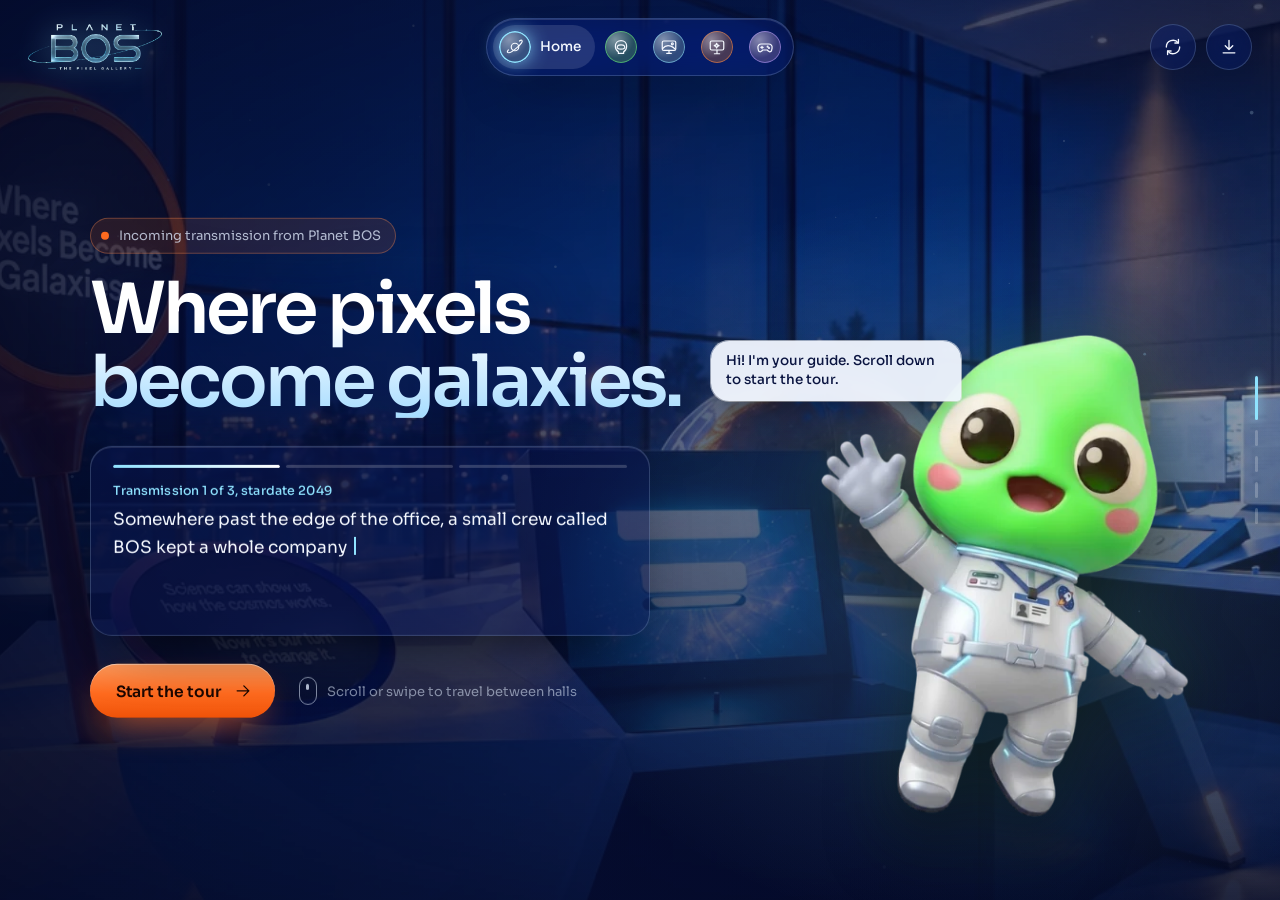
==== site/index.html @ 5bcb8f40 "Serve site/ via Cloudflare worker, add Refresh button, restore sync workflow - wrangler.jsonc: publi" ====
<!doctype html>
<html lang="en">
<head>
  <meta charset="utf-8">
  <meta name="viewport" content="width=device-width, initial-scale=1, viewport-fit=cover">
  <title>Planet BOS, the Pixel Gallery</title>
  <meta name="robots" content="noindex, nofollow">
  <meta name="theme-color" content="#06103a">
  <link rel="icon" href="assets/planet/mascot-wave.webp" type="image/webp">
  <link rel="preload" href="assets/planet/hall-bg.webp" as="image">
  <link rel="preload" href="assets/fonts/sora-latin-wght-normal.woff2" as="font" type="font/woff2" crossorigin>
  <link rel="stylesheet" href="assets/style.css">
  <script src="config.js"></script>
</head>
<body data-page="0">
  <a class="skip" href="#deck">Skip to the gallery</a>

  <!-- The hall behind everything: drifts as you travel and as you move the mouse -->
  <div class="world" aria-hidden="true">
    <div class="world-img"></div>
    <canvas class="motes" id="motes"></canvas>
    <div class="world-tint"></div>
  </div>

  <!-- Top bar -->
  <header class="top">
    <a class="logo" href="#home" data-go="0" aria-label="Planet BOS, back to the start">
      <img src="assets/planet/logo-planet-bos.webp" alt="Planet BOS" width="913" height="313">
    </a>
    <nav class="pill" id="pill" aria-label="Halls"></nav>
    <div class="top-right">
      <button class="orb-btn" id="refresh" type="button" aria-label="Get the latest pieces from Drive">
        <svg viewBox="0 0 24 24" aria-hidden="true"><path d="M20 12a8 8 0 0 1-14.3 4.9M4 12a8 8 0 0 1 14.3-4.9"/><path d="M18.5 3v4.2h-4.2M5.5 21v-4.2h4.2"/></svg>
        <span class="hint">Get the latest from Drive</span>
      </button>
      <button class="orb-btn" id="export-all" type="button" aria-label="Download everything as one ZIP">
        <svg viewBox="0 0 24 24" aria-hidden="true"><path d="M12 4v11m0 0-4.5-4.5M12 15l4.5-4.5M5 19h14"/></svg>
        <span class="hint">Download everything</span>
      </button>
      <a class="me" id="me" href="/cdn-cgi/access/logout" hidden><span id="me-initial"></span><span class="hint" id="me-hint">Sign out</span></a>
    </div>
  </header>

  <!-- Pages: the story, then one hall per collection -->
  <main class="deck" id="deck" aria-live="polite">
    <section class="page page-home" data-index="0" aria-labelledby="home-title">
      <div class="home">
        <p class="signal"><span class="signal-dot" aria-hidden="true"></span>Incoming transmission from Planet BOS</p>
        <h1 class="home-title" id="home-title">Where pixels become galaxies.</h1>

        <div class="story" id="story" role="group" aria-roledescription="story" aria-label="The story of Planet BOS">
          <div class="story-bars" id="story-bars" aria-hidden="true"></div>
          <p class="story-meta" id="story-meta"></p>
          <p class="story-text" id="story-text"></p>
        </div>

        <div class="home-cta">
          <button class="btn-go" type="button" data-go="1">
            <span>Start the tour</span>
            <svg viewBox="0 0 24 24" aria-hidden="true"><path d="M5 12h14m-6-6 6 6-6 6"/></svg>
          </button>
          <p class="travel-hint"><span class="mouse" aria-hidden="true"></span>Scroll or swipe to travel between halls</p>
        </div>
      </div>
    </section>
    <!-- hall pages are added by app.js from the gallery list -->
  </main>

  <!-- Where you are in the tour -->
  <div class="progress" id="progress" aria-hidden="true"></div>

  <!-- The guide: one mascot that changes pose in every hall -->
  <button class="guide" id="guide" type="button" aria-label="Ask the guide for a tip">
    <span class="guide-float"><img id="guide-img" src="assets/planet/mascot-wave.webp" alt="" width="389" height="511"></span>
    <span class="bubble" id="bubble" role="status"></span>
  </button>

  <!-- Full-screen viewer -->
  <dialog class="viewer" id="viewer" aria-labelledby="v-name">
    <div class="v-stage" id="v-stage"><img id="v-img" alt=""></div>
    <button class="v-nav v-prev" id="v-prev" type="button" aria-label="Previous piece"><svg viewBox="0 0 24 24"><path d="m15 5-7 7 7 7"/></svg></button>
    <button class="v-nav v-next" id="v-next" type="button" aria-label="Next piece"><svg viewBox="0 0 24 24"><path d="m9 5 7 7-7 7"/></svg></button>
    <div class="v-bar">
      <div class="v-text">
        <p class="v-where" id="v-where"></p>
        <h2 id="v-name"></h2>
        <p class="v-meta" id="v-meta"></p>
      </div>
      <div class="v-actions">
        <button class="btn-go btn-sm" id="v-copy" type="button"><svg viewBox="0 0 24 24" aria-hidden="true"><rect x="8" y="8" width="12" height="12" rx="2.5"/><path d="M16 8V6a2 2 0 0 0-2-2H6a2 2 0 0 0-2 2v8a2 2 0 0 0 2 2h2"/></svg><span>Copy</span></button>
        <a class="btn-ghost btn-sm" id="v-download" download><svg viewBox="0 0 24 24" aria-hidden="true"><path d="M12 4v11m0 0-4.5-4.5M12 15l4.5-4.5M5 19h14"/></svg><span>Download</span></a>
      </div>
    </div>
    <button class="v-close" id="v-close" type="button" aria-label="Close"><svg viewBox="0 0 24 24" aria-hidden="true"><path d="M6 6l12 12M18 6 6 18"/></svg></button>
  </dialog>

  <!-- ZIP progress -->
  <dialog class="zipper" id="zipper" aria-labelledby="z-title">
    <h2 id="z-title">Packing your ZIP</h2>
    <p id="z-text">Starting…</p>
    <div class="bar"><span id="z-bar"></span></div>
    <button class="btn-ghost btn-sm" id="z-cancel" type="button">Cancel</button>
  </dialog>

  <div class="toast" id="toast" role="status" aria-live="polite"></div>

  <script src="assets/vendor/jszip-3.10.1.min.js" defer></script>
  <script src="assets/app.js" defer></script>
</body>
</html>
---- site/assets/style.css ----
/* ================================================================ Planet BOS, the Pixel Gallery */

@font-face {
  font-family: "Sora"; font-style: normal; font-display: swap; font-weight: 100 800;
  src: url(fonts/sora-latin-wght-normal.woff2) format("woff2-variations");
  unicode-range: U+0000-00FF, U+0131, U+0152-0153, U+02BB-02BC, U+02C6, U+02DA, U+02DC, U+0304, U+0308, U+0329, U+2000-206F, U+20AC, U+2122, U+2191, U+2193, U+2212, U+2215, U+FEFF, U+FFFD;
}
@font-face {
  font-family: "Sora"; font-style: normal; font-display: swap; font-weight: 100 800;
  src: url(fonts/sora-latin-ext-wght-normal.woff2) format("woff2-variations");
  unicode-range: U+0100-02BA, U+02BD-02C5, U+02C7-02CC, U+02CE-02D7, U+02DD-02FF, U+0304, U+0308, U+0329, U+1D00-1DBF, U+1E00-1E9F, U+1EF2-1EFF, U+2020, U+20A0-20AB, U+20AD-20C0, U+2113, U+2C60-2C7F, U+A720-A7FF;
}

/* The current hall's colour glides from one hall to the next. */
@property --hue { syntax: "<color>"; inherits: true; initial-value: #8fe3ff; }

:root {
  --hue: #8fe3ff;
  --night: #040a26;
  --ink: #f4f8ff;
  --ink-2: rgba(226, 236, 255, 0.76);
  --ink-3: rgba(226, 236, 255, 0.54);
  --cyan: #8fe3ff;
  --orange: #ff6b1f;
  --glass: rgba(14, 32, 110, 0.34);
  --glass-line: rgba(196, 222, 255, 0.2);
  --ease: cubic-bezier(0.22, 0.9, 0.25, 1);
  --spring: cubic-bezier(0.3, 1.35, 0.5, 1);
  --font: "Sora", ui-sans-serif, system-ui, -apple-system, "Segoe UI", sans-serif;
  transition: --hue 0.9s ease;
}

*, *::before, *::after { box-sizing: border-box; }
html, body { height: 100%; }
body {
  margin: 0;
  overflow: hidden;
  font-family: var(--font);
  font-size: 15px;
  line-height: 1.5;
  color: var(--ink);
  background: var(--night);
  -webkit-font-smoothing: antialiased;
  overscroll-behavior: none;
}
button, input { font: inherit; color: inherit; }
button { cursor: pointer; -webkit-tap-highlight-color: transparent; }
svg { width: 20px; height: 20px; fill: none; stroke: currentColor; stroke-width: 1.6; stroke-linecap: round; stroke-linejoin: round; flex: none; }
h1, h2, h3, p, figure { margin: 0; }
[hidden] { display: none !important; }
:focus-visible { outline: 2px solid var(--cyan); outline-offset: 3px; }
.skip { position: fixed; left: -999px; top: 10px; z-index: 100; background: var(--ink); color: var(--night); padding: 8px 14px; border-radius: 999px; }
.skip:focus { left: 12px; }

.glass, .pill, .orb-btn, .story, .switch, .v-bar, .v-nav, .v-close, .zipper, .toast, .empty, .bubble, .btn-ghost, .tile-actions > * {
  -webkit-backdrop-filter: blur(18px) saturate(160%);
  backdrop-filter: blur(18px) saturate(160%);
}

/* ================================================================ the world behind */
.world { position: fixed; inset: 0; z-index: 0; overflow: hidden; background: var(--night); }
.world-img { position: absolute; inset: 0; background: url(planet/hall-bg.webp) center / cover no-repeat; transform-origin: 50% 50%; will-change: transform; opacity: 0; transition: opacity 1.4s ease; }
body.ready .world-img { opacity: 1; }
.motes { position: absolute; inset: 0; width: 100%; height: 100%; }
.world-tint { position: absolute; inset: 0; background:
  radial-gradient(55% 60% at 78% 62%, color-mix(in srgb, var(--hue) 20%, transparent), transparent 70%),
  linear-gradient(90deg, rgba(4, 10, 40, 0.86) 0%, rgba(6, 16, 60, 0.55) 45%, rgba(6, 16, 60, 0.25) 100%),
  linear-gradient(180deg, rgba(4, 10, 38, 0.65) 0%, rgba(4, 10, 38, 0.1) 30%, rgba(3, 7, 28, 0.85) 100%); }

/* ================================================================ top bar */
.top { position: fixed; z-index: 30; top: 18px; left: 28px; right: 28px; display: grid; grid-template-columns: 1fr auto 1fr; align-items: center; gap: 16px; pointer-events: none; }
.top > * { pointer-events: auto; }
.logo { justify-self: start; display: block; border-radius: 10px; }
.logo img { display: block; height: 46px; width: auto; filter: drop-shadow(0 0 16px rgba(143, 227, 255, 0.45)); transition: filter 0.3s; }
.logo:hover img { filter: drop-shadow(0 0 24px rgba(143, 227, 255, 0.8)); }

.pill { display: flex; gap: 4px; padding: 6px; border-radius: 999px; background: var(--glass); border: 1px solid var(--glass-line); box-shadow: inset 0 1px 0 rgba(255, 255, 255, 0.14), 0 24px 50px -24px rgba(0, 0, 0, 0.7); }
.pill-btn { display: flex; align-items: center; gap: 0; height: 44px; padding: 0 6px; border: 0; border-radius: 999px; background: transparent; transition: background 0.3s, padding 0.4s var(--ease), gap 0.4s var(--ease); }
.pill-orb { position: relative; width: 32px; height: 32px; border-radius: 50%; display: grid; place-items: center;
  background: radial-gradient(circle at 32% 28%, rgba(255, 255, 255, 0.42), rgba(255, 255, 255, 0.05) 58%), color-mix(in srgb, var(--hue) 22%, rgba(8, 18, 70, 0.7));
  box-shadow: inset 0 0 0 1px color-mix(in srgb, var(--hue) 55%, transparent); transition: box-shadow 0.3s, transform 0.4s var(--spring); }
.pill-orb svg { width: 18px; height: 18px; }
.pill-label { max-width: 0; overflow: hidden; white-space: nowrap; opacity: 0; font-size: 13.5px; font-weight: 500; transition: max-width 0.45s var(--ease), opacity 0.3s; }
.pill-btn:hover .pill-orb { transform: scale(1.08) rotate(-8deg); box-shadow: inset 0 0 0 1px var(--hue), 0 0 18px -2px var(--hue); }
.pill-btn:hover, .pill-btn[aria-current="true"] { gap: 9px; padding-right: 14px; }
.pill-btn:hover .pill-label, .pill-btn[aria-current="true"] .pill-label { max-width: 190px; opacity: 1; }
.pill-btn[aria-current="true"] { background: rgba(255, 255, 255, 0.12); }
.pill-btn[aria-current="true"] .pill-orb { box-shadow: inset 0 0 0 1.5px var(--hue), 0 0 20px -2px var(--hue); }

.top-right { justify-self: end; display: flex; gap: 10px; align-items: center; }
.orb-btn, .me { position: relative; width: 46px; height: 46px; border-radius: 50%; display: grid; place-items: center; border: 1px solid var(--glass-line); background: var(--glass); color: var(--ink); text-decoration: none; transition: border-color 0.25s, box-shadow 0.25s, transform 0.3s var(--spring); }
.orb-btn:hover, .me:hover { border-color: var(--hue); box-shadow: 0 0 22px -4px var(--hue); transform: translateY(-2px); }
.me span:first-child { font-weight: 600; font-size: 16px; }
#refresh.spinning svg { animation: spin 1.1s linear infinite; color: var(--hue); }
#refresh.spinning { border-color: var(--hue); box-shadow: 0 0 22px -4px var(--hue); }
.me { background: radial-gradient(circle at 30% 25%, #ffb98a, var(--orange) 60%, #c94300); color: #1c0700; border-color: rgba(255, 190, 150, 0.6); }
.hint { position: absolute; top: calc(100% + 10px); right: 0; white-space: nowrap; font-size: 12.5px; font-weight: 500; padding: 6px 11px; border-radius: 10px; background: rgba(6, 14, 52, 0.92); color: var(--ink); border: 1px solid var(--glass-line); opacity: 0; transform: translateY(-4px); pointer-events: none; transition: opacity 0.2s, transform 0.2s; }
.orb-btn:hover .hint, .orb-btn:focus-visible .hint, .me:hover .hint, .me:focus-visible .hint { opacity: 1; transform: none; }

/* ================================================================ buttons */
.btn-go { display: inline-flex; align-items: center; gap: 12px; height: 54px; padding: 0 22px 0 26px; border: 0; border-radius: 999px; font-size: 15.5px; font-weight: 600; letter-spacing: -0.005em; color: #1c0700; text-decoration: none;
  background: linear-gradient(180deg, #ff9a5c, var(--orange) 55%, #ef5208); box-shadow: inset 0 1px 0 rgba(255, 255, 255, 0.5), 0 16px 36px -14px rgba(255, 107, 31, 0.85); transition: transform 0.3s var(--spring), box-shadow 0.3s; }
.btn-go svg { transition: transform 0.35s var(--spring); }
.btn-go:hover { transform: translateY(-2px); box-shadow: inset 0 1px 0 rgba(255, 255, 255, 0.5), 0 22px 44px -14px rgba(255, 107, 31, 1); }
.btn-go:hover svg { transform: translateX(4px); }
.btn-go:active { transform: scale(0.97); }
.btn-ghost { display: inline-flex; align-items: center; gap: 8px; border-radius: 999px; border: 1px solid rgba(220, 235, 255, 0.24); background: rgba(255, 255, 255, 0.08); color: var(--ink); font-weight: 500; text-decoration: none; transition: background 0.25s, border-color 0.25s; }
.btn-ghost:hover { background: rgba(255, 255, 255, 0.16); border-color: var(--hue); }
.btn-sm { height: 42px; padding: 0 18px; font-size: 14px; gap: 8px; }
.btn-sm svg { width: 18px; height: 18px; }

/* ================================================================ the deck */
.deck { position: fixed; inset: 0; z-index: 10; perspective: 1600px; perspective-origin: 50% 50%; touch-action: none; }
.page { position: absolute; inset: 0; will-change: transform, opacity; transform-origin: 50% 50%; }
body.dragging, body.dragging * { cursor: grabbing !important; user-select: none; }

/* progress line on the right */
.progress { position: fixed; z-index: 20; right: 22px; top: 50%; transform: translateY(-50%); display: flex; flex-direction: column; gap: 10px; }
.progress span { display: block; width: 3px; height: 16px; border-radius: 3px; background: rgba(255, 255, 255, 0.22); transition: height 0.5s var(--ease), background 0.4s, box-shadow 0.4s; }
.progress span.on { height: 44px; background: var(--hue); box-shadow: 0 0 12px var(--hue); }

/* ================================================================ home: the story */
.home { position: absolute; left: max(7vw, 40px); top: 52%; transform: translateY(-50%); width: min(640px, 54vw); }
.signal { display: inline-flex; align-items: center; gap: 10px; font-size: 13px; color: var(--ink-2); padding: 7px 14px 7px 10px; border-radius: 999px; background: rgba(255, 107, 31, 0.12); border: 1px solid rgba(255, 140, 80, 0.35); }
.signal-dot { width: 8px; height: 8px; border-radius: 50%; background: var(--orange); box-shadow: 0 0 0 0 rgba(255, 107, 31, 0.7); animation: ping 1.8s ease-out infinite; }
@keyframes ping { to { box-shadow: 0 0 0 10px rgba(255, 107, 31, 0); } }
.home-title { margin: 18px 0 28px; font-size: clamp(42px, 5.6vw, 86px); font-weight: 600; line-height: 1.02; letter-spacing: -0.04em; color: #fff;
  background: linear-gradient(180deg, #ffffff 35%, #a6dcff 100%); -webkit-background-clip: text; background-clip: text; -webkit-text-fill-color: transparent; filter: drop-shadow(0 6px 30px rgba(0, 16, 80, 0.7)); }

.story { padding: 18px 22px 20px; border-radius: 22px; background: rgba(10, 24, 86, 0.4); border: 1px solid var(--glass-line); box-shadow: inset 0 1px 0 rgba(255, 255, 255, 0.12), 0 30px 60px -30px rgba(0, 0, 0, 0.8); cursor: pointer; max-width: 560px; }
.story-bars { display: flex; gap: 6px; }
.story-bars span { flex: 1; height: 3px; border-radius: 3px; background: rgba(255, 255, 255, 0.18); overflow: hidden; }
.story-bars i { display: block; height: 100%; width: 0; background: linear-gradient(90deg, var(--cyan), #fff); border-radius: inherit; }
.story-bars .done i { width: 100%; }
.story-bars .now i { animation: fill var(--dur, 8s) linear forwards; }
@keyframes fill { to { width: 100%; } }
.story-meta { margin: 14px 0 6px; font-size: 12.5px; font-weight: 500; color: var(--cyan); letter-spacing: 0.01em; }
.story-text { font-size: 17px; line-height: 1.6; color: var(--ink); min-height: calc(1.6em * 4); }
.story-text.typing::after { content: ""; display: inline-block; width: 2px; height: 1.05em; margin-left: 3px; vertical-align: -0.15em; background: var(--cyan); animation: caret 0.8s steps(1) infinite; }
@keyframes caret { 50% { opacity: 0; } }

.home-cta { display: flex; align-items: center; gap: 24px; margin-top: 28px; flex-wrap: wrap; }
.travel-hint { display: inline-flex; align-items: center; gap: 10px; font-size: 13px; color: var(--ink-3); }
.mouse { position: relative; width: 18px; height: 28px; border: 1.5px solid var(--ink-3); border-radius: 10px; }
.mouse::after { content: ""; position: absolute; left: 50%; top: 6px; width: 3px; height: 6px; margin-left: -1.5px; border-radius: 2px; background: var(--ink-2); animation: wheel 1.6s ease-in-out infinite; }
@keyframes wheel { 60% { transform: translateY(7px); opacity: 0; } 61% { transform: none; opacity: 0; } 100% { opacity: 1; } }

/* first arrival */
.home > * { opacity: 0; transform: translateY(18px); transition: opacity 0.9s var(--ease), transform 0.9s var(--ease); }
body.ready .home > * { opacity: 1; transform: none; }
body.ready .home > :nth-child(2) { transition-delay: 0.12s; }
body.ready .home > :nth-child(3) { transition-delay: 0.24s; }
body.ready .home > :nth-child(4) { transition-delay: 0.36s; }

/* ================================================================ the guide */
.guide { position: fixed; z-index: 25; right: 7vw; bottom: 9vh; height: 54vh; padding: 0; border: 0; background: none; border-radius: 40px;
  transform: translate(var(--mx, 0), var(--my, 0)); transition: right 0.9s var(--ease), bottom 0.9s var(--ease), height 0.9s var(--ease); }
.guide.in-hall { right: 2vw; bottom: 3vh; height: 25vh; }
body[data-view="wall"] .guide.in-hall { right: -1vw; bottom: -3vh; height: 19vh; }
.guide-float { display: block; height: 100%; transition: transform 0.75s var(--spring), opacity 0.5s; }
.guide-float img { display: block; height: 100%; width: auto; filter: drop-shadow(0 30px 34px rgba(0, 0, 0, 0.55)) drop-shadow(0 0 30px rgba(102, 245, 125, 0.12)); animation: drift 6.5s ease-in-out infinite alternate; }
@keyframes drift { from { transform: translateY(-12px) rotate(-3deg); } to { transform: translateY(12px) rotate(3deg); } }
.guide.leaving .guide-float { transform: translate(30px, -70px) rotate(18deg) scale(0.6); opacity: 0; transition: transform 0.38s ease-in, opacity 0.3s ease-in; }
.guide.hop .guide-float img { animation: hop 0.65s var(--ease), drift 6.5s ease-in-out 0.65s infinite alternate; }
@keyframes hop { 30% { transform: scale(1.08, 0.92) translateY(6px); } 60% { transform: scale(0.95, 1.06) translateY(-22px) rotate(-4deg); } }
body:not(.ready) .guide-float { transform: translateY(80px) scale(0.8); opacity: 0; }
.bubble { position: absolute; bottom: 86%; right: 62%; width: max-content; max-width: 250px; padding: 11px 15px; border-radius: 18px 18px 4px 18px; font-size: 13.5px; font-weight: 500; line-height: 1.4; text-align: left; color: #0a1440; background: rgba(244, 248, 255, 0.94); box-shadow: 0 16px 40px -14px rgba(0, 0, 0, 0.7), 0 0 0 1px rgba(255, 255, 255, 0.6); opacity: 0; transform: translateY(8px) scale(0.92); transform-origin: 100% 100%; pointer-events: none; transition: opacity 0.25s, transform 0.35s var(--spring); }
.guide.talk .bubble { opacity: 1; transform: none; }
.guide:focus-visible { outline: none; }
.guide:focus-visible img { filter: drop-shadow(0 0 16px var(--cyan)); }

/* ================================================================ hall pages */
.page-hall { display: flex; flex-direction: column; padding: 96px 70px 22px 48px; }
.hall-head { display: flex; justify-content: space-between; align-items: flex-end; gap: 24px; width: 100%; max-width: 1480px; margin: 0 auto; }
.hall-id { display: flex; align-items: center; gap: 18px; min-width: 0; }
.hall-orb { position: relative; flex: none; width: 66px; height: 66px; border-radius: 50%; display: grid; place-items: center; color: #fff;
  background: radial-gradient(circle at 32% 28%, rgba(255, 255, 255, 0.45), rgba(255, 255, 255, 0.04) 58%), color-mix(in srgb, var(--hue) 26%, rgba(8, 18, 70, 0.75));
  box-shadow: inset 0 0 0 1.5px color-mix(in srgb, var(--hue) 70%, transparent), 0 0 34px -6px var(--hue); }
.hall-orb svg { width: 30px; height: 30px; }
.hall-orb::before { content: ""; position: absolute; inset: -7px; border-radius: 50%; border: 1px dashed color-mix(in srgb, var(--hue) 60%, transparent); animation: spin 18s linear infinite; }
@keyframes spin { to { transform: rotate(360deg); } }
.hall-no { font-size: 13px; font-weight: 600; color: var(--hue); letter-spacing: 0.02em; }
.hall-no span { margin-left: 12px; font-weight: 400; color: var(--ink-3); letter-spacing: 0; }
.hall-title { font-size: clamp(26px, 2.9vw, 44px); font-weight: 600; letter-spacing: -0.03em; line-height: 1.08; margin-top: 2px; }
.hall-desc { font-size: 14.5px; color: var(--ink-2); max-width: 62ch; margin-top: 6px; }
.hall-tools { display: flex; align-items: center; gap: 10px; flex: none; }
.switch { position: relative; display: flex; padding: 4px; border-radius: 999px; background: var(--glass); border: 1px solid var(--glass-line); }
.switch button { position: relative; z-index: 1; flex: 1; min-width: 106px; display: inline-flex; align-items: center; justify-content: center; gap: 8px; height: 40px; padding: 0 16px; border: 0; border-radius: 999px; background: transparent; color: var(--ink-2); font-size: 14px; font-weight: 500; transition: color 0.3s; }
.switch button svg { width: 18px; height: 18px; }
.switch button[aria-pressed="true"] { color: var(--ink); }
.switch-glider { position: absolute; top: 4px; bottom: 4px; left: 4px; width: calc(50% - 4px); border-radius: 999px; background: rgba(255, 255, 255, 0.15); box-shadow: inset 0 0 0 1px color-mix(in srgb, var(--hue) 70%, transparent), 0 0 18px -6px var(--hue); transition: transform 0.5s var(--spring); }
.page-hall[data-view="wall"] .switch-glider { transform: translateX(100%); }
.hall-body { position: relative; flex: 1; min-height: 0; width: 100%; max-width: 1480px; margin: 12px auto 0; }
.empty { position: absolute; left: 50%; top: 45%; transform: translate(-50%, -50%); width: min(460px, 90%); padding: 26px 28px; border-radius: 22px; background: var(--glass); border: 1px dashed rgba(196, 222, 255, 0.4); color: var(--ink-2); text-align: center; }
.empty b { display: block; color: var(--ink); font-size: 17px; font-weight: 600; margin-bottom: 6px; }

/* ---------------------------------------------------------------- Orbit (spiral carousel) */
.orbit { position: absolute; inset: 0; display: flex; flex-direction: column; }
.orbit-stage { position: relative; flex: 1; min-height: 0; perspective: 1300px; perspective-origin: 50% 42%; cursor: grab; outline: none; overflow: visible; }
.orbit-stage:focus-visible .card.is-front .card-face { outline: 2px solid var(--cyan); outline-offset: 4px; }
.helix { position: absolute; left: 50%; top: 46%; width: 0; height: 0; transform-style: preserve-3d; will-change: transform; }
.card { position: absolute; width: var(--cw); height: var(--ch); left: calc(var(--cw) / -2); top: calc(var(--ch) / -2); backface-visibility: hidden; -webkit-backface-visibility: hidden; transition: opacity 0.35s; }
.card-face { position: absolute; inset: 0; border-radius: 22px; overflow: hidden; cursor: pointer;
  background: radial-gradient(120% 90% at 50% 8%, rgba(140, 190, 255, 0.38), rgba(16, 32, 104, 0.6) 58%, rgba(6, 12, 42, 0.86));
  border: 1px solid rgba(200, 225, 255, 0.24); box-shadow: inset 0 1px 0 rgba(255, 255, 255, 0.25), 0 40px 60px -34px rgba(0, 0, 0, 0.9);
  -webkit-box-reflect: below 10px linear-gradient(transparent 76%, rgba(255, 255, 255, 0.16)); transition: border-color 0.4s, box-shadow 0.4s; }
.card-face img { position: absolute; inset: 9%; width: 82%; height: 82%; object-fit: contain; pointer-events: none; filter: drop-shadow(0 16px 20px rgba(0, 0, 0, 0.45)); transition: transform 0.6s var(--ease); }
[data-frame="wide"] .card-face img { inset: 0; width: 100%; height: 100%; object-fit: cover; filter: none; }
.card.is-front .card-face { cursor: zoom-in; border-color: color-mix(in srgb, var(--hue) 80%, white); box-shadow: inset 0 1px 0 rgba(255, 255, 255, 0.3), 0 0 0 1px color-mix(in srgb, var(--hue) 50%, transparent), 0 0 60px -12px var(--hue), 0 40px 60px -34px rgba(0, 0, 0, 0.9); }
.card.is-front .card-face img { transform: scale(1.04); }
.orbit-floor { position: absolute; left: 50%; top: calc(46% + var(--ch) / 2 - 10px); width: calc(var(--cw) * 2.6); height: 90px; transform: translateX(-50%); border-radius: 50%; pointer-events: none;
  background: radial-gradient(50% 50% at 50% 50%, color-mix(in srgb, var(--hue) 34%, transparent), transparent 70%); filter: blur(6px); }
.orbit-caption { display: grid; justify-items: center; gap: 3px; text-align: center; padding: 6px 0 4px; }
.oc-count { font-size: 12.5px; font-weight: 600; color: var(--hue); font-variant-numeric: tabular-nums; letter-spacing: 0.04em; }
.oc-name { font-size: 20px; font-weight: 600; letter-spacing: -0.015em; max-width: min(60ch, 80vw); overflow: hidden; text-overflow: ellipsis; white-space: nowrap; }
.oc-meta { font-size: 13px; color: var(--ink-3); }
.oc-actions { display: flex; gap: 10px; margin-top: 12px; }

/* ---------------------------------------------------------------- Wall (everything at once) */
.wall { position: absolute; inset: 0; overflow-y: auto; overflow-x: hidden; padding: 10px 8px 60px; touch-action: pan-y; overscroll-behavior: contain; scrollbar-width: thin; scrollbar-color: rgba(196, 222, 255, 0.35) transparent;
  -webkit-mask-image: linear-gradient(to bottom, transparent, #000 18px, #000 calc(100% - 50px), transparent); mask-image: linear-gradient(to bottom, transparent, #000 18px, #000 calc(100% - 50px), transparent); }
.wall-group { display: flex; gap: 10px; align-items: baseline; margin: 22px 4px 12px; font-size: 15px; font-weight: 600; color: var(--ink-2); }
.wall-group:first-child { margin-top: 4px; }
.wall-group span { font-size: 12.5px; color: var(--hue); }
.wall-grid { display: grid; grid-template-columns: repeat(auto-fill, minmax(190px, 1fr)); gap: 22px 18px; }
[data-frame="wide"] .wall-grid { grid-template-columns: repeat(auto-fill, minmax(300px, 1fr)); }
.tile { --rx: 0deg; --ry: 0deg; --gx: 50%; --gy: 0%; perspective: 800px; min-width: 0; }
.tile-face { position: relative; display: block; width: 100%; aspect-ratio: 1; padding: 0; border-radius: 18px; overflow: hidden; cursor: zoom-in;
  background: radial-gradient(120% 90% at 50% 8%, rgba(140, 190, 255, 0.32), rgba(16, 32, 104, 0.58) 58%, rgba(6, 12, 42, 0.86));
  border: 1px solid rgba(200, 225, 255, 0.2); box-shadow: inset 0 1px 0 rgba(255, 255, 255, 0.2), 0 24px 40px -28px rgba(0, 0, 0, 0.9);
  transform: rotateX(var(--rx)) rotateY(var(--ry)); transition: transform 0.45s var(--ease), border-color 0.35s, box-shadow 0.35s; }
[data-frame="wide"] .tile-face { aspect-ratio: 16 / 10; }
.tile-face img { position: absolute; inset: 10%; width: 80%; height: 80%; object-fit: contain; filter: drop-shadow(0 12px 16px rgba(0, 0, 0, 0.45)); transition: transform 0.6s var(--ease); }
[data-frame="wide"] .tile-face img { inset: 0; width: 100%; height: 100%; object-fit: cover; filter: none; }
.glare { position: absolute; inset: 0; pointer-events: none; background: radial-gradient(circle at var(--gx) var(--gy), rgba(200, 235, 255, 0.4), transparent 55%); opacity: 0; mix-blend-mode: screen; transition: opacity 0.3s; }
.tile.hot .tile-face { transform: rotateX(var(--rx)) rotateY(var(--ry)) translateY(-8px); transition: transform 0.1s linear, border-color 0.35s, box-shadow 0.35s; border-color: color-mix(in srgb, var(--hue) 80%, white); box-shadow: 0 0 0 1px color-mix(in srgb, var(--hue) 40%, transparent), 0 0 40px -10px var(--hue), 0 30px 40px -24px rgba(0, 0, 0, 0.9); }
.tile.hot .tile-face img { transform: scale(1.1) translateY(-3%); }
.tile.hot .glare { opacity: 1; }
.tile figcaption { display: flex; align-items: center; gap: 8px; padding: 10px 4px 0; min-height: 44px; }
.tile-name { flex: 1; min-width: 0; font-size: 13.5px; font-weight: 500; overflow: hidden; text-overflow: ellipsis; white-space: nowrap; }
.tile-actions { display: flex; gap: 6px; transition: opacity 0.25s, transform 0.3s var(--ease); }
.tile-actions > * { width: 34px; height: 34px; border-radius: 50%; display: grid; place-items: center; border: 1px solid var(--glass-line); background: rgba(255, 255, 255, 0.08); color: var(--ink); transition: background 0.2s, border-color 0.2s; }
.tile-actions > *:hover { background: rgba(255, 255, 255, 0.18); border-color: var(--hue); }
.tile-actions svg { width: 17px; height: 17px; }
@media (hover: hover) and (pointer: fine) {
  .tile:not(.hot):not(:focus-within) .tile-actions { opacity: 0; transform: translateX(8px); }
}
.wall.enter .tile { animation: tile-in 0.8s cubic-bezier(0.2, 0.9, 0.25, 1.05) both; animation-delay: var(--d, 0ms); }
@keyframes tile-in { from { opacity: 0; transform: translate3d(0, 60px, 0) rotateX(40deg) scale(0.82); } }

/* ================================================================ viewer */
.viewer { position: fixed; inset: 0; width: 100%; height: 100%; max-width: none; max-height: none; margin: 0; padding: 0; border: 0; background: transparent; color: var(--ink); overflow: hidden; }
.viewer::backdrop { background: rgba(3, 8, 32, 0.74); -webkit-backdrop-filter: blur(20px); backdrop-filter: blur(20px); }
.v-stage { position: absolute; inset: 84px 100px 130px; display: grid; place-items: center; }
.v-stage img { max-width: 100%; max-height: 100%; object-fit: contain; filter: drop-shadow(0 30px 50px rgba(0, 0, 0, 0.6)); animation: drift 7s ease-in-out infinite alternate; }
.v-stage[data-frame="wide"] img { border-radius: 16px; animation: none; }
.v-stage img.in { animation: v-in 0.55s var(--ease), drift 7s ease-in-out 0.55s infinite alternate; }
.v-stage[data-frame="wide"] img.in { animation: v-in 0.55s var(--ease); }
@keyframes v-in { from { opacity: 0; transform: translateY(24px) scale(0.92); } }
.viewer[open] { animation: fade-in 0.3s ease; }
.viewer.closing { animation: fade-out 0.22s ease forwards; }
@keyframes fade-in { from { opacity: 0; } }
@keyframes fade-out { to { opacity: 0; } }
.v-bar { position: absolute; left: 50%; bottom: 26px; transform: translateX(-50%); width: min(900px, calc(100% - 32px)); display: flex; align-items: center; justify-content: space-between; gap: 18px; padding: 14px 16px 14px 22px; border-radius: 22px; background: var(--glass); border: 1px solid var(--glass-line); }
.v-text { min-width: 0; }
.v-where { font-size: 12.5px; color: var(--hue); font-weight: 500; }
.v-bar h2 { font-size: 19px; font-weight: 600; letter-spacing: -0.01em; overflow: hidden; text-overflow: ellipsis; white-space: nowrap; }
.v-meta { font-size: 12.5px; color: var(--ink-3); }
.v-actions { display: flex; gap: 10px; flex: none; }
.v-nav, .v-close { position: absolute; display: grid; place-items: center; border-radius: 50%; border: 1px solid var(--glass-line); background: var(--glass); color: var(--ink); transition: border-color 0.25s, box-shadow 0.25s; }
.v-nav:hover, .v-close:hover { border-color: var(--hue); box-shadow: 0 0 22px -4px var(--hue); }
.v-nav { top: calc(50% - 50px); width: 54px; height: 54px; }
.v-nav svg { width: 24px; height: 24px; }
.v-prev { left: 28px; }
.v-next { right: 28px; }
.v-close { top: 22px; right: 22px; width: 46px; height: 46px; }

/* ================================================================ zip, toast */
.zipper { width: min(420px, calc(100vw - 32px)); padding: 24px; border-radius: 22px; border: 1px solid var(--glass-line); background: rgba(10, 24, 86, 0.75); color: var(--ink); }
.zipper::backdrop { background: rgba(3, 8, 32, 0.6); }
.zipper h2 { font-size: 18px; font-weight: 600; }
.zipper p { margin: 6px 0 16px; color: var(--ink-2); font-size: 14px; font-variant-numeric: tabular-nums; }
.bar { height: 6px; border-radius: 6px; background: rgba(255, 255, 255, 0.14); overflow: hidden; margin-bottom: 18px; }
.bar span { display: block; height: 100%; width: 0; border-radius: inherit; background: linear-gradient(90deg, var(--cyan), var(--orange)); transition: width 0.25s; }
.toast { position: fixed; z-index: 60; left: 50%; bottom: 30px; transform: translate(-50%, 20px); opacity: 0; pointer-events: none; max-width: calc(100vw - 32px); padding: 12px 20px; border-radius: 999px; font-size: 14px; font-weight: 500; background: rgba(10, 24, 86, 0.8); border: 1px solid var(--glass-line); transition: opacity 0.25s, transform 0.35s var(--spring); }
.toast.show { opacity: 1; transform: translate(-50%, 0); }
.toast.sticky { padding-left: 42px; }
.toast.sticky::before { content: ""; position: absolute; left: 16px; top: 50%; width: 14px; height: 14px; margin-top: -7px; border-radius: 50%; border: 2px solid rgba(255, 255, 255, 0.25); border-top-color: var(--cyan); animation: spin 0.9s linear infinite; }

/* ================================================================ smaller screens */
@media (max-width: 1100px) {
  .page-hall { padding: 92px 54px 18px 28px; }
  .hall-desc { display: none; }
  .home { width: min(600px, 62vw); }
}
@media (max-width: 760px) {
  body { font-size: 14px; }
  .top { top: 12px; left: 14px; right: 14px; grid-template-columns: auto 1fr; }
  .logo img { height: 34px; }
  .pill { position: fixed; left: 50%; bottom: max(12px, env(safe-area-inset-bottom)); transform: translateX(-50%); padding: 5px; max-width: calc(100vw - 20px); }
  .pill-btn { height: 42px; padding: 0 5px; }
  .pill-btn:hover { gap: 0; padding-right: 5px; }
  .pill-btn:hover .pill-label { max-width: 0; opacity: 0; }
  .pill-btn[aria-current="true"] { gap: 7px; padding-right: 12px; }
  .pill-btn[aria-current="true"] .pill-label { max-width: 110px; opacity: 1; font-size: 12.5px; }
  .orb-btn, .me { width: 40px; height: 40px; }
  .hint { display: none; }
  .progress { display: none; }

  .home { left: 20px; right: 20px; width: auto; top: auto; bottom: 86px; transform: none; }
  .home-title { font-size: clamp(34px, 10vw, 46px); margin: 14px 0 18px; }
  .story { padding: 14px 16px 16px; }
  .story-text { font-size: 15px; min-height: calc(1.6em * 4); }
  .home-cta { margin-top: 18px; gap: 14px; }
  .btn-go { height: 50px; }
  .travel-hint { display: none; }
  .guide { right: 0; top: 64px; bottom: auto; height: 24vh; }
  .guide.in-hall { top: auto; bottom: 74px; right: 0; height: 13vh; }
  .bubble { max-width: 200px; font-size: 12.5px; }

  .page-hall { padding: 66px 14px 70px; }
  .hall-head { flex-direction: column; align-items: stretch; gap: 12px; }
  .hall-orb { width: 46px; height: 46px; }
  .hall-orb svg { width: 22px; height: 22px; }
  .hall-tools { justify-content: space-between; }
  .switch { flex: 1; }
  .switch button { min-width: 0; }
  .oc-name { font-size: 17px; }
  .wall-grid { grid-template-columns: repeat(auto-fill, minmax(140px, 1fr)); gap: 16px 12px; }
  [data-frame="wide"] .wall-grid { grid-template-columns: repeat(auto-fill, minmax(220px, 1fr)); }
  .v-stage { inset: 70px 12px 170px; }
  .v-bar { flex-direction: column; align-items: stretch; bottom: 14px; padding: 14px; }
  .v-actions .btn-sm { flex: 1; justify-content: center; }
  .v-nav { top: auto; bottom: 190px; width: 44px; height: 44px; }
  .v-prev { left: 14px; }
  .v-next { right: 14px; }
}

@media (prefers-reduced-motion: reduce) {
  *, *::before, *::after { animation-duration: 0.01ms !important; animation-iteration-count: 1 !important; transition-duration: 0.01ms !important; }
}
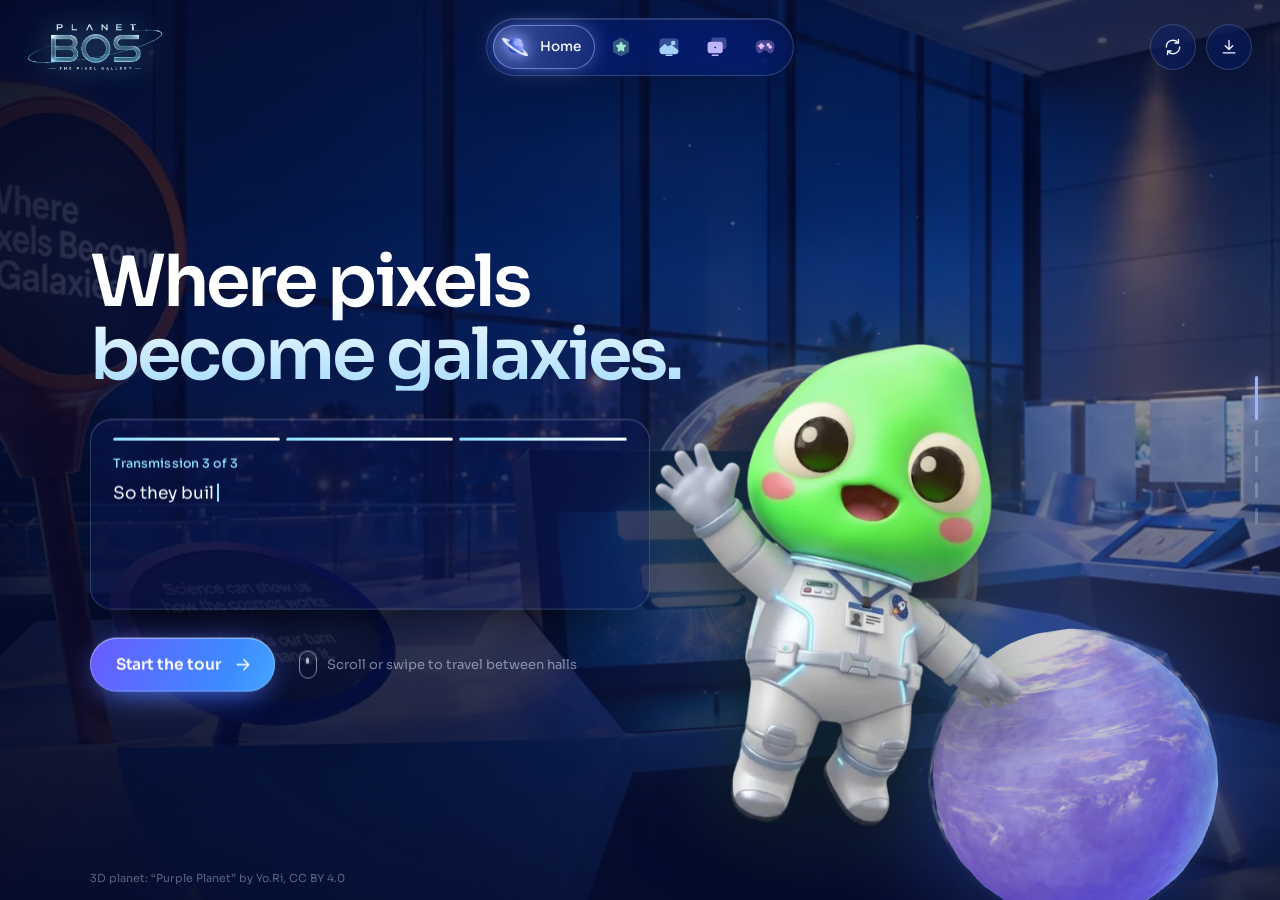
==== commit 7faf48f8: "Glowing gradient buttons, new hall icons, bigger guide, 3D purple planet, planet favicon - remove th" ====
--- a/site/index.html
+++ b/site/index.html
@@ -5,8 +5,10 @@
   <meta name="viewport" content="width=device-width, initial-scale=1, viewport-fit=cover">
   <title>Planet BOS, the Pixel Gallery</title>
   <meta name="robots" content="noindex, nofollow">
-  <meta name="theme-color" content="#06103a">
-  <link rel="icon" href="assets/planet/mascot-wave.webp" type="image/webp">
+  <meta name="theme-color" content="#0a1240">
+  <link rel="icon" href="assets/planet/favicon-32.png" sizes="32x32" type="image/png">
+  <link rel="icon" href="assets/planet/favicon-64.png" sizes="64x64" type="image/png">
+  <link rel="apple-touch-icon" href="assets/planet/favicon-180.png">
   <link rel="preload" href="assets/planet/hall-bg.webp" as="image">
   <link rel="preload" href="assets/fonts/sora-latin-wght-normal.woff2" as="font" type="font/woff2" crossorigin>
   <link rel="stylesheet" href="assets/style.css">
@@ -20,6 +22,7 @@
     <div class="world-img"></div>
     <canvas class="motes" id="motes"></canvas>
     <div class="world-tint"></div>
+    <div class="planet" id="planet"><img class="planet-flat" src="assets/planet/planet.webp" alt="" width="720" height="504"></div>
   </div>
 
   <!-- Top bar -->
@@ -45,7 +48,6 @@
   <main class="deck" id="deck" aria-live="polite">
     <section class="page page-home" data-index="0" aria-labelledby="home-title">
       <div class="home">
-        <p class="signal"><span class="signal-dot" aria-hidden="true"></span>Incoming transmission from Planet BOS</p>
         <h1 class="home-title" id="home-title">Where pixels become galaxies.</h1>
 
         <div class="story" id="story" role="group" aria-roledescription="story" aria-label="The story of Planet BOS">
@@ -62,6 +64,7 @@
           <p class="travel-hint"><span class="mouse" aria-hidden="true"></span>Scroll or swipe to travel between halls</p>
         </div>
       </div>
+      <p class="credit">3D planet: “Purple Planet” by Yo.Ri, CC BY 4.0</p>
     </section>
     <!-- hall pages are added by app.js from the gallery list -->
   </main>
@@ -106,5 +109,7 @@
 
   <script src="assets/vendor/jszip-3.10.1.min.js" defer></script>
   <script src="assets/app.js" defer></script>
+  <script type="importmap">{ "imports": { "three": "./assets/vendor/three-0.170.0.module.min.js" } }</script>
+  <script type="module" src="assets/planet.js"></script>
 </body>
 </html>
--- a/site/assets/style.css
+++ b/site/assets/style.css
@@ -12,16 +12,18 @@
 }
 
 /* The current hall's colour glides from one hall to the next. */
-@property --hue { syntax: "<color>"; inherits: true; initial-value: #8fe3ff; }
+@property --hue { syntax: "<color>"; inherits: true; initial-value: #9fb4ff; }
 
 :root {
-  --hue: #8fe3ff;
+  --hue: #9fb4ff;
   --night: #040a26;
   --ink: #f4f8ff;
   --ink-2: rgba(226, 236, 255, 0.76);
   --ink-3: rgba(226, 236, 255, 0.54);
   --cyan: #8fe3ff;
-  --orange: #ff6b1f;
+  --glow-a: #6a5cff;
+  --glow-b: #3d8bff;
+  --glow-c: #57dcff;
   --glass: rgba(14, 32, 110, 0.34);
   --glass-line: rgba(196, 222, 255, 0.2);
   --ease: cubic-bezier(0.22, 0.9, 0.25, 1);
@@ -62,6 +64,15 @@
 .world-img { position: absolute; inset: 0; background: url(planet/hall-bg.webp) center / cover no-repeat; transform-origin: 50% 50%; will-change: transform; opacity: 0; transition: opacity 1.4s ease; }
 body.ready .world-img { opacity: 1; }
 .motes { position: absolute; inset: 0; width: 100%; height: 100%; }
+.world > .planet { z-index: 2; }
+.planet { position: absolute; right: -7vw; bottom: -19vh; width: min(46vw, 720px); aspect-ratio: 1; opacity: 0; pointer-events: none;
+  transform: translate3d(var(--fx, 0), calc(var(--fy, 0) + var(--deck, 0) * -2.5vh), 0) scale(calc(1 - min(var(--deck, 0), 1) * 0.22)); transform-origin: 85% 85%;
+  transition: opacity 1.6s ease; filter: drop-shadow(0 0 60px rgba(70, 120, 255, 0.35)); }
+.planet.ready { opacity: 1; }
+.planet canvas { display: block; width: 100%; height: 100%; }
+.planet-flat { display: none; width: 100%; height: auto; margin-top: 15%; filter: hue-rotate(-12deg) saturate(1.1); animation: drift 9s ease-in-out infinite alternate; }
+.planet.flat .planet-flat { display: block; }
+.credit { position: absolute; left: max(7vw, 40px); bottom: 14px; font-size: 11px; color: var(--ink-3); opacity: 0.7; }
 .world-tint { position: absolute; inset: 0; background:
   radial-gradient(55% 60% at 78% 62%, color-mix(in srgb, var(--hue) 20%, transparent), transparent 70%),
   linear-gradient(90deg, rgba(4, 10, 40, 0.86) 0%, rgba(6, 16, 60, 0.55) 45%, rgba(6, 16, 60, 0.25) 100%),
@@ -76,16 +87,16 @@
 
 .pill { display: flex; gap: 4px; padding: 6px; border-radius: 999px; background: var(--glass); border: 1px solid var(--glass-line); box-shadow: inset 0 1px 0 rgba(255, 255, 255, 0.14), 0 24px 50px -24px rgba(0, 0, 0, 0.7); }
 .pill-btn { display: flex; align-items: center; gap: 0; height: 44px; padding: 0 6px; border: 0; border-radius: 999px; background: transparent; transition: background 0.3s, padding 0.4s var(--ease), gap 0.4s var(--ease); }
-.pill-orb { position: relative; width: 32px; height: 32px; border-radius: 50%; display: grid; place-items: center;
-  background: radial-gradient(circle at 32% 28%, rgba(255, 255, 255, 0.42), rgba(255, 255, 255, 0.05) 58%), color-mix(in srgb, var(--hue) 22%, rgba(8, 18, 70, 0.7));
-  box-shadow: inset 0 0 0 1px color-mix(in srgb, var(--hue) 55%, transparent); transition: box-shadow 0.3s, transform 0.4s var(--spring); }
-.pill-orb svg { width: 18px; height: 18px; }
+.pill-ico { position: relative; width: 32px; height: 32px; display: grid; place-items: center; color: color-mix(in srgb, var(--hue) 60%, #dfe7ff); transition: color 0.3s, transform 0.45s var(--spring), filter 0.3s; }
+.pill-ico svg { width: 22px; height: 22px; }
+.pill-ico img { width: 26px; height: 26px; display: block; filter: drop-shadow(0 0 6px rgba(120, 140, 255, 0.5)); }
 .pill-label { max-width: 0; overflow: hidden; white-space: nowrap; opacity: 0; font-size: 13.5px; font-weight: 500; transition: max-width 0.45s var(--ease), opacity 0.3s; }
-.pill-btn:hover .pill-orb { transform: scale(1.08) rotate(-8deg); box-shadow: inset 0 0 0 1px var(--hue), 0 0 18px -2px var(--hue); }
+.pill-btn { position: relative; overflow: hidden; }
+.pill-btn:hover .pill-ico { color: var(--hue); transform: translateY(-1px) scale(1.1); filter: drop-shadow(0 0 8px color-mix(in srgb, var(--hue) 70%, transparent)); }
 .pill-btn:hover, .pill-btn[aria-current="true"] { gap: 9px; padding-right: 14px; }
 .pill-btn:hover .pill-label, .pill-btn[aria-current="true"] .pill-label { max-width: 190px; opacity: 1; }
-.pill-btn[aria-current="true"] { background: rgba(255, 255, 255, 0.12); }
-.pill-btn[aria-current="true"] .pill-orb { box-shadow: inset 0 0 0 1.5px var(--hue), 0 0 20px -2px var(--hue); }
+.pill-btn[aria-current="true"] { background: linear-gradient(110deg, color-mix(in srgb, var(--hue) 34%, transparent), color-mix(in srgb, var(--hue) 10%, transparent)); box-shadow: inset 0 0 0 1px color-mix(in srgb, var(--hue) 55%, transparent), 0 0 24px -8px var(--hue); }
+.pill-btn[aria-current="true"] .pill-ico { color: #fff; filter: drop-shadow(0 0 8px var(--hue)); }
 
 .top-right { justify-self: end; display: flex; gap: 10px; align-items: center; }
 .orb-btn, .me { position: relative; width: 46px; height: 46px; border-radius: 50%; display: grid; place-items: center; border: 1px solid var(--glass-line); background: var(--glass); color: var(--ink); text-decoration: none; transition: border-color 0.25s, box-shadow 0.25s, transform 0.3s var(--spring); }
@@ -93,19 +104,35 @@
 .me span:first-child { font-weight: 600; font-size: 16px; }
 #refresh.spinning svg { animation: spin 1.1s linear infinite; color: var(--hue); }
 #refresh.spinning { border-color: var(--hue); box-shadow: 0 0 22px -4px var(--hue); }
-.me { background: radial-gradient(circle at 30% 25%, #ffb98a, var(--orange) 60%, #c94300); color: #1c0700; border-color: rgba(255, 190, 150, 0.6); }
+.me { background: linear-gradient(135deg, var(--glow-a), var(--glow-b) 55%, var(--glow-c)); color: #fff; border-color: rgba(190, 215, 255, 0.55); }
+.duo .d1 { fill: currentColor; opacity: 0.3; }
+.duo .d2 { fill: currentColor; }
+.duo .k { fill: var(--night); }
+.duo .s { fill: none; stroke: currentColor; stroke-width: 1.8; stroke-linecap: round; }
 .hint { position: absolute; top: calc(100% + 10px); right: 0; white-space: nowrap; font-size: 12.5px; font-weight: 500; padding: 6px 11px; border-radius: 10px; background: rgba(6, 14, 52, 0.92); color: var(--ink); border: 1px solid var(--glass-line); opacity: 0; transform: translateY(-4px); pointer-events: none; transition: opacity 0.2s, transform 0.2s; }
 .orb-btn:hover .hint, .orb-btn:focus-visible .hint, .me:hover .hint, .me:focus-visible .hint { opacity: 1; transform: none; }
 
 /* ================================================================ buttons */
-.btn-go { display: inline-flex; align-items: center; gap: 12px; height: 54px; padding: 0 22px 0 26px; border: 0; border-radius: 999px; font-size: 15.5px; font-weight: 600; letter-spacing: -0.005em; color: #1c0700; text-decoration: none;
-  background: linear-gradient(180deg, #ff9a5c, var(--orange) 55%, #ef5208); box-shadow: inset 0 1px 0 rgba(255, 255, 255, 0.5), 0 16px 36px -14px rgba(255, 107, 31, 0.85); transition: transform 0.3s var(--spring), box-shadow 0.3s; }
+.btn-go { position: relative; overflow: hidden; isolation: isolate; display: inline-flex; align-items: center; gap: 12px; height: 54px; padding: 0 22px 0 26px; border: 0; border-radius: 999px; font-size: 15.5px; font-weight: 600; letter-spacing: -0.005em; color: #fff; text-decoration: none;
+  background: linear-gradient(110deg, var(--glow-a) 0%, var(--glow-b) 48%, var(--glow-c) 100%); background-size: 160% 100%; background-position: 0% 50%;
+  box-shadow: inset 0 1px 0 rgba(255, 255, 255, 0.45), inset 0 0 0 1px rgba(200, 225, 255, 0.35), 0 10px 30px -12px rgba(70, 120, 255, 0.9), 0 0 36px -14px rgba(110, 120, 255, 0.95);
+  transition: transform 0.35s var(--spring), box-shadow 0.35s, background-position 0.6s var(--ease), filter 0.2s; }
+.btn-go::before { content: ""; position: absolute; inset: 0; z-index: -1; background: linear-gradient(100deg, transparent 30%, rgba(255, 255, 255, 0.5) 50%, transparent 70%); transform: translateX(-130%); transition: transform 0.9s var(--ease); }
 .btn-go svg { transition: transform 0.35s var(--spring); }
-.btn-go:hover { transform: translateY(-2px); box-shadow: inset 0 1px 0 rgba(255, 255, 255, 0.5), 0 22px 44px -14px rgba(255, 107, 31, 1); }
+.btn-go:hover { transform: translateY(-2px); background-position: 100% 50%; box-shadow: inset 0 1px 0 rgba(255, 255, 255, 0.55), inset 0 0 0 1px rgba(210, 235, 255, 0.55), 0 16px 40px -12px rgba(70, 130, 255, 1), 0 0 50px -10px rgba(120, 110, 255, 1); }
+.btn-go:hover::before { transform: translateX(130%); }
 .btn-go:hover svg { transform: translateX(4px); }
-.btn-go:active { transform: scale(0.97); }
-.btn-ghost { display: inline-flex; align-items: center; gap: 8px; border-radius: 999px; border: 1px solid rgba(220, 235, 255, 0.24); background: rgba(255, 255, 255, 0.08); color: var(--ink); font-weight: 500; text-decoration: none; transition: background 0.25s, border-color 0.25s; }
-.btn-ghost:hover { background: rgba(255, 255, 255, 0.16); border-color: var(--hue); }
+.btn-go:active { transform: scale(0.96); filter: brightness(1.12); transition-duration: 0.1s; }
+.home-cta .btn-go::before { animation: sheen 4.5s var(--ease) 2s infinite; }
+@keyframes sheen { 0%, 70% { transform: translateX(-130%); } 100% { transform: translateX(130%); } }
+.btn-ghost { position: relative; overflow: hidden; display: inline-flex; align-items: center; gap: 8px; border-radius: 999px; border: 1px solid transparent; color: var(--ink); font-weight: 500; text-decoration: none;
+  background: linear-gradient(rgba(14, 26, 84, 0.72), rgba(14, 26, 84, 0.72)) padding-box, linear-gradient(110deg, rgba(200, 220, 255, 0.35), rgba(200, 220, 255, 0.15)) border-box; transition: background 0.3s, box-shadow 0.3s, transform 0.3s var(--spring); }
+.btn-ghost:hover { background: linear-gradient(rgba(22, 38, 110, 0.78), rgba(22, 38, 110, 0.78)) padding-box, linear-gradient(110deg, var(--glow-c), var(--glow-a)) border-box; box-shadow: 0 0 26px -10px var(--glow-b); transform: translateY(-1px); }
+.btn-ghost:active { transform: scale(0.96); }
+.ripple { position: absolute; z-index: 0; border-radius: 50%; pointer-events: none; background: radial-gradient(circle, rgba(255, 255, 255, 0.55) 0%, rgba(160, 210, 255, 0.25) 35%, transparent 62%); transform: scale(0); opacity: 1; animation: ripple 0.65s var(--ease) forwards; }
+@keyframes ripple { to { transform: scale(1); opacity: 0; } }
+.btn-go > :not(.ripple), .btn-ghost > :not(.ripple), .pill-btn > :not(.ripple), .switch button > :not(.ripple) { position: relative; z-index: 1; }
+.switch button { overflow: hidden; }
 .btn-sm { height: 42px; padding: 0 18px; font-size: 14px; gap: 8px; }
 .btn-sm svg { width: 18px; height: 18px; }
 
@@ -121,10 +148,7 @@
 
 /* ================================================================ home: the story */
 .home { position: absolute; left: max(7vw, 40px); top: 52%; transform: translateY(-50%); width: min(640px, 54vw); }
-.signal { display: inline-flex; align-items: center; gap: 10px; font-size: 13px; color: var(--ink-2); padding: 7px 14px 7px 10px; border-radius: 999px; background: rgba(255, 107, 31, 0.12); border: 1px solid rgba(255, 140, 80, 0.35); }
-.signal-dot { width: 8px; height: 8px; border-radius: 50%; background: var(--orange); box-shadow: 0 0 0 0 rgba(255, 107, 31, 0.7); animation: ping 1.8s ease-out infinite; }
-@keyframes ping { to { box-shadow: 0 0 0 10px rgba(255, 107, 31, 0); } }
-.home-title { margin: 18px 0 28px; font-size: clamp(42px, 5.6vw, 86px); font-weight: 600; line-height: 1.02; letter-spacing: -0.04em; color: #fff;
+.home-title { margin: 0 0 28px; font-size: clamp(42px, 5.6vw, 86px); font-weight: 600; line-height: 1.02; letter-spacing: -0.04em; color: #fff;
   background: linear-gradient(180deg, #ffffff 35%, #a6dcff 100%); -webkit-background-clip: text; background-clip: text; -webkit-text-fill-color: transparent; filter: drop-shadow(0 6px 30px rgba(0, 16, 80, 0.7)); }
 
 .story { padding: 18px 22px 20px; border-radius: 22px; background: rgba(10, 24, 86, 0.4); border: 1px solid var(--glass-line); box-shadow: inset 0 1px 0 rgba(255, 255, 255, 0.12), 0 30px 60px -30px rgba(0, 0, 0, 0.8); cursor: pointer; max-width: 560px; }
@@ -153,10 +177,10 @@
 body.ready .home > :nth-child(4) { transition-delay: 0.36s; }
 
 /* ================================================================ the guide */
-.guide { position: fixed; z-index: 25; right: 7vw; bottom: 9vh; height: 54vh; padding: 0; border: 0; background: none; border-radius: 40px;
+.guide { position: fixed; z-index: 25; right: 20vw; bottom: 8vh; height: 54vh; padding: 0; border: 0; background: none; border-radius: 40px;
   transform: translate(var(--mx, 0), var(--my, 0)); transition: right 0.9s var(--ease), bottom 0.9s var(--ease), height 0.9s var(--ease); }
-.guide.in-hall { right: 2vw; bottom: 3vh; height: 25vh; }
-body[data-view="wall"] .guide.in-hall { right: -1vw; bottom: -3vh; height: 19vh; }
+.guide.in-hall { right: 3vw; bottom: 3vh; height: 38vh; }
+body[data-view="wall"] .guide.in-hall { right: 1.5vw; bottom: 2vh; height: 30vh; }
 .guide-float { display: block; height: 100%; transition: transform 0.75s var(--spring), opacity 0.5s; }
 .guide-float img { display: block; height: 100%; width: auto; filter: drop-shadow(0 30px 34px rgba(0, 0, 0, 0.55)) drop-shadow(0 0 30px rgba(102, 245, 125, 0.12)); animation: drift 6.5s ease-in-out infinite alternate; }
 @keyframes drift { from { transform: translateY(-12px) rotate(-3deg); } to { transform: translateY(12px) rotate(3deg); } }
@@ -173,12 +197,11 @@
 .page-hall { display: flex; flex-direction: column; padding: 96px 70px 22px 48px; }
 .hall-head { display: flex; justify-content: space-between; align-items: flex-end; gap: 24px; width: 100%; max-width: 1480px; margin: 0 auto; }
 .hall-id { display: flex; align-items: center; gap: 18px; min-width: 0; }
-.hall-orb { position: relative; flex: none; width: 66px; height: 66px; border-radius: 50%; display: grid; place-items: center; color: #fff;
-  background: radial-gradient(circle at 32% 28%, rgba(255, 255, 255, 0.45), rgba(255, 255, 255, 0.04) 58%), color-mix(in srgb, var(--hue) 26%, rgba(8, 18, 70, 0.75));
-  box-shadow: inset 0 0 0 1.5px color-mix(in srgb, var(--hue) 70%, transparent), 0 0 34px -6px var(--hue); }
-.hall-orb svg { width: 30px; height: 30px; }
-.hall-orb::before { content: ""; position: absolute; inset: -7px; border-radius: 50%; border: 1px dashed color-mix(in srgb, var(--hue) 60%, transparent); animation: spin 18s linear infinite; }
-@keyframes spin { to { transform: rotate(360deg); } }
+.hall-badge { position: relative; flex: none; width: 68px; height: 68px; border-radius: 22px; display: grid; place-items: center; color: var(--hue);
+  background: linear-gradient(145deg, rgba(255, 255, 255, 0.16), rgba(255, 255, 255, 0.02)) padding-box, linear-gradient(145deg, color-mix(in srgb, var(--hue) 80%, white), color-mix(in srgb, var(--hue) 10%, transparent)) border-box;
+  border: 1px solid transparent; box-shadow: 0 0 40px -10px var(--hue), inset 0 1px 0 rgba(255, 255, 255, 0.25); }
+.hall-badge svg { width: 34px; height: 34px; filter: drop-shadow(0 0 10px color-mix(in srgb, var(--hue) 60%, transparent)); }
+.hall-badge::after { content: ""; position: absolute; inset: 0; border-radius: inherit; background: radial-gradient(60% 50% at 30% 20%, rgba(255, 255, 255, 0.35), transparent 70%); pointer-events: none; }
 .hall-no { font-size: 13px; font-weight: 600; color: var(--hue); letter-spacing: 0.02em; }
 .hall-no span { margin-left: 12px; font-weight: 400; color: var(--ink-3); letter-spacing: 0; }
 .hall-title { font-size: clamp(26px, 2.9vw, 44px); font-weight: 600; letter-spacing: -0.03em; line-height: 1.08; margin-top: 2px; }
@@ -217,7 +240,7 @@
 .oc-actions { display: flex; gap: 10px; margin-top: 12px; }
 
 /* ---------------------------------------------------------------- Wall (everything at once) */
-.wall { position: absolute; inset: 0; overflow-y: auto; overflow-x: hidden; padding: 10px 8px 60px; touch-action: pan-y; overscroll-behavior: contain; scrollbar-width: thin; scrollbar-color: rgba(196, 222, 255, 0.35) transparent;
+.wall { position: absolute; inset: 0; overflow-y: auto; overflow-x: hidden; padding: 10px 8px 32vh; touch-action: pan-y; overscroll-behavior: contain; scrollbar-width: thin; scrollbar-color: rgba(196, 222, 255, 0.35) transparent;
   -webkit-mask-image: linear-gradient(to bottom, transparent, #000 18px, #000 calc(100% - 50px), transparent); mask-image: linear-gradient(to bottom, transparent, #000 18px, #000 calc(100% - 50px), transparent); }
 .wall-group { display: flex; gap: 10px; align-items: baseline; margin: 22px 4px 12px; font-size: 15px; font-weight: 600; color: var(--ink-2); }
 .wall-group:first-child { margin-top: 4px; }
@@ -281,7 +304,7 @@
 .zipper h2 { font-size: 18px; font-weight: 600; }
 .zipper p { margin: 6px 0 16px; color: var(--ink-2); font-size: 14px; font-variant-numeric: tabular-nums; }
 .bar { height: 6px; border-radius: 6px; background: rgba(255, 255, 255, 0.14); overflow: hidden; margin-bottom: 18px; }
-.bar span { display: block; height: 100%; width: 0; border-radius: inherit; background: linear-gradient(90deg, var(--cyan), var(--orange)); transition: width 0.25s; }
+.bar span { display: block; height: 100%; width: 0; border-radius: inherit; background: linear-gradient(90deg, var(--glow-c), var(--glow-a)); transition: width 0.25s; }
 .toast { position: fixed; z-index: 60; left: 50%; bottom: 30px; transform: translate(-50%, 20px); opacity: 0; pointer-events: none; max-width: calc(100vw - 32px); padding: 12px 20px; border-radius: 999px; font-size: 14px; font-weight: 500; background: rgba(10, 24, 86, 0.8); border: 1px solid var(--glass-line); transition: opacity 0.25s, transform 0.35s var(--spring); }
 .toast.show { opacity: 1; transform: translate(-50%, 0); }
 .toast.sticky { padding-left: 42px; }
@@ -292,6 +315,7 @@
   .page-hall { padding: 92px 54px 18px 28px; }
   .hall-desc { display: none; }
   .home { width: min(600px, 62vw); }
+  .guide { right: 8vw; }
 }
 @media (max-width: 760px) {
   body { font-size: 14px; }
@@ -307,21 +331,24 @@
   .hint { display: none; }
   .progress { display: none; }
 
-  .home { left: 20px; right: 20px; width: auto; top: auto; bottom: 86px; transform: none; }
+  .home { left: 20px; right: 20px; width: auto; top: auto; bottom: 98px; transform: none; }
   .home-title { font-size: clamp(34px, 10vw, 46px); margin: 14px 0 18px; }
   .story { padding: 14px 16px 16px; }
   .story-text { font-size: 15px; min-height: calc(1.6em * 4); }
   .home-cta { margin-top: 18px; gap: 14px; }
   .btn-go { height: 50px; }
   .travel-hint { display: none; }
+  .planet { right: -30vw; bottom: -10vh; width: 92vw; }
+  .credit { left: 20px; bottom: 72px; font-size: 10px; }
   .guide { right: 0; top: 64px; bottom: auto; height: 24vh; }
-  .guide.in-hall { top: auto; bottom: 74px; right: 0; height: 13vh; }
+  .guide.in-hall { top: auto; bottom: 74px; right: 0; height: 17vh; }
+  body[data-view="wall"] .guide.in-hall { right: 0; bottom: 74px; height: 14vh; }
   .bubble { max-width: 200px; font-size: 12.5px; }
 
   .page-hall { padding: 66px 14px 70px; }
   .hall-head { flex-direction: column; align-items: stretch; gap: 12px; }
-  .hall-orb { width: 46px; height: 46px; }
-  .hall-orb svg { width: 22px; height: 22px; }
+  .hall-badge { width: 50px; height: 50px; border-radius: 16px; }
+  .hall-badge svg { width: 26px; height: 26px; }
   .hall-tools { justify-content: space-between; }
   .switch { flex: 1; }
   .switch button { min-width: 0; }
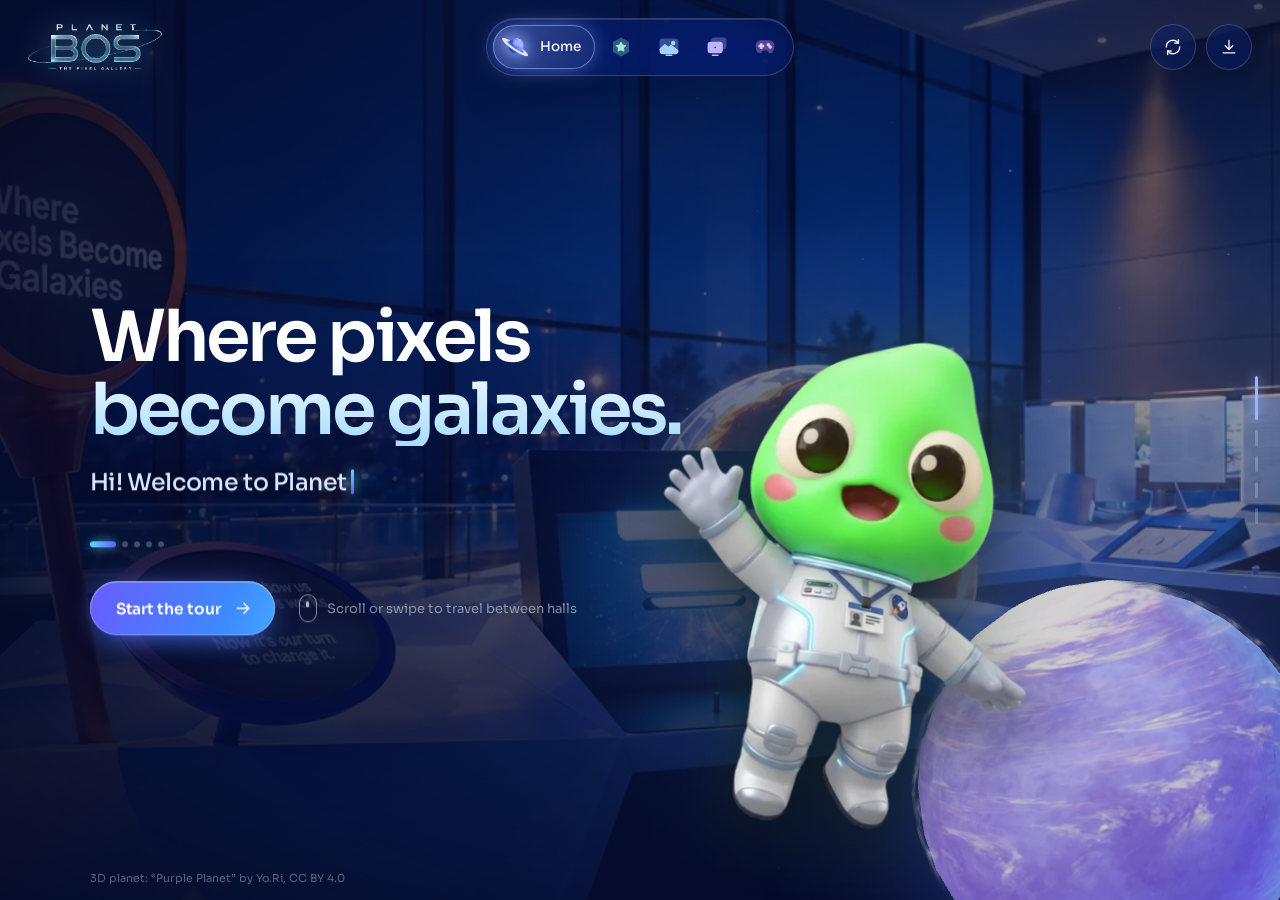
==== commit bcc6e367: "Home: big corner planet, playful guide, typed story - purple planet larger in the bottom-right corne" ====
--- a/site/index.html
+++ b/site/index.html
@@ -50,10 +50,10 @@
       <div class="home">
         <h1 class="home-title" id="home-title">Where pixels become galaxies.</h1>
 
-        <div class="story" id="story" role="group" aria-roledescription="story" aria-label="The story of Planet BOS">
-          <div class="story-bars" id="story-bars" aria-hidden="true"></div>
-          <p class="story-meta" id="story-meta"></p>
-          <p class="story-text" id="story-text"></p>
+        <div class="story" id="story">
+          <p class="story-line" aria-hidden="true"><span id="story-text"></span><span class="caret"></span></p>
+          <p class="sr-only" id="story-all"></p>
+          <div class="story-dots" id="story-dots" aria-hidden="true"></div>
         </div>
 
         <div class="home-cta">
@@ -73,8 +73,8 @@
   <div class="progress" id="progress" aria-hidden="true"></div>
 
   <!-- The guide: one mascot that changes pose in every hall -->
-  <button class="guide" id="guide" type="button" aria-label="Ask the guide for a tip">
-    <span class="guide-float"><img id="guide-img" src="assets/planet/mascot-wave.webp" alt="" width="389" height="511"></span>
+  <button class="guide" id="guide" type="button" aria-label="Say hi to the guide. You can also drag and throw them.">
+    <span class="guide-float"><span class="guide-tilt" id="guide-tilt"><img id="guide-img" src="assets/planet/mascot-wave.webp" alt="" width="389" height="511" draggable="false"></span></span>
     <span class="bubble" id="bubble" role="status"></span>
   </button>
 
--- a/site/assets/style.css
+++ b/site/assets/style.css
@@ -65,10 +65,11 @@
 body.ready .world-img { opacity: 1; }
 .motes { position: absolute; inset: 0; width: 100%; height: 100%; }
 .world > .planet { z-index: 2; }
-.planet { position: absolute; right: -7vw; bottom: -19vh; width: min(46vw, 720px); aspect-ratio: 1; opacity: 0; pointer-events: none;
-  transform: translate3d(var(--fx, 0), calc(var(--fy, 0) + var(--deck, 0) * -2.5vh), 0) scale(calc(1 - min(var(--deck, 0), 1) * 0.22)); transform-origin: 85% 85%;
-  transition: opacity 1.6s ease; filter: drop-shadow(0 0 60px rgba(70, 120, 255, 0.35)); }
-.planet.ready { opacity: 1; }
+.planet { position: absolute; right: calc(min(64vw, 1180px) * -0.3); bottom: calc(min(64vw, 1180px) * -0.36); width: min(64vw, 1180px); aspect-ratio: 1; opacity: 0; pointer-events: none;
+  transform: translate3d(var(--fx, 0px), calc(var(--fy, 0px) + min(var(--deck, 0), 1) * 45vh), 0) rotate(calc(min(var(--deck, 0), 1) * 25deg)); transform-origin: 80% 80%;
+  transition: opacity 1.6s ease; filter: drop-shadow(0 0 80px rgba(70, 120, 255, 0.35)); }
+.planet.ready { opacity: calc(1 - min(var(--deck, 0), 1) * 1.3); transition: none; animation: planet-in 1.8s ease backwards; }
+@keyframes planet-in { from { opacity: 0; } }
 .planet canvas { display: block; width: 100%; height: 100%; }
 .planet-flat { display: none; width: 100%; height: auto; margin-top: 15%; filter: hue-rotate(-12deg) saturate(1.1); animation: drift 9s ease-in-out infinite alternate; }
 .planet.flat .planet-flat { display: block; }
@@ -148,22 +149,20 @@
 
 /* ================================================================ home: the story */
 .home { position: absolute; left: max(7vw, 40px); top: 52%; transform: translateY(-50%); width: min(640px, 54vw); }
-.home-title { margin: 0 0 28px; font-size: clamp(42px, 5.6vw, 86px); font-weight: 600; line-height: 1.02; letter-spacing: -0.04em; color: #fff;
+.home-title { margin: 0 0 22px; font-size: clamp(42px, 5.6vw, 86px); font-weight: 600; line-height: 1.02; letter-spacing: -0.04em; color: #fff;
   background: linear-gradient(180deg, #ffffff 35%, #a6dcff 100%); -webkit-background-clip: text; background-clip: text; -webkit-text-fill-color: transparent; filter: drop-shadow(0 6px 30px rgba(0, 16, 80, 0.7)); }
 
-.story { padding: 18px 22px 20px; border-radius: 22px; background: rgba(10, 24, 86, 0.4); border: 1px solid var(--glass-line); box-shadow: inset 0 1px 0 rgba(255, 255, 255, 0.12), 0 30px 60px -30px rgba(0, 0, 0, 0.8); cursor: pointer; max-width: 560px; }
-.story-bars { display: flex; gap: 6px; }
-.story-bars span { flex: 1; height: 3px; border-radius: 3px; background: rgba(255, 255, 255, 0.18); overflow: hidden; }
-.story-bars i { display: block; height: 100%; width: 0; background: linear-gradient(90deg, var(--cyan), #fff); border-radius: inherit; }
-.story-bars .done i { width: 100%; }
-.story-bars .now i { animation: fill var(--dur, 8s) linear forwards; }
-@keyframes fill { to { width: 100%; } }
-.story-meta { margin: 14px 0 6px; font-size: 12.5px; font-weight: 500; color: var(--cyan); letter-spacing: 0.01em; }
-.story-text { font-size: 17px; line-height: 1.6; color: var(--ink); min-height: calc(1.6em * 4); }
-.story-text.typing::after { content: ""; display: inline-block; width: 2px; height: 1.05em; margin-left: 3px; vertical-align: -0.15em; background: var(--cyan); animation: caret 0.8s steps(1) infinite; }
+.story { cursor: pointer; max-width: 600px; }
+.story-line { min-height: 2.5em; font-size: clamp(20px, 1.85vw, 28px); font-weight: 500; line-height: 1.25; letter-spacing: -0.015em; color: #d6e6ff; text-shadow: 0 2px 20px rgba(0, 10, 50, 0.8); }
+.caret { display: inline-block; width: 3px; height: 1.05em; margin-left: 4px; vertical-align: -0.14em; border-radius: 2px; background: linear-gradient(var(--glow-c), var(--glow-a)); box-shadow: 0 0 12px var(--glow-c); animation: caret 1s steps(1) infinite; }
+.story.typing .caret { animation: none; }
 @keyframes caret { 50% { opacity: 0; } }
-
-.home-cta { display: flex; align-items: center; gap: 24px; margin-top: 28px; flex-wrap: wrap; }
+.story-dots { display: flex; gap: 6px; margin-top: 14px; }
+.story-dots i { width: 6px; height: 6px; border-radius: 6px; background: rgba(255, 255, 255, 0.25); transition: width 0.5s var(--ease), background 0.4s; }
+.story-dots i.on { width: 26px; background: linear-gradient(90deg, var(--glow-c), var(--glow-a)); box-shadow: 0 0 10px rgba(87, 220, 255, 0.6); }
+.sr-only { position: absolute; width: 1px; height: 1px; overflow: hidden; clip: rect(0 0 0 0); white-space: nowrap; }
+
+.home-cta { display: flex; align-items: center; gap: 24px; margin-top: 34px; flex-wrap: wrap; }
 .travel-hint { display: inline-flex; align-items: center; gap: 10px; font-size: 13px; color: var(--ink-3); }
 .mouse { position: relative; width: 18px; height: 28px; border: 1.5px solid var(--ink-3); border-radius: 10px; }
 .mouse::after { content: ""; position: absolute; left: 50%; top: 6px; width: 3px; height: 6px; margin-left: -1.5px; border-radius: 2px; background: var(--ink-2); animation: wheel 1.6s ease-in-out infinite; }
@@ -178,10 +177,13 @@
 
 /* ================================================================ the guide */
 .guide { position: fixed; z-index: 25; right: 20vw; bottom: 8vh; height: 54vh; padding: 0; border: 0; background: none; border-radius: 40px;
-  transform: translate(var(--mx, 0), var(--my, 0)); transition: right 0.9s var(--ease), bottom 0.9s var(--ease), height 0.9s var(--ease); }
+  transform: translate(calc(var(--mx, 0px) + var(--gx, 0px)), calc(var(--my, 0px) + var(--gy, 0px))) rotate(var(--gr, 0deg)); cursor: grab; touch-action: none; -webkit-user-select: none; user-select: none; transition: right 0.9s var(--ease), bottom 0.9s var(--ease), height 0.9s var(--ease); }
 .guide.in-hall { right: 3vw; bottom: 3vh; height: 38vh; }
 body[data-view="wall"] .guide.in-hall { right: 1.5vw; bottom: 2vh; height: 30vh; }
 .guide-float { display: block; height: 100%; transition: transform 0.75s var(--spring), opacity 0.5s; }
+.guide.held { cursor: grabbing; }
+.guide.held .guide-float img { animation-play-state: paused; }
+.guide-tilt { display: block; height: 100%; transform-style: preserve-3d; will-change: transform; }
 .guide-float img { display: block; height: 100%; width: auto; filter: drop-shadow(0 30px 34px rgba(0, 0, 0, 0.55)) drop-shadow(0 0 30px rgba(102, 245, 125, 0.12)); animation: drift 6.5s ease-in-out infinite alternate; }
 @keyframes drift { from { transform: translateY(-12px) rotate(-3deg); } to { transform: translateY(12px) rotate(3deg); } }
 .guide.leaving .guide-float { transform: translate(30px, -70px) rotate(18deg) scale(0.6); opacity: 0; transition: transform 0.38s ease-in, opacity 0.3s ease-in; }
@@ -192,6 +194,9 @@
 .guide.talk .bubble { opacity: 1; transform: none; }
 .guide:focus-visible { outline: none; }
 .guide:focus-visible img { filter: drop-shadow(0 0 16px var(--cyan)); }
+.spark { position: fixed; z-index: 40; width: var(--s); height: var(--s); margin: calc(var(--s) / -2) 0 0 calc(var(--s) / -2); pointer-events: none; background: var(--c); box-shadow: 0 0 12px var(--c);
+  clip-path: polygon(50% 0, 62% 38%, 100% 50%, 62% 62%, 50% 100%, 38% 62%, 0 50%, 38% 38%); animation: spark 0.85s var(--ease) forwards; }
+@keyframes spark { 0% { transform: translate(0, 0) scale(0.2) rotate(0); opacity: 1; } 70% { opacity: 1; } 100% { transform: translate(var(--dx), var(--dy)) scale(1) rotate(180deg); opacity: 0; } }
 
 /* ================================================================ hall pages */
 .page-hall { display: flex; flex-direction: column; padding: 96px 70px 22px 48px; }
@@ -333,12 +338,10 @@
 
   .home { left: 20px; right: 20px; width: auto; top: auto; bottom: 98px; transform: none; }
   .home-title { font-size: clamp(34px, 10vw, 46px); margin: 14px 0 18px; }
-  .story { padding: 14px 16px 16px; }
-  .story-text { font-size: 15px; min-height: calc(1.6em * 4); }
   .home-cta { margin-top: 18px; gap: 14px; }
   .btn-go { height: 50px; }
   .travel-hint { display: none; }
-  .planet { right: -30vw; bottom: -10vh; width: 92vw; }
+  .planet { width: 125vw; right: -50vw; bottom: -34vw; }
   .credit { left: 20px; bottom: 72px; font-size: 10px; }
   .guide { right: 0; top: 64px; bottom: auto; height: 24vh; }
   .guide.in-hall { top: auto; bottom: 74px; right: 0; height: 17vh; }
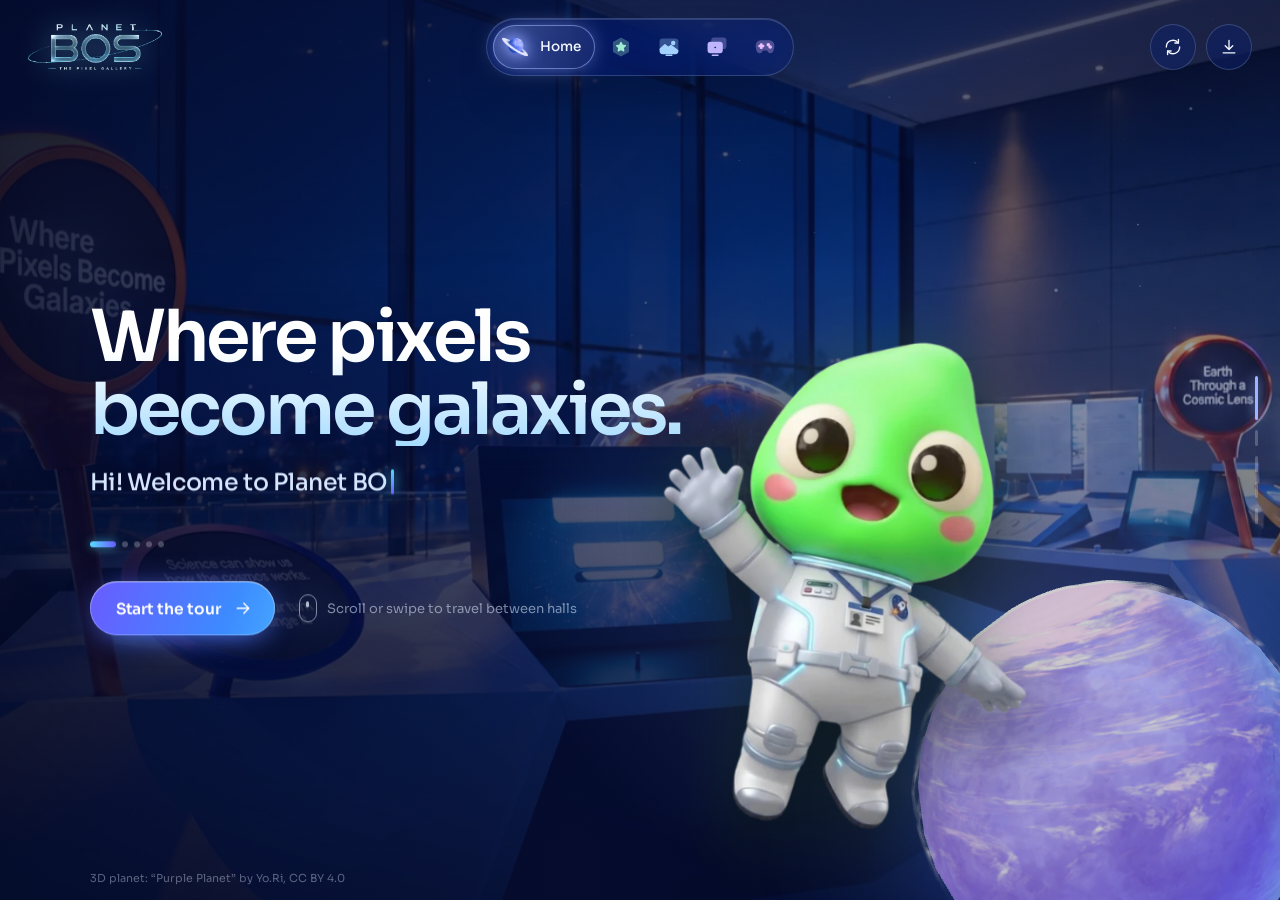
==== commit 6c38fff2: "Background camera walks through the hall Home shows the whole photo; each hall zooms deeper towards " ====
--- a/site/index.html
+++ b/site/index.html
@@ -19,7 +19,8 @@
 
   <!-- The hall behind everything: drifts as you travel and as you move the mouse -->
   <div class="world" aria-hidden="true">
-    <div class="world-img"></div>
+    <div class="world-img" id="world-img"></div>
+    <div class="world-img world-ghost" id="world-ghost"></div>
     <canvas class="motes" id="motes"></canvas>
     <div class="world-tint"></div>
     <div class="planet" id="planet"><img class="planet-flat" src="assets/planet/planet.webp" alt="" width="720" height="504"></div>
--- a/site/assets/style.css
+++ b/site/assets/style.css
@@ -61,8 +61,11 @@
 
 /* ================================================================ the world behind */
 .world { position: fixed; inset: 0; z-index: 0; overflow: hidden; background: var(--night); }
-.world-img { position: absolute; inset: 0; background: url(planet/hall-bg.webp) center / cover no-repeat; transform-origin: 50% 50%; will-change: transform; opacity: 0; transition: opacity 1.4s ease; }
-body.ready .world-img { opacity: 1; }
+.world-img { position: absolute; inset: 0; background: url(planet/hall-bg.webp) center / cover no-repeat; transform-origin: 50% 50%; will-change: transform, filter; opacity: 0; transition: opacity 1.4s ease; }
+body.ready .world-img:not(.world-ghost) { opacity: 1; }
+.world-ghost { transition: none; filter: blur(7px) brightness(1.15); mix-blend-mode: screen; }
+/* edges darken a touch while you travel */
+.world::after { content: ""; position: absolute; inset: 0; z-index: 3; pointer-events: none; background: radial-gradient(75% 70% at 50% 50%, transparent 55%, rgba(2, 6, 26, calc(var(--rush, 0) * 0.65)) 100%); }
 .motes { position: absolute; inset: 0; width: 100%; height: 100%; }
 .world > .planet { z-index: 2; }
 .planet { position: absolute; right: calc(min(64vw, 1180px) * -0.3); bottom: calc(min(64vw, 1180px) * -0.36); width: min(64vw, 1180px); aspect-ratio: 1; opacity: 0; pointer-events: none;
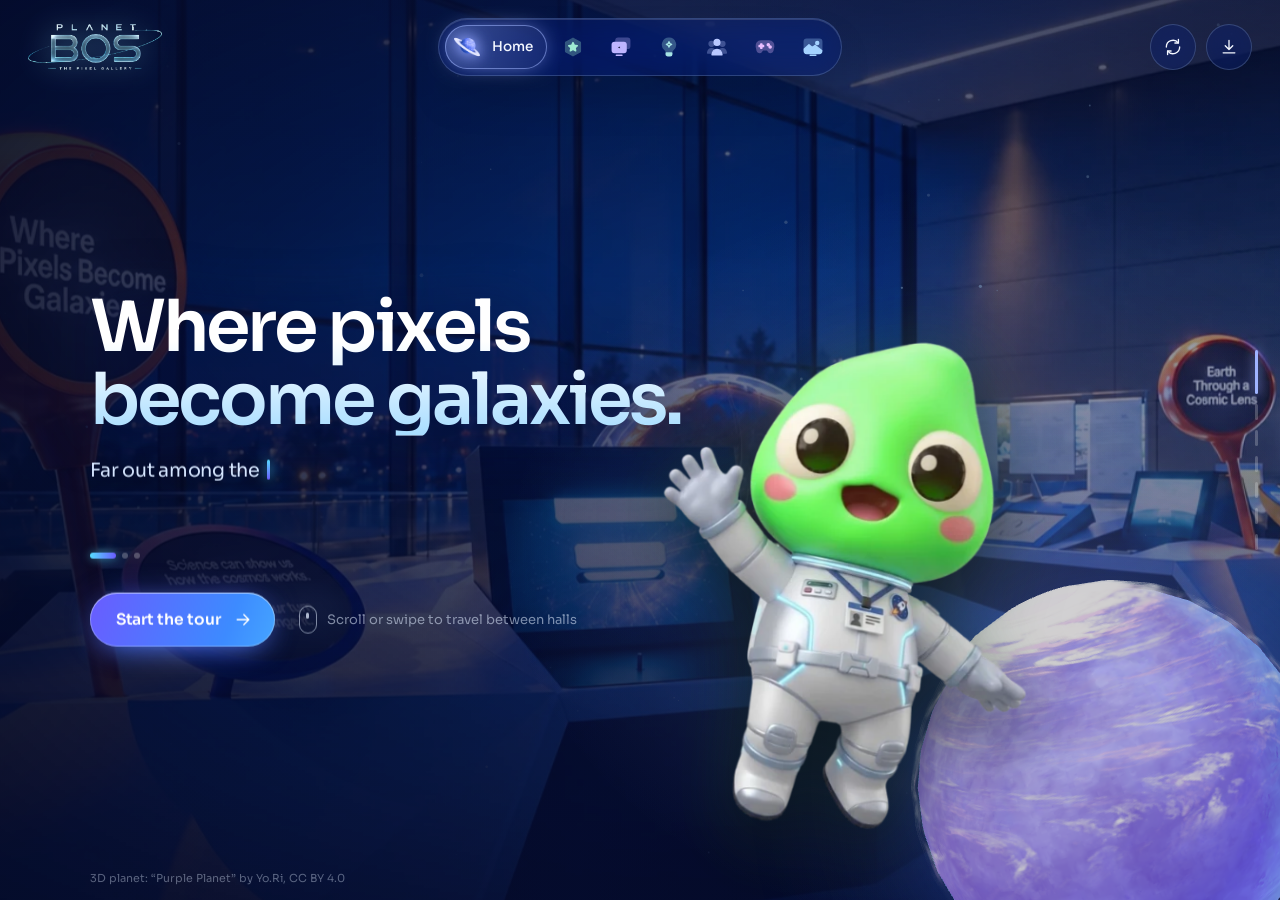
==== commit 626b91a1: "Split halls into folder tabs, support slide decks, drop All Hands Co-Authored-By: Claude Opus 5.5 <n" ====
--- a/site/index.html
+++ b/site/index.html
@@ -93,6 +93,7 @@
       <div class="v-actions">
         <button class="btn-go btn-sm" id="v-copy" type="button"><svg viewBox="0 0 24 24" aria-hidden="true"><rect x="8" y="8" width="12" height="12" rx="2.5"/><path d="M16 8V6a2 2 0 0 0-2-2H6a2 2 0 0 0-2 2v8a2 2 0 0 0 2 2h2"/></svg><span>Copy</span></button>
         <a class="btn-ghost btn-sm" id="v-download" download><svg viewBox="0 0 24 24" aria-hidden="true"><path d="M12 4v11m0 0-4.5-4.5M12 15l4.5-4.5M5 19h14"/></svg><span>Download</span></a>
+        <a class="btn-go btn-sm" id="v-open" target="_blank" rel="noopener" hidden><svg viewBox="0 0 24 24" aria-hidden="true"><path d="M14 4h6v6M20 4l-9 9M18 14v4a2 2 0 0 1-2 2H6a2 2 0 0 1-2-2V8a2 2 0 0 1 2-2h4"/></svg><span>Open in Google Slides</span></a>
       </div>
     </div>
     <button class="v-close" id="v-close" type="button" aria-label="Close"><svg viewBox="0 0 24 24" aria-hidden="true"><path d="M6 6l12 12M18 6 6 18"/></svg></button>
--- a/site/assets/style.css
+++ b/site/assets/style.css
@@ -156,7 +156,7 @@
   background: linear-gradient(180deg, #ffffff 35%, #a6dcff 100%); -webkit-background-clip: text; background-clip: text; -webkit-text-fill-color: transparent; filter: drop-shadow(0 6px 30px rgba(0, 16, 80, 0.7)); }
 
 .story { cursor: pointer; max-width: 600px; }
-.story-line { min-height: 2.5em; font-size: clamp(20px, 1.85vw, 28px); font-weight: 500; line-height: 1.25; letter-spacing: -0.015em; color: #d6e6ff; text-shadow: 0 2px 20px rgba(0, 10, 50, 0.8); }
+.story-line { min-height: 4.2em; font-size: clamp(18px, 1.5vw, 23px); font-weight: 400; line-height: 1.4; letter-spacing: -0.015em; color: #d6e6ff; text-shadow: 0 2px 20px rgba(0, 10, 50, 0.8); }
 .caret { display: inline-block; width: 3px; height: 1.05em; margin-left: 4px; vertical-align: -0.14em; border-radius: 2px; background: linear-gradient(var(--glow-c), var(--glow-a)); box-shadow: 0 0 12px var(--glow-c); animation: caret 1s steps(1) infinite; }
 .story.typing .caret { animation: none; }
 @keyframes caret { 50% { opacity: 0; } }
@@ -221,6 +221,12 @@
 .switch button[aria-pressed="true"] { color: var(--ink); }
 .switch-glider { position: absolute; top: 4px; bottom: 4px; left: 4px; width: calc(50% - 4px); border-radius: 999px; background: rgba(255, 255, 255, 0.15); box-shadow: inset 0 0 0 1px color-mix(in srgb, var(--hue) 70%, transparent), 0 0 18px -6px var(--hue); transition: transform 0.5s var(--spring); }
 .page-hall[data-view="wall"] .switch-glider { transform: translateX(100%); }
+.hall-tabs { display: flex; gap: 8px; flex-wrap: wrap; width: 100%; max-width: 1480px; margin: 14px auto 0; }
+.hall-tabs button { position: relative; overflow: hidden; display: inline-flex; align-items: center; gap: 9px; height: 38px; padding: 0 16px; border-radius: 999px; border: 1px solid var(--glass-line); background: var(--glass); color: var(--ink-2); font-size: 14px; font-weight: 500; -webkit-backdrop-filter: blur(14px); backdrop-filter: blur(14px); transition: color 0.25s, background 0.3s, border-color 0.3s, box-shadow 0.3s; }
+.hall-tabs button span { font-size: 12px; color: var(--hue); font-variant-numeric: tabular-nums; }
+.hall-tabs button:hover { color: var(--ink); border-color: color-mix(in srgb, var(--hue) 60%, transparent); }
+.hall-tabs button[aria-selected="true"] { color: #fff; background: linear-gradient(110deg, color-mix(in srgb, var(--hue) 34%, transparent), color-mix(in srgb, var(--hue) 10%, transparent)); border-color: color-mix(in srgb, var(--hue) 70%, transparent); box-shadow: 0 0 22px -8px var(--hue); }
+.badge { position: absolute; top: 10px; left: 10px; z-index: 2; padding: 3px 9px; border-radius: 8px; font-size: 11px; font-weight: 700; letter-spacing: 0.04em; color: #fff; background: linear-gradient(110deg, var(--glow-a), var(--glow-b)); box-shadow: 0 4px 12px -4px rgba(0, 0, 0, 0.6); pointer-events: none; }
 .hall-body { position: relative; flex: 1; min-height: 0; width: 100%; max-width: 1480px; margin: 12px auto 0; }
 .empty { position: absolute; left: 50%; top: 45%; transform: translate(-50%, -50%); width: min(460px, 90%); padding: 26px 28px; border-radius: 22px; background: var(--glass); border: 1px dashed rgba(196, 222, 255, 0.4); color: var(--ink-2); text-align: center; }
 .empty b { display: block; color: var(--ink); font-size: 17px; font-weight: 600; margin-bottom: 6px; }
@@ -229,17 +235,17 @@
 .orbit { position: absolute; inset: 0; display: flex; flex-direction: column; }
 .orbit-stage { position: relative; flex: 1; min-height: 0; perspective: 1300px; perspective-origin: 50% 42%; cursor: grab; outline: none; overflow: visible; }
 .orbit-stage:focus-visible .card.is-front .card-face { outline: 2px solid var(--cyan); outline-offset: 4px; }
-.helix { position: absolute; left: 50%; top: 46%; width: 0; height: 0; transform-style: preserve-3d; will-change: transform; }
-.card { position: absolute; width: var(--cw); height: var(--ch); left: calc(var(--cw) / -2); top: calc(var(--ch) / -2); backface-visibility: hidden; -webkit-backface-visibility: hidden; transition: opacity 0.35s; }
-.card-face { position: absolute; inset: 0; border-radius: 22px; overflow: hidden; cursor: pointer;
-  background: radial-gradient(120% 90% at 50% 8%, rgba(140, 190, 255, 0.38), rgba(16, 32, 104, 0.6) 58%, rgba(6, 12, 42, 0.86));
+.helix { position: absolute; left: 50%; top: 47%; width: 0; height: 0; transform-style: preserve-3d; }
+.card { position: absolute; width: var(--cw); height: var(--ch); left: calc(var(--cw) / -2); top: calc(var(--ch) / -2); will-change: transform; }
+.card-face { position: absolute; inset: 0; border-radius: 20px; overflow: hidden; cursor: pointer;
+  background: radial-gradient(120% 90% at 50% 8%, #2a4fb0, #142a78 58%, #0a1440);
   border: 1px solid rgba(200, 225, 255, 0.24); box-shadow: inset 0 1px 0 rgba(255, 255, 255, 0.25), 0 40px 60px -34px rgba(0, 0, 0, 0.9);
   -webkit-box-reflect: below 10px linear-gradient(transparent 76%, rgba(255, 255, 255, 0.16)); transition: border-color 0.4s, box-shadow 0.4s; }
 .card-face img { position: absolute; inset: 9%; width: 82%; height: 82%; object-fit: contain; pointer-events: none; filter: drop-shadow(0 16px 20px rgba(0, 0, 0, 0.45)); transition: transform 0.6s var(--ease); }
 [data-frame="wide"] .card-face img { inset: 0; width: 100%; height: 100%; object-fit: cover; filter: none; }
 .card.is-front .card-face { cursor: zoom-in; border-color: color-mix(in srgb, var(--hue) 80%, white); box-shadow: inset 0 1px 0 rgba(255, 255, 255, 0.3), 0 0 0 1px color-mix(in srgb, var(--hue) 50%, transparent), 0 0 60px -12px var(--hue), 0 40px 60px -34px rgba(0, 0, 0, 0.9); }
 .card.is-front .card-face img { transform: scale(1.04); }
-.orbit-floor { position: absolute; left: 50%; top: calc(46% + var(--ch) / 2 - 10px); width: calc(var(--cw) * 2.6); height: 90px; transform: translateX(-50%); border-radius: 50%; pointer-events: none;
+.orbit-floor { position: absolute; left: 50%; top: calc(47% + var(--ch) / 2 - 10px); width: calc(var(--cw) * 4); height: 90px; transform: translateX(-50%); border-radius: 50%; pointer-events: none;
   background: radial-gradient(50% 50% at 50% 50%, color-mix(in srgb, var(--hue) 34%, transparent), transparent 70%); filter: blur(6px); }
 .orbit-caption { display: grid; justify-items: center; gap: 3px; text-align: center; padding: 6px 0 4px; }
 .oc-count { font-size: 12.5px; font-weight: 600; color: var(--hue); font-variant-numeric: tabular-nums; letter-spacing: 0.04em; }
@@ -282,12 +288,10 @@
 /* ================================================================ viewer */
 .viewer { position: fixed; inset: 0; width: 100%; height: 100%; max-width: none; max-height: none; margin: 0; padding: 0; border: 0; background: transparent; color: var(--ink); overflow: hidden; }
 .viewer::backdrop { background: rgba(3, 8, 32, 0.74); -webkit-backdrop-filter: blur(20px); backdrop-filter: blur(20px); }
-.v-stage { position: absolute; inset: 84px 100px 130px; display: grid; place-items: center; }
-.v-stage img { max-width: 100%; max-height: 100%; object-fit: contain; filter: drop-shadow(0 30px 50px rgba(0, 0, 0, 0.6)); animation: drift 7s ease-in-out infinite alternate; }
-.v-stage[data-frame="wide"] img { border-radius: 16px; animation: none; }
-.v-stage img.in { animation: v-in 0.55s var(--ease), drift 7s ease-in-out 0.55s infinite alternate; }
-.v-stage[data-frame="wide"] img.in { animation: v-in 0.55s var(--ease); }
-@keyframes v-in { from { opacity: 0; transform: translateY(24px) scale(0.92); } }
+.v-stage { position: absolute; inset: 84px 100px 132px; }
+.v-stage img { position: absolute; inset: 0; width: 100%; height: 100%; object-fit: contain; filter: drop-shadow(0 24px 40px rgba(0, 0, 0, 0.55)); }
+.v-stage img.in { animation: v-in 0.24s ease-out; }
+@keyframes v-in { from { opacity: 0; transform: scale(0.97); } }
 .viewer[open] { animation: fade-in 0.3s ease; }
 .viewer.closing { animation: fade-out 0.22s ease forwards; }
 @keyframes fade-in { from { opacity: 0; } }
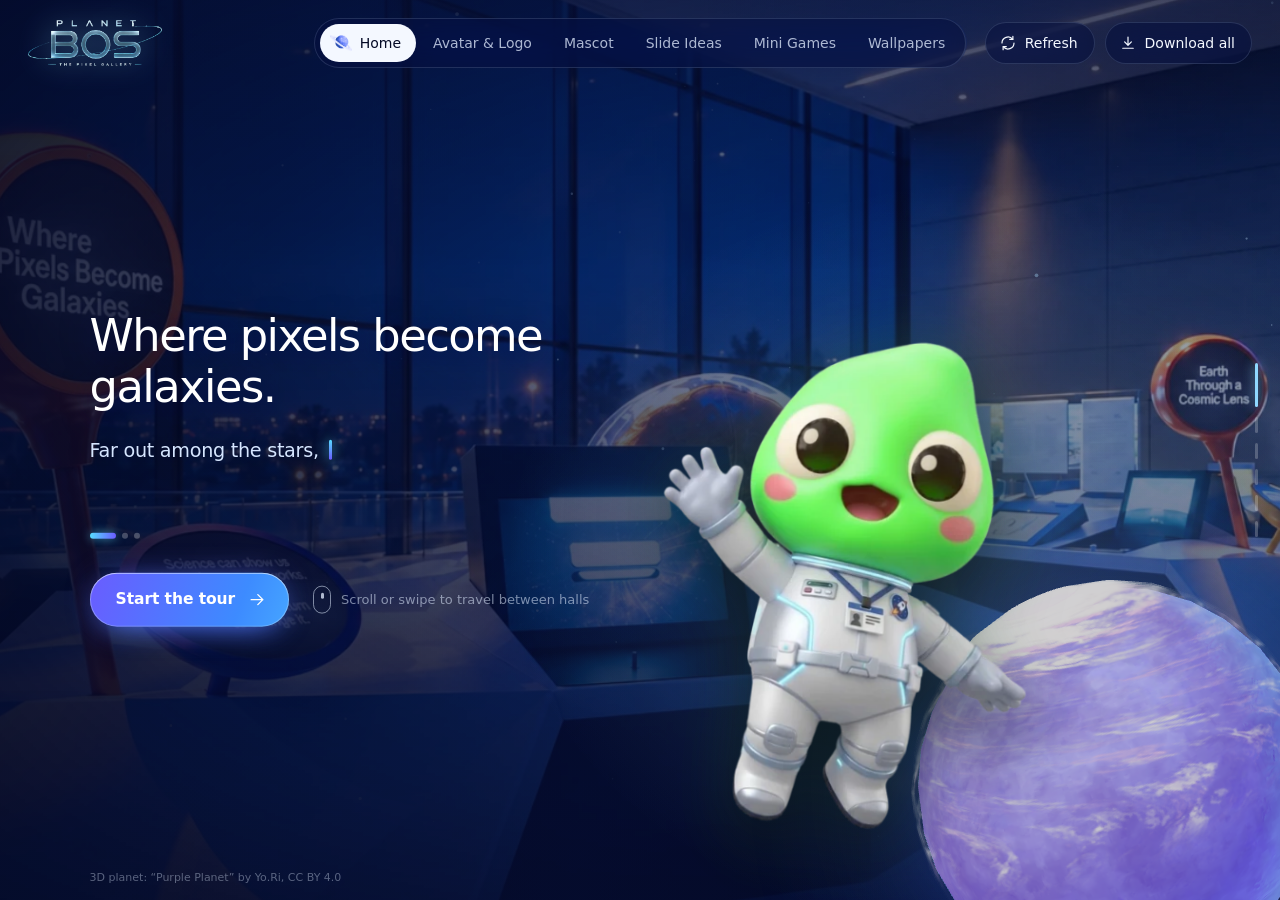
==== commit 7059db33: "Redesign halls: full tile names, Focus view with thumbnail strip, text nav, pinned Canva link, calme" ====
--- a/site/index.html
+++ b/site/index.html
@@ -10,7 +10,7 @@
   <link rel="icon" href="assets/planet/favicon-64.png" sizes="64x64" type="image/png">
   <link rel="apple-touch-icon" href="assets/planet/favicon-180.png">
   <link rel="preload" href="assets/planet/hall-bg.webp" as="image">
-  <link rel="preload" href="assets/fonts/sora-latin-wght-normal.woff2" as="font" type="font/woff2" crossorigin>
+  <link rel="preload" href="assets/fonts/lexend-latin-wght-normal.woff2" as="font" type="font/woff2" crossorigin>
   <link rel="stylesheet" href="assets/style.css">
   <script src="config.js"></script>
 </head>
@@ -35,11 +35,13 @@
     <div class="top-right">
       <button class="orb-btn" id="refresh" type="button" aria-label="Get the latest pieces from Drive">
         <svg viewBox="0 0 24 24" aria-hidden="true"><path d="M20 12a8 8 0 0 1-14.3 4.9M4 12a8 8 0 0 1 14.3-4.9"/><path d="M18.5 3v4.2h-4.2M5.5 21v-4.2h4.2"/></svg>
-        <span class="hint">Get the latest from Drive</span>
+        <span class="orb-label">Refresh</span>
+        <span class="hint">Get the latest pieces from Drive</span>
       </button>
       <button class="orb-btn" id="export-all" type="button" aria-label="Download everything as one ZIP">
         <svg viewBox="0 0 24 24" aria-hidden="true"><path d="M12 4v11m0 0-4.5-4.5M12 15l4.5-4.5M5 19h14"/></svg>
-        <span class="hint">Download everything</span>
+        <span class="orb-label">Download all</span>
+        <span class="hint">Every hall in one ZIP</span>
       </button>
       <a class="me" id="me" href="/cdn-cgi/access/logout" hidden><span id="me-initial"></span><span class="hint" id="me-hint">Sign out</span></a>
     </div>
--- a/site/assets/style.css
+++ b/site/assets/style.css
@@ -1,21 +1,17 @@
 /* ================================================================ Planet BOS, the Pixel Gallery */
 
-@font-face {
-  font-family: "Sora"; font-style: normal; font-display: swap; font-weight: 100 800;
-  src: url(fonts/sora-latin-wght-normal.woff2) format("woff2-variations");
-  unicode-range: U+0000-00FF, U+0131, U+0152-0153, U+02BB-02BC, U+02C6, U+02DA, U+02DC, U+0304, U+0308, U+0329, U+2000-206F, U+20AC, U+2122, U+2191, U+2193, U+2212, U+2215, U+FEFF, U+FFFD;
-}
-@font-face {
-  font-family: "Sora"; font-style: normal; font-display: swap; font-weight: 100 800;
-  src: url(fonts/sora-latin-ext-wght-normal.woff2) format("woff2-variations");
-  unicode-range: U+0100-02BA, U+02BD-02C5, U+02C7-02CC, U+02CE-02D7, U+02DD-02FF, U+0304, U+0308, U+0329, U+1D00-1DBF, U+1E00-1E9F, U+1EF2-1EFF, U+2020, U+20A0-20AB, U+20AD-20C0, U+2113, U+2C60-2C7F, U+A720-A7FF;
-}
+@font-face { font-family: "Lexend"; font-style: normal; font-display: swap; font-weight: 100 900; src: url(fonts/lexend-latin-wght-normal.woff2) format("woff2-variations"); unicode-range: U+0000-00FF, U+0131, U+0152-0153, U+02BB-02BC, U+02C6, U+02DA, U+02DC, U+0304, U+0308, U+0329, U+2000-206F, U+20AC, U+2122, U+2191, U+2193, U+2212, U+2215, U+FEFF, U+FFFD; }
+@font-face { font-family: "Lexend"; font-style: normal; font-display: swap; font-weight: 100 900; src: url(fonts/lexend-latin-ext-wght-normal.woff2) format("woff2-variations"); unicode-range: U+0100-02BA, U+02BD-02C5, U+02C7-02CC, U+02CE-02D7, U+02DD-02FF, U+1D00-1DBF, U+1E00-1E9F, U+1EF2-1EFF, U+2020, U+20A0-20AB, U+20AD-20C0, U+2113, U+2C60-2C7F, U+A720-A7FF; }
+@font-face { font-family: "Lexend"; font-style: normal; font-display: swap; font-weight: 100 900; src: url(fonts/lexend-vietnamese-wght-normal.woff2) format("woff2-variations"); unicode-range: U+0102-0103, U+0110-0111, U+0128-0129, U+0168-0169, U+01A0-01A1, U+01AF-01B0, U+0300-0301, U+0303-0304, U+0308-0309, U+0323, U+0329, U+1EA0-1EF9, U+20AB; }
+@font-face { font-family: "Unbounded"; font-style: normal; font-display: swap; font-weight: 200 900; src: url(fonts/unbounded-latin-wght-normal.woff2) format("woff2-variations"); unicode-range: U+0000-00FF, U+0131, U+0152-0153, U+02BB-02BC, U+02C6, U+02DA, U+02DC, U+0304, U+0308, U+0329, U+2000-206F, U+20AC, U+2122, U+2191, U+2193, U+2212, U+2215, U+FEFF, U+FFFD; }
+@font-face { font-family: "Unbounded"; font-style: normal; font-display: swap; font-weight: 200 900; src: url(fonts/unbounded-vietnamese-wght-normal.woff2) format("woff2-variations"); unicode-range: U+0102-0103, U+0110-0111, U+0128-0129, U+0168-0169, U+01A0-01A1, U+01AF-01B0, U+0300-0301, U+0303-0304, U+0308-0309, U+0323, U+0329, U+1EA0-1EF9, U+20AB; }
+/* Lexend for everything you read, Unbounded for the big titles. The vietnamese files only load for file names with Vietnamese marks. */
 
 /* The current hall's colour glides from one hall to the next. */
-@property --hue { syntax: "<color>"; inherits: true; initial-value: #9fb4ff; }
+@property --hue { syntax: "<color>"; inherits: true; initial-value: #8fd8ff; }
 
 :root {
-  --hue: #9fb4ff;
+  --hue: #8fd8ff;
   --night: #040a26;
   --ink: #f4f8ff;
   --ink-2: rgba(226, 236, 255, 0.76);
@@ -28,7 +24,11 @@
   --glass-line: rgba(196, 222, 255, 0.2);
   --ease: cubic-bezier(0.22, 0.9, 0.25, 1);
   --spring: cubic-bezier(0.3, 1.35, 0.5, 1);
-  --font: "Sora", ui-sans-serif, system-ui, -apple-system, "Segoe UI", sans-serif;
+  --line: rgba(214, 230, 255, 0.14);
+  --tile: radial-gradient(90% 90% at 50% 40%, rgba(160, 196, 255, 0.2), rgba(160, 196, 255, 0.07));
+  --tile-hot: radial-gradient(90% 90% at 50% 40%, rgba(170, 206, 255, 0.3), rgba(160, 196, 255, 0.12));
+  --font: "Lexend", ui-sans-serif, system-ui, -apple-system, "Segoe UI", sans-serif;
+  --display: "Unbounded", "Lexend", ui-sans-serif, system-ui, sans-serif;
   transition: --hue 0.9s ease;
 }
 
@@ -54,7 +54,7 @@
 .skip { position: fixed; left: -999px; top: 10px; z-index: 100; background: var(--ink); color: var(--night); padding: 8px 14px; border-radius: 999px; }
 .skip:focus { left: 12px; }
 
-.glass, .pill, .orb-btn, .story, .switch, .v-bar, .v-nav, .v-close, .zipper, .toast, .empty, .bubble, .btn-ghost, .tile-actions > * {
+.pill, .orb-btn, .v-bar, .v-nav, .v-close, .zipper, .toast, .bubble {
   -webkit-backdrop-filter: blur(18px) saturate(160%);
   backdrop-filter: blur(18px) saturate(160%);
 }
@@ -82,6 +82,12 @@
   linear-gradient(90deg, rgba(4, 10, 40, 0.86) 0%, rgba(6, 16, 60, 0.55) 45%, rgba(6, 16, 60, 0.25) 100%),
   linear-gradient(180deg, rgba(4, 10, 38, 0.65) 0%, rgba(4, 10, 38, 0.1) 30%, rgba(3, 7, 28, 0.85) 100%); }
 
+/* in the halls the room steps back, so the pictures are what you see */
+.world-tint::after { content: ""; position: absolute; inset: 0; background: rgba(5, 10, 36, 0.8); -webkit-backdrop-filter: blur(12px); backdrop-filter: blur(12px); opacity: 0; transition: opacity 0.7s ease; }
+body:not([data-page="0"]) .world-tint::after { opacity: 1; }
+body:not([data-page="0"]) .motes { opacity: 0.35; }
+.motes { transition: opacity 0.7s ease; }
+
 /* ================================================================ top bar */
 .top { position: fixed; z-index: 30; top: 18px; left: 28px; right: 28px; display: grid; grid-template-columns: 1fr auto 1fr; align-items: center; gap: 16px; pointer-events: none; }
 .top > * { pointer-events: auto; }
@@ -89,25 +95,22 @@
 .logo img { display: block; height: 46px; width: auto; filter: drop-shadow(0 0 16px rgba(143, 227, 255, 0.45)); transition: filter 0.3s; }
 .logo:hover img { filter: drop-shadow(0 0 24px rgba(143, 227, 255, 0.8)); }
 
-.pill { display: flex; gap: 4px; padding: 6px; border-radius: 999px; background: var(--glass); border: 1px solid var(--glass-line); box-shadow: inset 0 1px 0 rgba(255, 255, 255, 0.14), 0 24px 50px -24px rgba(0, 0, 0, 0.7); }
-.pill-btn { display: flex; align-items: center; gap: 0; height: 44px; padding: 0 6px; border: 0; border-radius: 999px; background: transparent; transition: background 0.3s, padding 0.4s var(--ease), gap 0.4s var(--ease); }
-.pill-ico { position: relative; width: 32px; height: 32px; display: grid; place-items: center; color: color-mix(in srgb, var(--hue) 60%, #dfe7ff); transition: color 0.3s, transform 0.45s var(--spring), filter 0.3s; }
-.pill-ico svg { width: 22px; height: 22px; }
-.pill-ico img { width: 26px; height: 26px; display: block; filter: drop-shadow(0 0 6px rgba(120, 140, 255, 0.5)); }
-.pill-label { max-width: 0; overflow: hidden; white-space: nowrap; opacity: 0; font-size: 13.5px; font-weight: 500; transition: max-width 0.45s var(--ease), opacity 0.3s; }
-.pill-btn { position: relative; overflow: hidden; }
-.pill-btn:hover .pill-ico { color: var(--hue); transform: translateY(-1px) scale(1.1); filter: drop-shadow(0 0 8px color-mix(in srgb, var(--hue) 70%, transparent)); }
-.pill-btn:hover, .pill-btn[aria-current="true"] { gap: 9px; padding-right: 14px; }
-.pill-btn:hover .pill-label, .pill-btn[aria-current="true"] .pill-label { max-width: 190px; opacity: 1; }
-.pill-btn[aria-current="true"] { background: linear-gradient(110deg, color-mix(in srgb, var(--hue) 34%, transparent), color-mix(in srgb, var(--hue) 10%, transparent)); box-shadow: inset 0 0 0 1px color-mix(in srgb, var(--hue) 55%, transparent), 0 0 24px -8px var(--hue); }
-.pill-btn[aria-current="true"] .pill-ico { color: #fff; filter: drop-shadow(0 0 8px var(--hue)); }
+.pill { display: flex; gap: 2px; padding: 5px; border-radius: 999px; background: rgba(8, 16, 56, 0.6); border: 1px solid var(--line); max-width: 100%; overflow-x: auto; scrollbar-width: none; }
+.pill::-webkit-scrollbar { display: none; }
+.pill-btn { position: relative; overflow: hidden; flex: none; display: flex; align-items: center; gap: 8px; height: 38px; padding: 0 15px; border: 0; border-radius: 999px; background: transparent; color: var(--ink-2); font-size: 14px; font-weight: 500; white-space: nowrap; transition: background 0.2s, color 0.2s; }
+.pill-ico { display: grid; place-items: center; margin-left: -5px; }
+.pill-ico img { width: 22px; height: 22px; display: block; }
+.pill-btn:hover { color: var(--ink); background: rgba(255, 255, 255, 0.08); }
+.pill-btn[aria-current="true"] { color: var(--night); background: var(--ink); }
 
 .top-right { justify-self: end; display: flex; gap: 10px; align-items: center; }
-.orb-btn, .me { position: relative; width: 46px; height: 46px; border-radius: 50%; display: grid; place-items: center; border: 1px solid var(--glass-line); background: var(--glass); color: var(--ink); text-decoration: none; transition: border-color 0.25s, box-shadow 0.25s, transform 0.3s var(--spring); }
-.orb-btn:hover, .me:hover { border-color: var(--hue); box-shadow: 0 0 22px -4px var(--hue); transform: translateY(-2px); }
+.orb-btn, .me { position: relative; min-width: 42px; height: 42px; padding: 0 11px; border-radius: 999px; display: inline-flex; align-items: center; justify-content: center; gap: 8px; border: 1px solid var(--line); background: rgba(8, 16, 56, 0.6); color: var(--ink); font-size: 14px; font-weight: 500; white-space: nowrap; text-decoration: none; transition: border-color 0.2s, background 0.2s; }
+.orb-btn:has(.orb-label) { padding: 0 16px 0 13px; }
+.orb-btn svg { width: 18px; height: 18px; }
+.orb-btn:hover, .me:hover { border-color: var(--hue); background: rgba(20, 34, 96, 0.8); }
 .me span:first-child { font-weight: 600; font-size: 16px; }
 #refresh.spinning svg { animation: spin 1.1s linear infinite; color: var(--hue); }
-#refresh.spinning { border-color: var(--hue); box-shadow: 0 0 22px -4px var(--hue); }
+#refresh.spinning { border-color: var(--hue); }
 .me { background: linear-gradient(135deg, var(--glow-a), var(--glow-b) 55%, var(--glow-c)); color: #fff; border-color: rgba(190, 215, 255, 0.55); }
 .duo .d1 { fill: currentColor; opacity: 0.3; }
 .duo .d2 { fill: currentColor; }
@@ -127,11 +130,8 @@
 .btn-go:hover::before { transform: translateX(130%); }
 .btn-go:hover svg { transform: translateX(4px); }
 .btn-go:active { transform: scale(0.96); filter: brightness(1.12); transition-duration: 0.1s; }
-.home-cta .btn-go::before { animation: sheen 4.5s var(--ease) 2s infinite; }
-@keyframes sheen { 0%, 70% { transform: translateX(-130%); } 100% { transform: translateX(130%); } }
-.btn-ghost { position: relative; overflow: hidden; display: inline-flex; align-items: center; gap: 8px; border-radius: 999px; border: 1px solid transparent; color: var(--ink); font-weight: 500; text-decoration: none;
-  background: linear-gradient(rgba(14, 26, 84, 0.72), rgba(14, 26, 84, 0.72)) padding-box, linear-gradient(110deg, rgba(200, 220, 255, 0.35), rgba(200, 220, 255, 0.15)) border-box; transition: background 0.3s, box-shadow 0.3s, transform 0.3s var(--spring); }
-.btn-ghost:hover { background: linear-gradient(rgba(22, 38, 110, 0.78), rgba(22, 38, 110, 0.78)) padding-box, linear-gradient(110deg, var(--glow-c), var(--glow-a)) border-box; box-shadow: 0 0 26px -10px var(--glow-b); transform: translateY(-1px); }
+.btn-ghost { position: relative; overflow: hidden; display: inline-flex; align-items: center; gap: 8px; border-radius: 999px; border: 1px solid var(--line); color: var(--ink); font-weight: 500; text-decoration: none; background: rgba(255, 255, 255, 0.06); transition: background 0.2s, border-color 0.2s; }
+.btn-ghost:hover { background: rgba(255, 255, 255, 0.14); border-color: var(--hue); }
 .btn-ghost:active { transform: scale(0.96); }
 .ripple { position: absolute; z-index: 0; border-radius: 50%; pointer-events: none; background: radial-gradient(circle, rgba(255, 255, 255, 0.55) 0%, rgba(160, 210, 255, 0.25) 35%, transparent 62%); transform: scale(0); opacity: 1; animation: ripple 0.65s var(--ease) forwards; }
 @keyframes ripple { to { transform: scale(1); opacity: 0; } }
@@ -152,8 +152,7 @@
 
 /* ================================================================ home: the story */
 .home { position: absolute; left: max(7vw, 40px); top: 52%; transform: translateY(-50%); width: min(640px, 54vw); }
-.home-title { margin: 0 0 22px; font-size: clamp(42px, 5.6vw, 86px); font-weight: 600; line-height: 1.02; letter-spacing: -0.04em; color: #fff;
-  background: linear-gradient(180deg, #ffffff 35%, #a6dcff 100%); -webkit-background-clip: text; background-clip: text; -webkit-text-fill-color: transparent; filter: drop-shadow(0 6px 30px rgba(0, 16, 80, 0.7)); }
+.home-title { margin: 0 0 26px; font-family: var(--display); font-size: clamp(30px, 3.5vw, 54px); font-weight: 500; line-height: 1.14; letter-spacing: -0.035em; max-width: 11em; color: #fff; text-shadow: 0 6px 30px rgba(0, 16, 80, 0.7); }
 
 .story { cursor: pointer; max-width: 600px; }
 .story-line { min-height: 4.2em; font-size: clamp(18px, 1.5vw, 23px); font-weight: 400; line-height: 1.4; letter-spacing: -0.015em; color: #d6e6ff; text-shadow: 0 2px 20px rgba(0, 10, 50, 0.8); }
@@ -181,8 +180,8 @@
 /* ================================================================ the guide */
 .guide { position: fixed; z-index: 25; right: 20vw; bottom: 8vh; height: 54vh; padding: 0; border: 0; background: none; border-radius: 40px;
   transform: translate(calc(var(--mx, 0px) + var(--gx, 0px)), calc(var(--my, 0px) + var(--gy, 0px))) rotate(var(--gr, 0deg)); cursor: grab; touch-action: none; -webkit-user-select: none; user-select: none; transition: right 0.9s var(--ease), bottom 0.9s var(--ease), height 0.9s var(--ease); }
-.guide.in-hall { right: 3vw; bottom: 3vh; height: 38vh; }
-body[data-view="wall"] .guide.in-hall { right: 1.5vw; bottom: 2vh; height: 30vh; }
+.guide.in-hall { right: 34px; bottom: 26px; height: clamp(120px, 19vh, 168px); }
+.guide.in-hall .bubble { right: 20%; max-width: 230px; }
 .guide-float { display: block; height: 100%; transition: transform 0.75s var(--spring), opacity 0.5s; }
 .guide.held { cursor: grabbing; }
 .guide.held .guide-float img { animation-play-state: paused; }
@@ -202,88 +201,103 @@
 @keyframes spark { 0% { transform: translate(0, 0) scale(0.2) rotate(0); opacity: 1; } 70% { opacity: 1; } 100% { transform: translate(var(--dx), var(--dy)) scale(1) rotate(180deg); opacity: 0; } }
 
 /* ================================================================ hall pages */
-.page-hall { display: flex; flex-direction: column; padding: 96px 70px 22px 48px; }
-.hall-head { display: flex; justify-content: space-between; align-items: flex-end; gap: 24px; width: 100%; max-width: 1480px; margin: 0 auto; }
-.hall-id { display: flex; align-items: center; gap: 18px; min-width: 0; }
-.hall-badge { position: relative; flex: none; width: 68px; height: 68px; border-radius: 22px; display: grid; place-items: center; color: var(--hue);
-  background: linear-gradient(145deg, rgba(255, 255, 255, 0.16), rgba(255, 255, 255, 0.02)) padding-box, linear-gradient(145deg, color-mix(in srgb, var(--hue) 80%, white), color-mix(in srgb, var(--hue) 10%, transparent)) border-box;
-  border: 1px solid transparent; box-shadow: 0 0 40px -10px var(--hue), inset 0 1px 0 rgba(255, 255, 255, 0.25); }
-.hall-badge svg { width: 34px; height: 34px; filter: drop-shadow(0 0 10px color-mix(in srgb, var(--hue) 60%, transparent)); }
-.hall-badge::after { content: ""; position: absolute; inset: 0; border-radius: inherit; background: radial-gradient(60% 50% at 30% 20%, rgba(255, 255, 255, 0.35), transparent 70%); pointer-events: none; }
-.hall-no { font-size: 13px; font-weight: 600; color: var(--hue); letter-spacing: 0.02em; }
-.hall-no span { margin-left: 12px; font-weight: 400; color: var(--ink-3); letter-spacing: 0; }
-.hall-title { font-size: clamp(26px, 2.9vw, 44px); font-weight: 600; letter-spacing: -0.03em; line-height: 1.08; margin-top: 2px; }
-.hall-desc { font-size: 14.5px; color: var(--ink-2); max-width: 62ch; margin-top: 6px; }
+/* The right-hand gutter belongs to the guide, so the mascot never sits on top of a picture. */
+.page-hall { display: flex; flex-direction: column; padding: 92px 176px 20px 48px; }
+.hall-head { display: flex; justify-content: space-between; align-items: flex-end; gap: 24px; width: 100%; }
+.hall-id { flex: 1; min-width: 0; }
+.hall-title { display: flex; align-items: baseline; gap: 14px; font-family: var(--display); font-size: clamp(22px, 2.1vw, 32px); font-weight: 500; letter-spacing: -0.02em; line-height: 1.15; }
+.hall-count { font-family: var(--font); font-size: 14px; font-weight: 500; letter-spacing: 0; color: var(--ink-3); font-variant-numeric: tabular-nums; }
+.hall-desc { font-size: 14.5px; color: var(--ink-2); max-width: 70ch; margin-top: 6px; }
 .hall-tools { display: flex; align-items: center; gap: 10px; flex: none; }
-.switch { position: relative; display: flex; padding: 4px; border-radius: 999px; background: var(--glass); border: 1px solid var(--glass-line); }
-.switch button { position: relative; z-index: 1; flex: 1; min-width: 106px; display: inline-flex; align-items: center; justify-content: center; gap: 8px; height: 40px; padding: 0 16px; border: 0; border-radius: 999px; background: transparent; color: var(--ink-2); font-size: 14px; font-weight: 500; transition: color 0.3s; }
-.switch button svg { width: 18px; height: 18px; }
-.switch button[aria-pressed="true"] { color: var(--ink); }
-.switch-glider { position: absolute; top: 4px; bottom: 4px; left: 4px; width: calc(50% - 4px); border-radius: 999px; background: rgba(255, 255, 255, 0.15); box-shadow: inset 0 0 0 1px color-mix(in srgb, var(--hue) 70%, transparent), 0 0 18px -6px var(--hue); transition: transform 0.5s var(--spring); }
-.page-hall[data-view="wall"] .switch-glider { transform: translateX(100%); }
-.hall-tabs { display: flex; gap: 8px; flex-wrap: wrap; width: 100%; max-width: 1480px; margin: 14px auto 0; }
-.hall-tabs button { position: relative; overflow: hidden; display: inline-flex; align-items: center; gap: 9px; height: 38px; padding: 0 16px; border-radius: 999px; border: 1px solid var(--glass-line); background: var(--glass); color: var(--ink-2); font-size: 14px; font-weight: 500; -webkit-backdrop-filter: blur(14px); backdrop-filter: blur(14px); transition: color 0.25s, background 0.3s, border-color 0.3s, box-shadow 0.3s; }
-.hall-tabs button span { font-size: 12px; color: var(--hue); font-variant-numeric: tabular-nums; }
-.hall-tabs button:hover { color: var(--ink); border-color: color-mix(in srgb, var(--hue) 60%, transparent); }
-.hall-tabs button[aria-selected="true"] { color: #fff; background: linear-gradient(110deg, color-mix(in srgb, var(--hue) 34%, transparent), color-mix(in srgb, var(--hue) 10%, transparent)); border-color: color-mix(in srgb, var(--hue) 70%, transparent); box-shadow: 0 0 22px -8px var(--hue); }
-.badge { position: absolute; top: 10px; left: 10px; z-index: 2; padding: 3px 9px; border-radius: 8px; font-size: 11px; font-weight: 700; letter-spacing: 0.04em; color: #fff; background: linear-gradient(110deg, var(--glow-a), var(--glow-b)); box-shadow: 0 4px 12px -4px rgba(0, 0, 0, 0.6); pointer-events: none; }
-.hall-body { position: relative; flex: 1; min-height: 0; width: 100%; max-width: 1480px; margin: 12px auto 0; }
-.empty { position: absolute; left: 50%; top: 45%; transform: translate(-50%, -50%); width: min(460px, 90%); padding: 26px 28px; border-radius: 22px; background: var(--glass); border: 1px dashed rgba(196, 222, 255, 0.4); color: var(--ink-2); text-align: center; }
-.empty b { display: block; color: var(--ink); font-size: 17px; font-weight: 600; margin-bottom: 6px; }
-
-/* ---------------------------------------------------------------- Orbit (spiral carousel) */
-.orbit { position: absolute; inset: 0; display: flex; flex-direction: column; }
-.orbit-stage { position: relative; flex: 1; min-height: 0; perspective: 1300px; perspective-origin: 50% 42%; cursor: grab; outline: none; overflow: visible; }
-.orbit-stage:focus-visible .card.is-front .card-face { outline: 2px solid var(--cyan); outline-offset: 4px; }
-.helix { position: absolute; left: 50%; top: 47%; width: 0; height: 0; transform-style: preserve-3d; }
-.card { position: absolute; width: var(--cw); height: var(--ch); left: calc(var(--cw) / -2); top: calc(var(--ch) / -2); will-change: transform; }
-.card-face { position: absolute; inset: 0; border-radius: 20px; overflow: hidden; cursor: pointer;
-  background: radial-gradient(120% 90% at 50% 8%, #2a4fb0, #142a78 58%, #0a1440);
-  border: 1px solid rgba(200, 225, 255, 0.24); box-shadow: inset 0 1px 0 rgba(255, 255, 255, 0.25), 0 40px 60px -34px rgba(0, 0, 0, 0.9);
-  -webkit-box-reflect: below 10px linear-gradient(transparent 76%, rgba(255, 255, 255, 0.16)); transition: border-color 0.4s, box-shadow 0.4s; }
-.card-face img { position: absolute; inset: 9%; width: 82%; height: 82%; object-fit: contain; pointer-events: none; filter: drop-shadow(0 16px 20px rgba(0, 0, 0, 0.45)); transition: transform 0.6s var(--ease); }
-[data-frame="wide"] .card-face img { inset: 0; width: 100%; height: 100%; object-fit: cover; filter: none; }
-.card.is-front .card-face { cursor: zoom-in; border-color: color-mix(in srgb, var(--hue) 80%, white); box-shadow: inset 0 1px 0 rgba(255, 255, 255, 0.3), 0 0 0 1px color-mix(in srgb, var(--hue) 50%, transparent), 0 0 60px -12px var(--hue), 0 40px 60px -34px rgba(0, 0, 0, 0.9); }
-.card.is-front .card-face img { transform: scale(1.04); }
-.orbit-floor { position: absolute; left: 50%; top: calc(47% + var(--ch) / 2 - 10px); width: calc(var(--cw) * 4); height: 90px; transform: translateX(-50%); border-radius: 50%; pointer-events: none;
-  background: radial-gradient(50% 50% at 50% 50%, color-mix(in srgb, var(--hue) 34%, transparent), transparent 70%); filter: blur(6px); }
-.orbit-caption { display: grid; justify-items: center; gap: 3px; text-align: center; padding: 6px 0 4px; }
-.oc-count { font-size: 12.5px; font-weight: 600; color: var(--hue); font-variant-numeric: tabular-nums; letter-spacing: 0.04em; }
-.oc-name { font-size: 20px; font-weight: 600; letter-spacing: -0.015em; max-width: min(60ch, 80vw); overflow: hidden; text-overflow: ellipsis; white-space: nowrap; }
-.oc-meta { font-size: 13px; color: var(--ink-3); }
-.oc-actions { display: flex; gap: 10px; margin-top: 12px; }
-
-/* ---------------------------------------------------------------- Wall (everything at once) */
-.wall { position: absolute; inset: 0; overflow-y: auto; overflow-x: hidden; padding: 10px 8px 32vh; touch-action: pan-y; overscroll-behavior: contain; scrollbar-width: thin; scrollbar-color: rgba(196, 222, 255, 0.35) transparent;
-  -webkit-mask-image: linear-gradient(to bottom, transparent, #000 18px, #000 calc(100% - 50px), transparent); mask-image: linear-gradient(to bottom, transparent, #000 18px, #000 calc(100% - 50px), transparent); }
-.wall-group { display: flex; gap: 10px; align-items: baseline; margin: 22px 4px 12px; font-size: 15px; font-weight: 600; color: var(--ink-2); }
-.wall-group:first-child { margin-top: 4px; }
-.wall-group span { font-size: 12.5px; color: var(--hue); }
-.wall-grid { display: grid; grid-template-columns: repeat(auto-fill, minmax(190px, 1fr)); gap: 22px 18px; }
-[data-frame="wide"] .wall-grid { grid-template-columns: repeat(auto-fill, minmax(300px, 1fr)); }
-.tile { --rx: 0deg; --ry: 0deg; --gx: 50%; --gy: 0%; perspective: 800px; min-width: 0; }
-.tile-face { position: relative; display: block; width: 100%; aspect-ratio: 1; padding: 0; border-radius: 18px; overflow: hidden; cursor: zoom-in;
-  background: radial-gradient(120% 90% at 50% 8%, rgba(140, 190, 255, 0.32), rgba(16, 32, 104, 0.58) 58%, rgba(6, 12, 42, 0.86));
-  border: 1px solid rgba(200, 225, 255, 0.2); box-shadow: inset 0 1px 0 rgba(255, 255, 255, 0.2), 0 24px 40px -28px rgba(0, 0, 0, 0.9);
-  transform: rotateX(var(--rx)) rotateY(var(--ry)); transition: transform 0.45s var(--ease), border-color 0.35s, box-shadow 0.35s; }
-[data-frame="wide"] .tile-face { aspect-ratio: 16 / 10; }
-.tile-face img { position: absolute; inset: 10%; width: 80%; height: 80%; object-fit: contain; filter: drop-shadow(0 12px 16px rgba(0, 0, 0, 0.45)); transition: transform 0.6s var(--ease); }
-[data-frame="wide"] .tile-face img { inset: 0; width: 100%; height: 100%; object-fit: cover; filter: none; }
-.glare { position: absolute; inset: 0; pointer-events: none; background: radial-gradient(circle at var(--gx) var(--gy), rgba(200, 235, 255, 0.4), transparent 55%); opacity: 0; mix-blend-mode: screen; transition: opacity 0.3s; }
-.tile.hot .tile-face { transform: rotateX(var(--rx)) rotateY(var(--ry)) translateY(-8px); transition: transform 0.1s linear, border-color 0.35s, box-shadow 0.35s; border-color: color-mix(in srgb, var(--hue) 80%, white); box-shadow: 0 0 0 1px color-mix(in srgb, var(--hue) 40%, transparent), 0 0 40px -10px var(--hue), 0 30px 40px -24px rgba(0, 0, 0, 0.9); }
-.tile.hot .tile-face img { transform: scale(1.1) translateY(-3%); }
-.tile.hot .glare { opacity: 1; }
-.tile figcaption { display: flex; align-items: center; gap: 8px; padding: 10px 4px 0; min-height: 44px; }
-.tile-name { flex: 1; min-width: 0; font-size: 13.5px; font-weight: 500; overflow: hidden; text-overflow: ellipsis; white-space: nowrap; }
-.tile-actions { display: flex; gap: 6px; transition: opacity 0.25s, transform 0.3s var(--ease); }
-.tile-actions > * { width: 34px; height: 34px; border-radius: 50%; display: grid; place-items: center; border: 1px solid var(--glass-line); background: rgba(255, 255, 255, 0.08); color: var(--ink); transition: background 0.2s, border-color 0.2s; }
-.tile-actions > *:hover { background: rgba(255, 255, 255, 0.18); border-color: var(--hue); }
-.tile-actions svg { width: 17px; height: 17px; }
+.hall-tools small { font-size: 12.5px; font-weight: 400; color: var(--ink-3); }
+.switch { position: relative; display: flex; padding: 4px; border-radius: 999px; background: rgba(255, 255, 255, 0.06); border: 1px solid var(--line); }
+.switch button { position: relative; z-index: 1; flex: 1; min-width: 96px; display: inline-flex; align-items: center; justify-content: center; gap: 8px; height: 34px; padding: 0 14px; border: 0; border-radius: 999px; background: transparent; color: var(--ink-2); font-size: 14px; font-weight: 500; transition: color 0.2s; overflow: hidden; }
+.switch button svg { width: 17px; height: 17px; }
+.switch button[aria-pressed="true"] { color: var(--night); }
+.switch-glider { position: absolute; top: 4px; bottom: 4px; left: 4px; width: calc(50% - 4px); border-radius: 999px; background: var(--ink); transition: transform 0.3s var(--ease); }
+.page-hall[data-view="orbit"] .switch-glider { transform: translateX(100%); }
+.badge { position: absolute; top: 8px; left: 8px; z-index: 2; padding: 2px 8px; border-radius: 6px; font-size: 11px; font-weight: 600; letter-spacing: 0.03em; color: var(--night); background: var(--ink); pointer-events: none; }
+.hall-body { position: relative; flex: 1; min-height: 0; width: 100%; margin-top: 18px; }
+
+/* a link pinned to the top of a hall (the Canva file for the slides) */
+.pin { display: flex; align-items: center; justify-content: space-between; gap: 28px; margin-top: 18px; padding: 18px 20px 18px 24px; border-radius: 16px; background: linear-gradient(100deg, rgba(102, 232, 140, 0.2), rgba(102, 232, 140, 0.07)); border: 1px solid rgba(132, 240, 164, 0.5); }
+.pin h3 { font-family: var(--display); font-size: clamp(16px, 1.45vw, 20px); font-weight: 500; letter-spacing: -0.015em; }
+.pin p { margin-top: 5px; font-size: 14px; line-height: 1.5; color: var(--ink-2); max-width: 100ch; }
+.pin .btn-go { flex: none; height: 50px; }
+
+/* ---------------------------------------------------------------- shared bits */
+.icon-btn { width: 40px; height: 40px; border-radius: 50%; display: grid; place-items: center; border: 1px solid var(--line); background: rgba(255, 255, 255, 0.06); color: var(--ink); cursor: pointer; transition: background 0.2s, border-color 0.2s; }
+.icon-btn[hidden] { display: none; }
+.icon-btn:hover { background: rgba(255, 255, 255, 0.16); border-color: var(--hue); }
+.icon-btn svg { width: 18px; height: 18px; }
+.main-ico { display: grid; }
+/* "Copied" / "Downloading" stamp after a click */
+.focus-pic::after, .tile-face::after { content: attr(data-done); position: absolute; inset: 0; z-index: 3; display: grid; place-items: center; font-size: 14px; font-weight: 600; color: #06240f;
+  background: rgba(124, 240, 150, 0.92); opacity: 0; pointer-events: none; }
+.focus-pic::after { font-size: 20px; }
+.focus-pic.done::after, .tile-face.done::after { animation: stamp 1.3s var(--ease) both; }
+@keyframes stamp { 0% { opacity: 0; } 12%, 70% { opacity: 1; } 100% { opacity: 0; } }
+
+/* ---------------------------------------------------------------- Focus (one piece big, all of them in a strip) */
+.focus { position: absolute; inset: 0; display: flex; flex-direction: column; gap: 14px; }
+.focus-stage { flex: 1; min-height: 0; display: flex; align-items: center; justify-content: center; gap: 18px; outline: none; touch-action: pan-y; }
+.focus-pic { position: relative; height: 100%; aspect-ratio: 1; max-width: calc(100% - 132px); border-radius: 18px; overflow: hidden; cursor: copy; background: var(--tile); border: 1px solid var(--line); transition: border-color 0.2s; }
+[data-frame="wide"] .focus-pic { aspect-ratio: 16 / 9; background: #050a22; }
+.focus-pic:hover, .focus-stage:focus-visible .focus-pic { border-color: var(--hue); }
+.focus-pic img { position: absolute; inset: 6%; width: 88%; height: 88%; object-fit: contain; pointer-events: none; }
+[data-frame="wide"] .focus-pic img { inset: 0; width: 100%; height: 100%; }
+.focus-nav { flex: none; width: 46px; height: 46px; border-radius: 50%; display: grid; place-items: center; border: 1px solid var(--line); background: rgba(255, 255, 255, 0.06); color: var(--ink); transition: background 0.2s, border-color 0.2s; }
+.focus-nav:hover { background: rgba(255, 255, 255, 0.16); border-color: var(--hue); }
+.focus-info { display: flex; align-items: center; justify-content: space-between; gap: 20px; width: min(100%, 900px); margin: 0 auto; }
+.focus-text { min-width: 0; }
+.oc-name { font-size: 18px; font-weight: 600; letter-spacing: -0.01em; overflow: hidden; text-overflow: ellipsis; white-space: nowrap; }
+.oc-meta { font-size: 13px; color: var(--ink-3); font-variant-numeric: tabular-nums; }
+.oc-actions { display: flex; align-items: center; gap: 8px; flex: none; }
+.focus-rail { flex: none; display: flex; align-items: center; gap: 8px; overflow-x: auto; overflow-y: hidden; padding: 6px 6px 10px; scrollbar-width: thin; scrollbar-color: rgba(196, 222, 255, 0.35) transparent; overscroll-behavior-x: contain; }
+.rail-label { flex: none; padding: 0 4px 0 14px; font-size: 12.5px; font-weight: 500; color: var(--ink-2); white-space: nowrap; }
+.rail-label:first-child { padding-left: 2px; }
+.rail-item { position: relative; flex: none; width: 62px; height: 62px; padding: 0; border-radius: 10px; overflow: hidden; background: var(--tile); border: 1px solid var(--line); opacity: 0.62; transition: opacity 0.2s, border-color 0.2s; }
+[data-frame="wide"] .rail-item { width: 104px; }
+.rail-item img { position: absolute; inset: 8%; width: 84%; height: 84%; object-fit: contain; }
+[data-frame="wide"] .rail-item img { inset: 0; width: 100%; height: 100%; object-fit: cover; }
+.rail-item:hover { opacity: 1; }
+.rail-item[aria-selected="true"] { opacity: 1; border-color: var(--hue); outline: 2px solid var(--hue); outline-offset: 1px; }
+
+/* ---------------------------------------------------------------- Grid (everything at once) */
+.wall { position: absolute; inset: 0; overflow-y: auto; overflow-x: hidden; padding: 4px 6px 80px 2px; touch-action: pan-y; overscroll-behavior: contain; scrollbar-width: thin; scrollbar-color: rgba(196, 222, 255, 0.35) transparent;
+  -webkit-mask-image: linear-gradient(to bottom, #000 calc(100% - 44px), transparent); mask-image: linear-gradient(to bottom, #000 calc(100% - 44px), transparent); }
+.wall-group { display: flex; gap: 10px; align-items: baseline; margin: 34px 0 14px; font-size: 16px; font-weight: 600; color: var(--ink); }
+.wall-group:first-child { margin-top: 2px; }
+.wall-group b { font-weight: 600; }
+.wall-group span { font-size: 13px; font-weight: 400; color: var(--ink-3); }
+.wall-grid { display: grid; grid-template-columns: repeat(auto-fill, minmax(132px, 1fr)); gap: 18px 14px; }
+[data-frame="wide"] .wall-grid { grid-template-columns: repeat(auto-fill, minmax(240px, 1fr)); gap: 22px 18px; }
+.tile { position: relative; min-width: 0; }
+.tile-face { position: relative; display: block; width: 100%; aspect-ratio: 1; padding: 0; border-radius: 12px; overflow: hidden; cursor: copy; background: var(--tile); border: 1px solid var(--line); transition: transform 0.2s var(--ease), border-color 0.2s, background 0.2s; }
+[data-frame="wide"] .tile-face { aspect-ratio: 16 / 9; }
+.tile-face img { position: absolute; inset: 9%; width: 82%; height: 82%; object-fit: contain; }
+[data-frame="wide"] .tile-face img { inset: 0; width: 100%; height: 100%; object-fit: cover; }
+.tile-face:hover, .tile:focus-within .tile-face { transform: translateY(-3px); border-color: var(--hue); background: var(--tile-hot); }
+/* the whole name, on up to two lines */
+.tile figcaption { padding: 8px 2px 0; }
+.tile-name { display: -webkit-box; -webkit-box-orient: vertical; -webkit-line-clamp: 2; line-clamp: 2; overflow: hidden; font-size: 12.5px; font-weight: 400; line-height: 1.35; color: var(--ink-2); overflow-wrap: anywhere; }
+[data-frame="wide"] .tile-name { font-size: 13.5px; }
+.tile:hover .tile-name { color: var(--ink); }
+/* download / full-screen sit on the picture's corner, so they never squeeze the name */
+.tile-actions { position: absolute; top: 6px; right: 6px; z-index: 4; display: flex; gap: 4px; transition: opacity 0.15s; }
+.tile-actions > * { width: 28px; height: 28px; cursor: pointer; border-radius: 50%; display: grid; place-items: center; border: 0; background: rgba(6, 12, 40, 0.82); color: #fff; transition: background 0.15s, color 0.15s; }
+.tile-actions > *:hover { background: var(--ink); color: var(--night); }
+.tile-actions svg { width: 15px; height: 15px; }
 @media (hover: hover) and (pointer: fine) {
-  .tile:not(.hot):not(:focus-within) .tile-actions { opacity: 0; transform: translateX(8px); }
-}
-.wall.enter .tile { animation: tile-in 0.8s cubic-bezier(0.2, 0.9, 0.25, 1.05) both; animation-delay: var(--d, 0ms); }
-@keyframes tile-in { from { opacity: 0; transform: translate3d(0, 60px, 0) rotateX(40deg) scale(0.82); } }
+  .tile:not(:hover):not(:focus-within) .tile-actions { opacity: 0; }
+}
+/* phones: a tap copies; one small button opens the full-screen view, where Download lives */
+@media not ((hover: hover) and (pointer: fine)) {
+  .tile-actions > :not([data-open]) { display: none; }
+  .tile-actions > * { width: 24px; height: 24px; background: rgba(6, 12, 40, 0.6); }
+  .tile-actions { top: 4px; right: 4px; }
+}
+.wall.enter { animation: fade-in 0.35s ease; }
 
 /* ================================================================ viewer */
 .viewer { position: fixed; inset: 0; width: 100%; height: 100%; max-width: none; max-height: none; margin: 0; padding: 0; border: 0; background: transparent; color: var(--ink); overflow: hidden; }
@@ -324,8 +338,13 @@
 
 /* ================================================================ smaller screens */
 @media (max-width: 1100px) {
-  .page-hall { padding: 92px 54px 18px 28px; }
+  .page-hall { padding: 88px 44px 18px 28px; }
   .hall-desc { display: none; }
+  .orb-label { display: none; }
+  .orb-btn:has(.orb-label) { padding: 0 11px; }
+  .guide.in-hall { right: 6px; bottom: 10px; height: 110px; opacity: 0.9; }
+  .focus-rail { padding-right: 96px; }
+  .wall { padding-bottom: 130px; }
   .home { width: min(600px, 62vw); }
   .guide { right: 8vw; }
 }
@@ -333,13 +352,9 @@
   body { font-size: 14px; }
   .top { top: 12px; left: 14px; right: 14px; grid-template-columns: auto 1fr; }
   .logo img { height: 34px; }
-  .pill { position: fixed; left: 50%; bottom: max(12px, env(safe-area-inset-bottom)); transform: translateX(-50%); padding: 5px; max-width: calc(100vw - 20px); }
-  .pill-btn { height: 42px; padding: 0 5px; }
-  .pill-btn:hover { gap: 0; padding-right: 5px; }
-  .pill-btn:hover .pill-label { max-width: 0; opacity: 0; }
-  .pill-btn[aria-current="true"] { gap: 7px; padding-right: 12px; }
-  .pill-btn[aria-current="true"] .pill-label { max-width: 110px; opacity: 1; font-size: 12.5px; }
-  .orb-btn, .me { width: 40px; height: 40px; }
+  .pill { position: fixed; left: 10px; right: 10px; bottom: max(10px, env(safe-area-inset-bottom)); max-width: none; background: rgba(8, 16, 56, 0.92); }
+  .pill-btn { height: 40px; padding: 0 13px; font-size: 13.5px; }
+  .orb-btn, .me { min-width: 40px; height: 40px; }
   .hint { display: none; }
   .progress { display: none; }
 
@@ -351,20 +366,27 @@
   .planet { width: 125vw; right: -50vw; bottom: -34vw; }
   .credit { left: 20px; bottom: 72px; font-size: 10px; }
   .guide { right: 0; top: 64px; bottom: auto; height: 24vh; }
-  .guide.in-hall { top: auto; bottom: 74px; right: 0; height: 17vh; }
-  body[data-view="wall"] .guide.in-hall { right: 0; bottom: 74px; height: 14vh; }
+  .guide.in-hall { top: auto; bottom: 62px; right: 0; height: 84px; }
   .bubble { max-width: 200px; font-size: 12.5px; }
 
-  .page-hall { padding: 66px 14px 70px; }
+  .page-hall { padding: 62px 14px 64px; }
   .hall-head { flex-direction: column; align-items: stretch; gap: 12px; }
-  .hall-badge { width: 50px; height: 50px; border-radius: 16px; }
-  .hall-badge svg { width: 26px; height: 26px; }
   .hall-tools { justify-content: space-between; }
-  .switch { flex: 1; }
+  .hall-tools small { display: none; }
   .switch button { min-width: 0; }
-  .oc-name { font-size: 17px; }
-  .wall-grid { grid-template-columns: repeat(auto-fill, minmax(140px, 1fr)); gap: 16px 12px; }
-  [data-frame="wide"] .wall-grid { grid-template-columns: repeat(auto-fill, minmax(220px, 1fr)); }
+  .pin { flex-direction: column; align-items: stretch; gap: 12px; padding: 14px; margin-top: 12px; }
+  .pin .btn-go { justify-content: center; }
+  .hall-body { margin-top: 12px; }
+  .wall-grid { grid-template-columns: repeat(auto-fill, minmax(98px, 1fr)); gap: 14px 10px; }
+  [data-frame="wide"] .wall-grid { grid-template-columns: repeat(auto-fill, minmax(150px, 1fr)); }
+  .wall { padding-bottom: 150px; }
+  .focus-nav { display: none; }
+  .focus-pic { max-width: 100%; height: auto; width: 100%; max-height: 100%; }
+  .focus-info { flex-direction: column; align-items: stretch; gap: 10px; }
+  .oc-actions .btn-go { flex: 1; justify-content: center; }
+  .rail-item { width: 52px; height: 52px; }
+  [data-frame="wide"] .rail-item { width: 84px; }
+  .focus-rail { padding-right: 70px; }
   .v-stage { inset: 70px 12px 170px; }
   .v-bar { flex-direction: column; align-items: stretch; bottom: 14px; padding: 14px; }
   .v-actions .btn-sm { flex: 1; justify-content: center; }
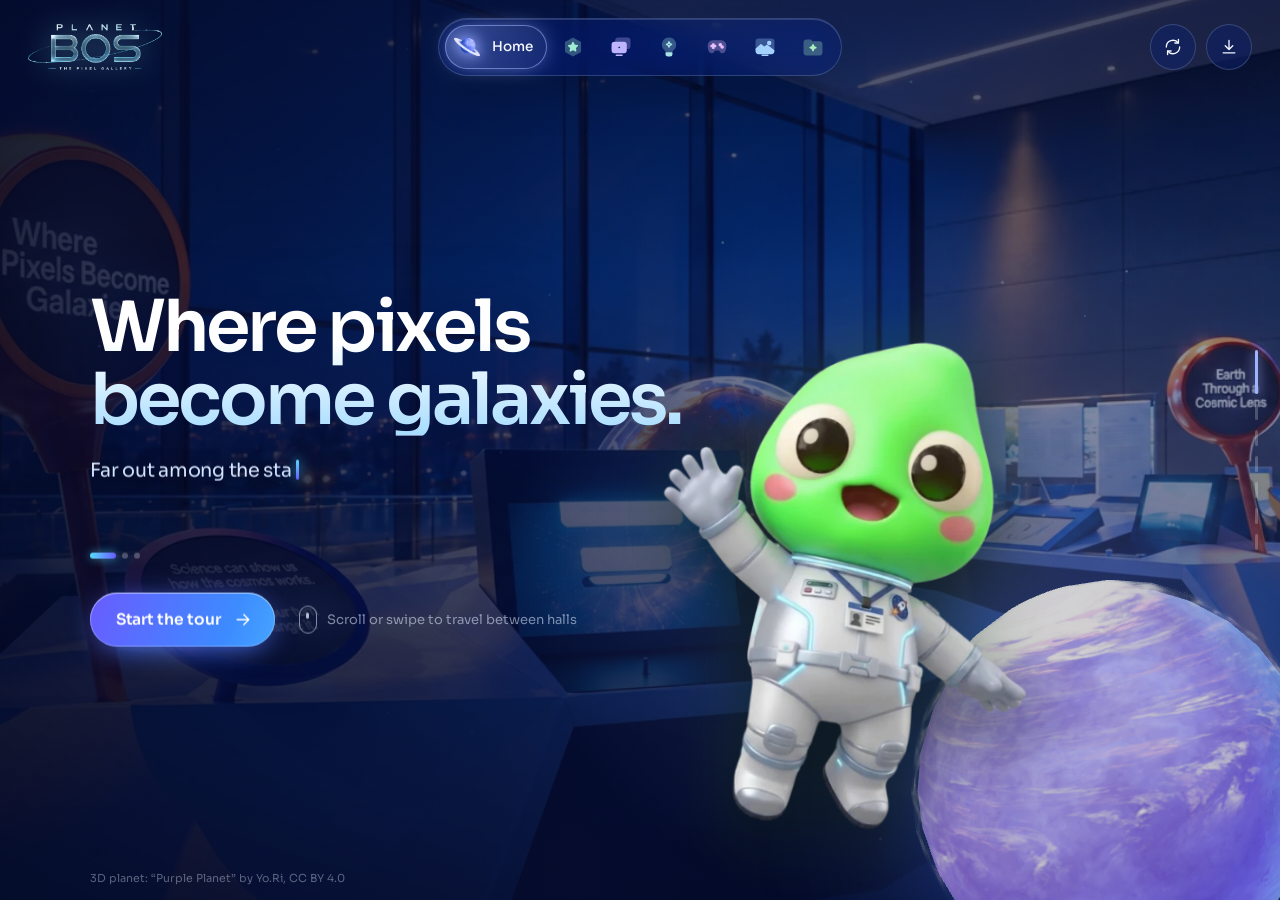
==== commit eb7032b5: "Back to the previous look; keep full tile names and the pinned Canva link; Orbit becomes a 3D ring w" ====
--- a/site/index.html
+++ b/site/index.html
@@ -10,7 +10,7 @@
   <link rel="icon" href="assets/planet/favicon-64.png" sizes="64x64" type="image/png">
   <link rel="apple-touch-icon" href="assets/planet/favicon-180.png">
   <link rel="preload" href="assets/planet/hall-bg.webp" as="image">
-  <link rel="preload" href="assets/fonts/lexend-latin-wght-normal.woff2" as="font" type="font/woff2" crossorigin>
+  <link rel="preload" href="assets/fonts/sora-latin-wght-normal.woff2" as="font" type="font/woff2" crossorigin>
   <link rel="stylesheet" href="assets/style.css">
   <script src="config.js"></script>
 </head>
@@ -35,13 +35,11 @@
     <div class="top-right">
       <button class="orb-btn" id="refresh" type="button" aria-label="Get the latest pieces from Drive">
         <svg viewBox="0 0 24 24" aria-hidden="true"><path d="M20 12a8 8 0 0 1-14.3 4.9M4 12a8 8 0 0 1 14.3-4.9"/><path d="M18.5 3v4.2h-4.2M5.5 21v-4.2h4.2"/></svg>
-        <span class="orb-label">Refresh</span>
-        <span class="hint">Get the latest pieces from Drive</span>
+        <span class="hint">Get the latest from Drive</span>
       </button>
       <button class="orb-btn" id="export-all" type="button" aria-label="Download everything as one ZIP">
         <svg viewBox="0 0 24 24" aria-hidden="true"><path d="M12 4v11m0 0-4.5-4.5M12 15l4.5-4.5M5 19h14"/></svg>
-        <span class="orb-label">Download all</span>
-        <span class="hint">Every hall in one ZIP</span>
+        <span class="hint">Download everything</span>
       </button>
       <a class="me" id="me" href="/cdn-cgi/access/logout" hidden><span id="me-initial"></span><span class="hint" id="me-hint">Sign out</span></a>
     </div>
--- a/site/assets/style.css
+++ b/site/assets/style.css
@@ -1,17 +1,21 @@
 /* ================================================================ Planet BOS, the Pixel Gallery */
 
-@font-face { font-family: "Lexend"; font-style: normal; font-display: swap; font-weight: 100 900; src: url(fonts/lexend-latin-wght-normal.woff2) format("woff2-variations"); unicode-range: U+0000-00FF, U+0131, U+0152-0153, U+02BB-02BC, U+02C6, U+02DA, U+02DC, U+0304, U+0308, U+0329, U+2000-206F, U+20AC, U+2122, U+2191, U+2193, U+2212, U+2215, U+FEFF, U+FFFD; }
-@font-face { font-family: "Lexend"; font-style: normal; font-display: swap; font-weight: 100 900; src: url(fonts/lexend-latin-ext-wght-normal.woff2) format("woff2-variations"); unicode-range: U+0100-02BA, U+02BD-02C5, U+02C7-02CC, U+02CE-02D7, U+02DD-02FF, U+1D00-1DBF, U+1E00-1E9F, U+1EF2-1EFF, U+2020, U+20A0-20AB, U+20AD-20C0, U+2113, U+2C60-2C7F, U+A720-A7FF; }
-@font-face { font-family: "Lexend"; font-style: normal; font-display: swap; font-weight: 100 900; src: url(fonts/lexend-vietnamese-wght-normal.woff2) format("woff2-variations"); unicode-range: U+0102-0103, U+0110-0111, U+0128-0129, U+0168-0169, U+01A0-01A1, U+01AF-01B0, U+0300-0301, U+0303-0304, U+0308-0309, U+0323, U+0329, U+1EA0-1EF9, U+20AB; }
-@font-face { font-family: "Unbounded"; font-style: normal; font-display: swap; font-weight: 200 900; src: url(fonts/unbounded-latin-wght-normal.woff2) format("woff2-variations"); unicode-range: U+0000-00FF, U+0131, U+0152-0153, U+02BB-02BC, U+02C6, U+02DA, U+02DC, U+0304, U+0308, U+0329, U+2000-206F, U+20AC, U+2122, U+2191, U+2193, U+2212, U+2215, U+FEFF, U+FFFD; }
-@font-face { font-family: "Unbounded"; font-style: normal; font-display: swap; font-weight: 200 900; src: url(fonts/unbounded-vietnamese-wght-normal.woff2) format("woff2-variations"); unicode-range: U+0102-0103, U+0110-0111, U+0128-0129, U+0168-0169, U+01A0-01A1, U+01AF-01B0, U+0300-0301, U+0303-0304, U+0308-0309, U+0323, U+0329, U+1EA0-1EF9, U+20AB; }
-/* Lexend for everything you read, Unbounded for the big titles. The vietnamese files only load for file names with Vietnamese marks. */
+@font-face {
+  font-family: "Sora"; font-style: normal; font-display: swap; font-weight: 100 800;
+  src: url(fonts/sora-latin-wght-normal.woff2) format("woff2-variations");
+  unicode-range: U+0000-00FF, U+0131, U+0152-0153, U+02BB-02BC, U+02C6, U+02DA, U+02DC, U+0304, U+0308, U+0329, U+2000-206F, U+20AC, U+2122, U+2191, U+2193, U+2212, U+2215, U+FEFF, U+FFFD;
+}
+@font-face {
+  font-family: "Sora"; font-style: normal; font-display: swap; font-weight: 100 800;
+  src: url(fonts/sora-latin-ext-wght-normal.woff2) format("woff2-variations");
+  unicode-range: U+0100-02BA, U+02BD-02C5, U+02C7-02CC, U+02CE-02D7, U+02DD-02FF, U+0304, U+0308, U+0329, U+1D00-1DBF, U+1E00-1E9F, U+1EF2-1EFF, U+2020, U+20A0-20AB, U+20AD-20C0, U+2113, U+2C60-2C7F, U+A720-A7FF;
+}
 
 /* The current hall's colour glides from one hall to the next. */
-@property --hue { syntax: "<color>"; inherits: true; initial-value: #8fd8ff; }
+@property --hue { syntax: "<color>"; inherits: true; initial-value: #9fb4ff; }
 
 :root {
-  --hue: #8fd8ff;
+  --hue: #9fb4ff;
   --night: #040a26;
   --ink: #f4f8ff;
   --ink-2: rgba(226, 236, 255, 0.76);
@@ -24,11 +28,7 @@
   --glass-line: rgba(196, 222, 255, 0.2);
   --ease: cubic-bezier(0.22, 0.9, 0.25, 1);
   --spring: cubic-bezier(0.3, 1.35, 0.5, 1);
-  --line: rgba(214, 230, 255, 0.14);
-  --tile: radial-gradient(90% 90% at 50% 40%, rgba(160, 196, 255, 0.2), rgba(160, 196, 255, 0.07));
-  --tile-hot: radial-gradient(90% 90% at 50% 40%, rgba(170, 206, 255, 0.3), rgba(160, 196, 255, 0.12));
-  --font: "Lexend", ui-sans-serif, system-ui, -apple-system, "Segoe UI", sans-serif;
-  --display: "Unbounded", "Lexend", ui-sans-serif, system-ui, sans-serif;
+  --font: "Sora", ui-sans-serif, system-ui, -apple-system, "Segoe UI", sans-serif;
   transition: --hue 0.9s ease;
 }
 
@@ -54,7 +54,7 @@
 .skip { position: fixed; left: -999px; top: 10px; z-index: 100; background: var(--ink); color: var(--night); padding: 8px 14px; border-radius: 999px; }
 .skip:focus { left: 12px; }
 
-.pill, .orb-btn, .v-bar, .v-nav, .v-close, .zipper, .toast, .bubble {
+.glass, .pill, .orb-btn, .story, .switch, .v-bar, .v-nav, .v-close, .zipper, .toast, .empty, .bubble, .btn-ghost, .tile-actions > * {
   -webkit-backdrop-filter: blur(18px) saturate(160%);
   backdrop-filter: blur(18px) saturate(160%);
 }
@@ -82,12 +82,6 @@
   linear-gradient(90deg, rgba(4, 10, 40, 0.86) 0%, rgba(6, 16, 60, 0.55) 45%, rgba(6, 16, 60, 0.25) 100%),
   linear-gradient(180deg, rgba(4, 10, 38, 0.65) 0%, rgba(4, 10, 38, 0.1) 30%, rgba(3, 7, 28, 0.85) 100%); }
 
-/* in the halls the room steps back, so the pictures are what you see */
-.world-tint::after { content: ""; position: absolute; inset: 0; background: rgba(5, 10, 36, 0.8); -webkit-backdrop-filter: blur(12px); backdrop-filter: blur(12px); opacity: 0; transition: opacity 0.7s ease; }
-body:not([data-page="0"]) .world-tint::after { opacity: 1; }
-body:not([data-page="0"]) .motes { opacity: 0.35; }
-.motes { transition: opacity 0.7s ease; }
-
 /* ================================================================ top bar */
 .top { position: fixed; z-index: 30; top: 18px; left: 28px; right: 28px; display: grid; grid-template-columns: 1fr auto 1fr; align-items: center; gap: 16px; pointer-events: none; }
 .top > * { pointer-events: auto; }
@@ -95,22 +89,25 @@
 .logo img { display: block; height: 46px; width: auto; filter: drop-shadow(0 0 16px rgba(143, 227, 255, 0.45)); transition: filter 0.3s; }
 .logo:hover img { filter: drop-shadow(0 0 24px rgba(143, 227, 255, 0.8)); }
 
-.pill { display: flex; gap: 2px; padding: 5px; border-radius: 999px; background: rgba(8, 16, 56, 0.6); border: 1px solid var(--line); max-width: 100%; overflow-x: auto; scrollbar-width: none; }
-.pill::-webkit-scrollbar { display: none; }
-.pill-btn { position: relative; overflow: hidden; flex: none; display: flex; align-items: center; gap: 8px; height: 38px; padding: 0 15px; border: 0; border-radius: 999px; background: transparent; color: var(--ink-2); font-size: 14px; font-weight: 500; white-space: nowrap; transition: background 0.2s, color 0.2s; }
-.pill-ico { display: grid; place-items: center; margin-left: -5px; }
-.pill-ico img { width: 22px; height: 22px; display: block; }
-.pill-btn:hover { color: var(--ink); background: rgba(255, 255, 255, 0.08); }
-.pill-btn[aria-current="true"] { color: var(--night); background: var(--ink); }
+.pill { display: flex; gap: 4px; padding: 6px; border-radius: 999px; background: var(--glass); border: 1px solid var(--glass-line); box-shadow: inset 0 1px 0 rgba(255, 255, 255, 0.14), 0 24px 50px -24px rgba(0, 0, 0, 0.7); }
+.pill-btn { display: flex; align-items: center; gap: 0; height: 44px; padding: 0 6px; border: 0; border-radius: 999px; background: transparent; transition: background 0.3s, padding 0.4s var(--ease), gap 0.4s var(--ease); }
+.pill-ico { position: relative; width: 32px; height: 32px; display: grid; place-items: center; color: color-mix(in srgb, var(--hue) 60%, #dfe7ff); transition: color 0.3s, transform 0.45s var(--spring), filter 0.3s; }
+.pill-ico svg { width: 22px; height: 22px; }
+.pill-ico img { width: 26px; height: 26px; display: block; filter: drop-shadow(0 0 6px rgba(120, 140, 255, 0.5)); }
+.pill-label { max-width: 0; overflow: hidden; white-space: nowrap; opacity: 0; font-size: 13.5px; font-weight: 500; transition: max-width 0.45s var(--ease), opacity 0.3s; }
+.pill-btn { position: relative; overflow: hidden; }
+.pill-btn:hover .pill-ico { color: var(--hue); transform: translateY(-1px) scale(1.1); filter: drop-shadow(0 0 8px color-mix(in srgb, var(--hue) 70%, transparent)); }
+.pill-btn:hover, .pill-btn[aria-current="true"] { gap: 9px; padding-right: 14px; }
+.pill-btn:hover .pill-label, .pill-btn[aria-current="true"] .pill-label { max-width: 190px; opacity: 1; }
+.pill-btn[aria-current="true"] { background: linear-gradient(110deg, color-mix(in srgb, var(--hue) 34%, transparent), color-mix(in srgb, var(--hue) 10%, transparent)); box-shadow: inset 0 0 0 1px color-mix(in srgb, var(--hue) 55%, transparent), 0 0 24px -8px var(--hue); }
+.pill-btn[aria-current="true"] .pill-ico { color: #fff; filter: drop-shadow(0 0 8px var(--hue)); }
 
 .top-right { justify-self: end; display: flex; gap: 10px; align-items: center; }
-.orb-btn, .me { position: relative; min-width: 42px; height: 42px; padding: 0 11px; border-radius: 999px; display: inline-flex; align-items: center; justify-content: center; gap: 8px; border: 1px solid var(--line); background: rgba(8, 16, 56, 0.6); color: var(--ink); font-size: 14px; font-weight: 500; white-space: nowrap; text-decoration: none; transition: border-color 0.2s, background 0.2s; }
-.orb-btn:has(.orb-label) { padding: 0 16px 0 13px; }
-.orb-btn svg { width: 18px; height: 18px; }
-.orb-btn:hover, .me:hover { border-color: var(--hue); background: rgba(20, 34, 96, 0.8); }
+.orb-btn, .me { position: relative; width: 46px; height: 46px; border-radius: 50%; display: grid; place-items: center; border: 1px solid var(--glass-line); background: var(--glass); color: var(--ink); text-decoration: none; transition: border-color 0.25s, box-shadow 0.25s, transform 0.3s var(--spring); }
+.orb-btn:hover, .me:hover { border-color: var(--hue); box-shadow: 0 0 22px -4px var(--hue); transform: translateY(-2px); }
 .me span:first-child { font-weight: 600; font-size: 16px; }
 #refresh.spinning svg { animation: spin 1.1s linear infinite; color: var(--hue); }
-#refresh.spinning { border-color: var(--hue); }
+#refresh.spinning { border-color: var(--hue); box-shadow: 0 0 22px -4px var(--hue); }
 .me { background: linear-gradient(135deg, var(--glow-a), var(--glow-b) 55%, var(--glow-c)); color: #fff; border-color: rgba(190, 215, 255, 0.55); }
 .duo .d1 { fill: currentColor; opacity: 0.3; }
 .duo .d2 { fill: currentColor; }
@@ -130,8 +127,11 @@
 .btn-go:hover::before { transform: translateX(130%); }
 .btn-go:hover svg { transform: translateX(4px); }
 .btn-go:active { transform: scale(0.96); filter: brightness(1.12); transition-duration: 0.1s; }
-.btn-ghost { position: relative; overflow: hidden; display: inline-flex; align-items: center; gap: 8px; border-radius: 999px; border: 1px solid var(--line); color: var(--ink); font-weight: 500; text-decoration: none; background: rgba(255, 255, 255, 0.06); transition: background 0.2s, border-color 0.2s; }
-.btn-ghost:hover { background: rgba(255, 255, 255, 0.14); border-color: var(--hue); }
+.home-cta .btn-go::before { animation: sheen 4.5s var(--ease) 2s infinite; }
+@keyframes sheen { 0%, 70% { transform: translateX(-130%); } 100% { transform: translateX(130%); } }
+.btn-ghost { position: relative; overflow: hidden; display: inline-flex; align-items: center; gap: 8px; border-radius: 999px; border: 1px solid transparent; color: var(--ink); font-weight: 500; text-decoration: none;
+  background: linear-gradient(rgba(14, 26, 84, 0.72), rgba(14, 26, 84, 0.72)) padding-box, linear-gradient(110deg, rgba(200, 220, 255, 0.35), rgba(200, 220, 255, 0.15)) border-box; transition: background 0.3s, box-shadow 0.3s, transform 0.3s var(--spring); }
+.btn-ghost:hover { background: linear-gradient(rgba(22, 38, 110, 0.78), rgba(22, 38, 110, 0.78)) padding-box, linear-gradient(110deg, var(--glow-c), var(--glow-a)) border-box; box-shadow: 0 0 26px -10px var(--glow-b); transform: translateY(-1px); }
 .btn-ghost:active { transform: scale(0.96); }
 .ripple { position: absolute; z-index: 0; border-radius: 50%; pointer-events: none; background: radial-gradient(circle, rgba(255, 255, 255, 0.55) 0%, rgba(160, 210, 255, 0.25) 35%, transparent 62%); transform: scale(0); opacity: 1; animation: ripple 0.65s var(--ease) forwards; }
 @keyframes ripple { to { transform: scale(1); opacity: 0; } }
@@ -152,7 +152,8 @@
 
 /* ================================================================ home: the story */
 .home { position: absolute; left: max(7vw, 40px); top: 52%; transform: translateY(-50%); width: min(640px, 54vw); }
-.home-title { margin: 0 0 26px; font-family: var(--display); font-size: clamp(30px, 3.5vw, 54px); font-weight: 500; line-height: 1.14; letter-spacing: -0.035em; max-width: 11em; color: #fff; text-shadow: 0 6px 30px rgba(0, 16, 80, 0.7); }
+.home-title { margin: 0 0 22px; font-size: clamp(42px, 5.6vw, 86px); font-weight: 600; line-height: 1.02; letter-spacing: -0.04em; color: #fff;
+  background: linear-gradient(180deg, #ffffff 35%, #a6dcff 100%); -webkit-background-clip: text; background-clip: text; -webkit-text-fill-color: transparent; filter: drop-shadow(0 6px 30px rgba(0, 16, 80, 0.7)); }
 
 .story { cursor: pointer; max-width: 600px; }
 .story-line { min-height: 4.2em; font-size: clamp(18px, 1.5vw, 23px); font-weight: 400; line-height: 1.4; letter-spacing: -0.015em; color: #d6e6ff; text-shadow: 0 2px 20px rgba(0, 10, 50, 0.8); }
@@ -180,8 +181,9 @@
 /* ================================================================ the guide */
 .guide { position: fixed; z-index: 25; right: 20vw; bottom: 8vh; height: 54vh; padding: 0; border: 0; background: none; border-radius: 40px;
   transform: translate(calc(var(--mx, 0px) + var(--gx, 0px)), calc(var(--my, 0px) + var(--gy, 0px))) rotate(var(--gr, 0deg)); cursor: grab; touch-action: none; -webkit-user-select: none; user-select: none; transition: right 0.9s var(--ease), bottom 0.9s var(--ease), height 0.9s var(--ease); }
-.guide.in-hall { right: 34px; bottom: 26px; height: clamp(120px, 19vh, 168px); }
-.guide.in-hall .bubble { right: 20%; max-width: 230px; }
+.guide.in-hall { right: 3vw; bottom: 3vh; height: 38vh; }
+body[data-view="wall"] .guide.in-hall { right: 1.5vw; bottom: 2vh; height: 30vh; }
+body[data-view="orbit"] .guide.in-hall { right: 1.5vw; bottom: 2vh; height: 30vh; }
 .guide-float { display: block; height: 100%; transition: transform 0.75s var(--spring), opacity 0.5s; }
 .guide.held { cursor: grabbing; }
 .guide.held .guide-float img { animation-play-state: paused; }
@@ -201,103 +203,129 @@
 @keyframes spark { 0% { transform: translate(0, 0) scale(0.2) rotate(0); opacity: 1; } 70% { opacity: 1; } 100% { transform: translate(var(--dx), var(--dy)) scale(1) rotate(180deg); opacity: 0; } }
 
 /* ================================================================ hall pages */
-/* The right-hand gutter belongs to the guide, so the mascot never sits on top of a picture. */
-.page-hall { display: flex; flex-direction: column; padding: 92px 176px 20px 48px; }
-.hall-head { display: flex; justify-content: space-between; align-items: flex-end; gap: 24px; width: 100%; }
-.hall-id { flex: 1; min-width: 0; }
-.hall-title { display: flex; align-items: baseline; gap: 14px; font-family: var(--display); font-size: clamp(22px, 2.1vw, 32px); font-weight: 500; letter-spacing: -0.02em; line-height: 1.15; }
-.hall-count { font-family: var(--font); font-size: 14px; font-weight: 500; letter-spacing: 0; color: var(--ink-3); font-variant-numeric: tabular-nums; }
-.hall-desc { font-size: 14.5px; color: var(--ink-2); max-width: 70ch; margin-top: 6px; }
+.page-hall { display: flex; flex-direction: column; padding: 96px 70px 22px 48px; }
+.hall-head { display: flex; justify-content: space-between; align-items: flex-end; gap: 24px; width: 100%; max-width: 1480px; margin: 0 auto; }
+.hall-id { display: flex; align-items: center; gap: 18px; min-width: 0; }
+.hall-badge { position: relative; flex: none; width: 68px; height: 68px; border-radius: 22px; display: grid; place-items: center; color: var(--hue);
+  background: linear-gradient(145deg, rgba(255, 255, 255, 0.16), rgba(255, 255, 255, 0.02)) padding-box, linear-gradient(145deg, color-mix(in srgb, var(--hue) 80%, white), color-mix(in srgb, var(--hue) 10%, transparent)) border-box;
+  border: 1px solid transparent; box-shadow: 0 0 40px -10px var(--hue), inset 0 1px 0 rgba(255, 255, 255, 0.25); }
+.hall-badge svg { width: 34px; height: 34px; filter: drop-shadow(0 0 10px color-mix(in srgb, var(--hue) 60%, transparent)); }
+.hall-badge::after { content: ""; position: absolute; inset: 0; border-radius: inherit; background: radial-gradient(60% 50% at 30% 20%, rgba(255, 255, 255, 0.35), transparent 70%); pointer-events: none; }
+.hall-no { font-size: 13px; font-weight: 600; color: var(--hue); letter-spacing: 0.02em; }
+.hall-no span { margin-left: 12px; font-weight: 400; color: var(--ink-3); letter-spacing: 0; }
+.hall-title { font-size: clamp(26px, 2.9vw, 44px); font-weight: 600; letter-spacing: -0.03em; line-height: 1.08; margin-top: 2px; }
+.hall-desc { font-size: 14.5px; color: var(--ink-2); max-width: 62ch; margin-top: 6px; }
 .hall-tools { display: flex; align-items: center; gap: 10px; flex: none; }
-.hall-tools small { font-size: 12.5px; font-weight: 400; color: var(--ink-3); }
-.switch { position: relative; display: flex; padding: 4px; border-radius: 999px; background: rgba(255, 255, 255, 0.06); border: 1px solid var(--line); }
-.switch button { position: relative; z-index: 1; flex: 1; min-width: 96px; display: inline-flex; align-items: center; justify-content: center; gap: 8px; height: 34px; padding: 0 14px; border: 0; border-radius: 999px; background: transparent; color: var(--ink-2); font-size: 14px; font-weight: 500; transition: color 0.2s; overflow: hidden; }
-.switch button svg { width: 17px; height: 17px; }
-.switch button[aria-pressed="true"] { color: var(--night); }
-.switch-glider { position: absolute; top: 4px; bottom: 4px; left: 4px; width: calc(50% - 4px); border-radius: 999px; background: var(--ink); transition: transform 0.3s var(--ease); }
-.page-hall[data-view="orbit"] .switch-glider { transform: translateX(100%); }
-.badge { position: absolute; top: 8px; left: 8px; z-index: 2; padding: 2px 8px; border-radius: 6px; font-size: 11px; font-weight: 600; letter-spacing: 0.03em; color: var(--night); background: var(--ink); pointer-events: none; }
-.hall-body { position: relative; flex: 1; min-height: 0; width: 100%; margin-top: 18px; }
-
+.switch { position: relative; display: flex; padding: 4px; border-radius: 999px; background: var(--glass); border: 1px solid var(--glass-line); }
+.switch button { position: relative; z-index: 1; flex: 1; min-width: 106px; display: inline-flex; align-items: center; justify-content: center; gap: 8px; height: 40px; padding: 0 16px; border: 0; border-radius: 999px; background: transparent; color: var(--ink-2); font-size: 14px; font-weight: 500; transition: color 0.3s; }
+.switch button svg { width: 18px; height: 18px; }
+.switch button[aria-pressed="true"] { color: var(--ink); }
+.switch-glider { position: absolute; top: 4px; bottom: 4px; left: 4px; width: calc(50% - 4px); border-radius: 999px; background: rgba(255, 255, 255, 0.15); box-shadow: inset 0 0 0 1px color-mix(in srgb, var(--hue) 70%, transparent), 0 0 18px -6px var(--hue); transition: transform 0.5s var(--spring); }
+.page-hall[data-view="wall"] .switch-glider { transform: translateX(100%); }
+.badge { position: absolute; top: 10px; left: 10px; z-index: 2; padding: 3px 9px; border-radius: 8px; font-size: 11px; font-weight: 700; letter-spacing: 0.04em; color: #fff; background: linear-gradient(110deg, var(--glow-a), var(--glow-b)); box-shadow: 0 4px 12px -4px rgba(0, 0, 0, 0.6); pointer-events: none; }
+.hall-body { position: relative; flex: 1; min-height: 0; width: 100%; max-width: 1480px; margin: 12px auto 0; }
 /* a link pinned to the top of a hall (the Canva file for the slides) */
-.pin { display: flex; align-items: center; justify-content: space-between; gap: 28px; margin-top: 18px; padding: 18px 20px 18px 24px; border-radius: 16px; background: linear-gradient(100deg, rgba(102, 232, 140, 0.2), rgba(102, 232, 140, 0.07)); border: 1px solid rgba(132, 240, 164, 0.5); }
-.pin h3 { font-family: var(--display); font-size: clamp(16px, 1.45vw, 20px); font-weight: 500; letter-spacing: -0.015em; }
-.pin p { margin-top: 5px; font-size: 14px; line-height: 1.5; color: var(--ink-2); max-width: 100ch; }
-.pin .btn-go { flex: none; height: 50px; }
-
-/* ---------------------------------------------------------------- shared bits */
-.icon-btn { width: 40px; height: 40px; border-radius: 50%; display: grid; place-items: center; border: 1px solid var(--line); background: rgba(255, 255, 255, 0.06); color: var(--ink); cursor: pointer; transition: background 0.2s, border-color 0.2s; }
-.icon-btn[hidden] { display: none; }
-.icon-btn:hover { background: rgba(255, 255, 255, 0.16); border-color: var(--hue); }
-.icon-btn svg { width: 18px; height: 18px; }
-.main-ico { display: grid; }
-/* "Copied" / "Downloading" stamp after a click */
-.focus-pic::after, .tile-face::after { content: attr(data-done); position: absolute; inset: 0; z-index: 3; display: grid; place-items: center; font-size: 14px; font-weight: 600; color: #06240f;
-  background: rgba(124, 240, 150, 0.92); opacity: 0; pointer-events: none; }
-.focus-pic::after { font-size: 20px; }
-.focus-pic.done::after, .tile-face.done::after { animation: stamp 1.3s var(--ease) both; }
-@keyframes stamp { 0% { opacity: 0; } 12%, 70% { opacity: 1; } 100% { opacity: 0; } }
-
-/* ---------------------------------------------------------------- Focus (one piece big, all of them in a strip) */
-.focus { position: absolute; inset: 0; display: flex; flex-direction: column; gap: 14px; }
-.focus-stage { flex: 1; min-height: 0; display: flex; align-items: center; justify-content: center; gap: 18px; outline: none; touch-action: pan-y; }
-.focus-pic { position: relative; height: 100%; aspect-ratio: 1; max-width: calc(100% - 132px); border-radius: 18px; overflow: hidden; cursor: copy; background: var(--tile); border: 1px solid var(--line); transition: border-color 0.2s; }
-[data-frame="wide"] .focus-pic { aspect-ratio: 16 / 9; background: #050a22; }
-.focus-pic:hover, .focus-stage:focus-visible .focus-pic { border-color: var(--hue); }
-.focus-pic img { position: absolute; inset: 6%; width: 88%; height: 88%; object-fit: contain; pointer-events: none; }
-[data-frame="wide"] .focus-pic img { inset: 0; width: 100%; height: 100%; }
-.focus-nav { flex: none; width: 46px; height: 46px; border-radius: 50%; display: grid; place-items: center; border: 1px solid var(--line); background: rgba(255, 255, 255, 0.06); color: var(--ink); transition: background 0.2s, border-color 0.2s; }
-.focus-nav:hover { background: rgba(255, 255, 255, 0.16); border-color: var(--hue); }
-.focus-info { display: flex; align-items: center; justify-content: space-between; gap: 20px; width: min(100%, 900px); margin: 0 auto; }
-.focus-text { min-width: 0; }
-.oc-name { font-size: 18px; font-weight: 600; letter-spacing: -0.01em; overflow: hidden; text-overflow: ellipsis; white-space: nowrap; }
-.oc-meta { font-size: 13px; color: var(--ink-3); font-variant-numeric: tabular-nums; }
-.oc-actions { display: flex; align-items: center; gap: 8px; flex: none; }
-.focus-rail { flex: none; display: flex; align-items: center; gap: 8px; overflow-x: auto; overflow-y: hidden; padding: 6px 6px 10px; scrollbar-width: thin; scrollbar-color: rgba(196, 222, 255, 0.35) transparent; overscroll-behavior-x: contain; }
-.rail-label { flex: none; padding: 0 4px 0 14px; font-size: 12.5px; font-weight: 500; color: var(--ink-2); white-space: nowrap; }
-.rail-label:first-child { padding-left: 2px; }
-.rail-item { position: relative; flex: none; width: 62px; height: 62px; padding: 0; border-radius: 10px; overflow: hidden; background: var(--tile); border: 1px solid var(--line); opacity: 0.62; transition: opacity 0.2s, border-color 0.2s; }
-[data-frame="wide"] .rail-item { width: 104px; }
+.pin { display: flex; align-items: center; justify-content: space-between; gap: 28px; width: 100%; max-width: 1480px; margin: 16px auto 0; padding: 18px 20px 18px 24px; border-radius: 20px;
+  background: linear-gradient(100deg, rgba(102, 232, 140, 0.26), rgba(102, 232, 140, 0.08)); border: 1px solid rgba(132, 240, 164, 0.6); box-shadow: 0 0 40px -18px rgba(102, 232, 140, 0.9), inset 0 1px 0 rgba(255, 255, 255, 0.14);
+  -webkit-backdrop-filter: blur(18px) saturate(160%); backdrop-filter: blur(18px) saturate(160%); }
+.pin h3 { font-size: clamp(18px, 1.6vw, 23px); font-weight: 600; letter-spacing: -0.02em; }
+.pin p { margin-top: 4px; font-size: 14px; line-height: 1.5; color: var(--ink-2); max-width: 92ch; }
+.pin .btn-go { flex: none; }
+.empty { position: absolute; left: 50%; top: 45%; transform: translate(-50%, -50%); width: min(460px, 90%); padding: 26px 28px; border-radius: 22px; background: var(--glass); border: 1px dashed rgba(196, 222, 255, 0.4); color: var(--ink-2); text-align: center; }
+.empty b { display: block; color: var(--ink); font-size: 17px; font-weight: 600; margin-bottom: 6px; }
+
+/* ---------------------------------------------------------------- Orbit (spiral carousel) */
+.orbit { position: absolute; inset: 0; display: flex; flex-direction: column; }
+.orbit-stage { position: relative; flex: 1; min-height: 0; perspective: 1300px; perspective-origin: 50% 38%; cursor: grab; outline: none; overflow: visible; }
+.orbit-stage:focus-visible .card.is-front .card-face { outline: 2px solid var(--cyan); outline-offset: 4px; }
+.helix { position: absolute; left: 50%; top: 46%; width: 0; height: 0; transform-style: preserve-3d; }
+/* the path the pieces ride on */
+.orbit-ring { position: absolute; left: 50%; top: calc(46% + var(--ch) * 0.5 - 34px); width: min(96%, calc(var(--cw) * 6.4)); height: 120px; transform: translateX(-50%); border-radius: 50%; pointer-events: none;
+  border: 1.5px solid color-mix(in srgb, var(--hue) 70%, transparent); box-shadow: 0 0 22px -2px color-mix(in srgb, var(--hue) 60%, transparent), inset 0 0 22px -6px color-mix(in srgb, var(--hue) 50%, transparent);
+  -webkit-mask-image: linear-gradient(to bottom, transparent 38%, #000 96%); mask-image: linear-gradient(to bottom, transparent 38%, #000 96%); opacity: 0.75; }
+.card { position: absolute; width: var(--cw); height: var(--ch); left: calc(var(--cw) / -2); top: calc(var(--ch) / -2); will-change: transform; }
+.card:not(.is-front):hover .card-face { border-color: color-mix(in srgb, var(--hue) 60%, white); }
+.card-face { position: absolute; inset: 0; border-radius: 20px; overflow: hidden; cursor: pointer;
+  background: radial-gradient(120% 90% at 50% 8%, #2a4fb0, #142a78 58%, #0a1440);
+  border: 1px solid rgba(200, 225, 255, 0.24); box-shadow: inset 0 1px 0 rgba(255, 255, 255, 0.25), 0 40px 60px -34px rgba(0, 0, 0, 0.9);
+  -webkit-box-reflect: below 10px linear-gradient(transparent 76%, rgba(255, 255, 255, 0.16)); transition: border-color 0.4s, box-shadow 0.4s; }
+.card-face img { position: absolute; inset: 9%; width: 82%; height: 82%; object-fit: contain; pointer-events: none; filter: drop-shadow(0 16px 20px rgba(0, 0, 0, 0.45)); transition: transform 0.6s var(--ease); }
+[data-frame="wide"] .card-face img { inset: 0; width: 100%; height: 100%; object-fit: cover; filter: none; }
+.card.is-front .card-face { cursor: copy; border-color: color-mix(in srgb, var(--hue) 80%, white); box-shadow: inset 0 1px 0 rgba(255, 255, 255, 0.3), 0 0 0 1px color-mix(in srgb, var(--hue) 50%, transparent), 0 0 60px -12px var(--hue), 0 40px 60px -34px rgba(0, 0, 0, 0.9); }
+.card.is-front .card-face img { transform: scale(1.04); }
+.orbit-floor { position: absolute; left: 50%; top: calc(46% + var(--ch) / 2 - 4px); width: calc(var(--cw) * 4); height: 90px; transform: translateX(-50%); border-radius: 50%; pointer-events: none;
+  background: radial-gradient(50% 50% at 50% 50%, color-mix(in srgb, var(--hue) 34%, transparent), transparent 70%); filter: blur(6px); }
+.orbit-caption { display: grid; justify-items: center; gap: 3px; text-align: center; padding: 6px 0 4px; }
+.oc-count { font-size: 12.5px; font-weight: 600; color: var(--hue); font-variant-numeric: tabular-nums; letter-spacing: 0.04em; }
+.oc-name { font-size: 20px; font-weight: 600; letter-spacing: -0.015em; max-width: min(60ch, 80vw); overflow: hidden; text-overflow: ellipsis; white-space: nowrap; }
+.oc-meta { font-size: 13px; color: var(--ink-3); }
+.oc-actions { display: flex; align-items: center; gap: 8px; margin-top: 10px; }
+/* every piece in the hall, small: see what's here and jump straight to one */
+.orbit-rail { flex: none; display: flex; align-items: center; gap: 7px; width: min(100%, 780px); margin: 8px auto 0; padding: 7px 8px; overflow-x: auto; overflow-y: hidden; border-radius: 16px; background: var(--glass); border: 1px solid var(--glass-line);
+  -webkit-backdrop-filter: blur(18px) saturate(160%); backdrop-filter: blur(18px) saturate(160%); scrollbar-width: none; overscroll-behavior-x: contain; }
+.orbit-rail::-webkit-scrollbar { display: none; }
+.rail-label { flex: none; padding: 0 2px 0 10px; font-size: 12px; font-weight: 500; color: var(--hue); white-space: nowrap; }
+.rail-label:first-child { padding-left: 4px; }
+.rail-item { position: relative; flex: none; width: 46px; height: 46px; padding: 0; border-radius: 10px; overflow: hidden; background: radial-gradient(120% 90% at 50% 8%, #2a4fb0, #142a78 58%, #0a1440); border: 1px solid rgba(200, 225, 255, 0.2); opacity: 0.6; transition: opacity 0.2s, transform 0.3s var(--spring), border-color 0.2s, box-shadow 0.2s; }
+[data-frame="wide"] .rail-item { width: 74px; }
 .rail-item img { position: absolute; inset: 8%; width: 84%; height: 84%; object-fit: contain; }
 [data-frame="wide"] .rail-item img { inset: 0; width: 100%; height: 100%; object-fit: cover; }
-.rail-item:hover { opacity: 1; }
-.rail-item[aria-selected="true"] { opacity: 1; border-color: var(--hue); outline: 2px solid var(--hue); outline-offset: 1px; }
-
-/* ---------------------------------------------------------------- Grid (everything at once) */
-.wall { position: absolute; inset: 0; overflow-y: auto; overflow-x: hidden; padding: 4px 6px 80px 2px; touch-action: pan-y; overscroll-behavior: contain; scrollbar-width: thin; scrollbar-color: rgba(196, 222, 255, 0.35) transparent;
-  -webkit-mask-image: linear-gradient(to bottom, #000 calc(100% - 44px), transparent); mask-image: linear-gradient(to bottom, #000 calc(100% - 44px), transparent); }
-.wall-group { display: flex; gap: 10px; align-items: baseline; margin: 34px 0 14px; font-size: 16px; font-weight: 600; color: var(--ink); }
-.wall-group:first-child { margin-top: 2px; }
-.wall-group b { font-weight: 600; }
-.wall-group span { font-size: 13px; font-weight: 400; color: var(--ink-3); }
-.wall-grid { display: grid; grid-template-columns: repeat(auto-fill, minmax(132px, 1fr)); gap: 18px 14px; }
-[data-frame="wide"] .wall-grid { grid-template-columns: repeat(auto-fill, minmax(240px, 1fr)); gap: 22px 18px; }
-.tile { position: relative; min-width: 0; }
-.tile-face { position: relative; display: block; width: 100%; aspect-ratio: 1; padding: 0; border-radius: 12px; overflow: hidden; cursor: copy; background: var(--tile); border: 1px solid var(--line); transition: transform 0.2s var(--ease), border-color 0.2s, background 0.2s; }
-[data-frame="wide"] .tile-face { aspect-ratio: 16 / 9; }
-.tile-face img { position: absolute; inset: 9%; width: 82%; height: 82%; object-fit: contain; }
-[data-frame="wide"] .tile-face img { inset: 0; width: 100%; height: 100%; object-fit: cover; }
-.tile-face:hover, .tile:focus-within .tile-face { transform: translateY(-3px); border-color: var(--hue); background: var(--tile-hot); }
+.rail-item:hover { opacity: 1; transform: translateY(-2px); }
+.rail-item[aria-selected="true"] { opacity: 1; border-color: var(--hue); box-shadow: 0 0 0 1px var(--hue), 0 0 16px -2px var(--hue); }
+.oc-hint { font-size: 13px; color: var(--ink-2); margin-right: 6px; }
+.icon-btn { width: 38px; height: 38px; border-radius: 50%; display: grid; place-items: center; border: 1px solid var(--glass-line); background: rgba(255, 255, 255, 0.08); color: var(--ink); cursor: pointer; transition: background 0.2s, border-color 0.2s, transform 0.2s; }
+.icon-btn[hidden] { display: none; }
+.icon-btn:hover { background: rgba(255, 255, 255, 0.18); border-color: var(--hue); transform: translateY(-1px); }
+.icon-btn svg { width: 18px; height: 18px; }
+/* "Copied" / "Downloading" stamp after a click */
+.card-face::after, .tile-face::after { content: attr(data-done); position: absolute; inset: 0; z-index: 3; display: grid; place-items: center; font-size: 14px; font-weight: 700; letter-spacing: 0.02em; color: #fff;
+  background: color-mix(in srgb, var(--hue) 55%, rgba(8, 14, 40, 0.55)); opacity: 0; pointer-events: none; transition: opacity 0.3s; }
+.card-face.done::after, .tile-face.done::after { animation: stamp 1.3s var(--ease) both; }
+@keyframes stamp { 0% { opacity: 0; transform: scale(1.08); } 15%, 70% { opacity: 1; transform: none; } 100% { opacity: 0; } }
+
+/* ---------------------------------------------------------------- Wall (everything at once) */
+.wall { position: absolute; inset: 0; overflow-y: auto; overflow-x: hidden; padding: 10px 8px 32vh; touch-action: pan-y; overscroll-behavior: contain; scrollbar-width: thin; scrollbar-color: rgba(196, 222, 255, 0.35) transparent;
+  -webkit-mask-image: linear-gradient(to bottom, transparent, #000 18px, #000 calc(100% - 50px), transparent); mask-image: linear-gradient(to bottom, transparent, #000 18px, #000 calc(100% - 50px), transparent); }
+.wall-group { display: flex; gap: 12px; align-items: center; margin: 30px 4px 14px; font-size: 17px; font-weight: 600; color: var(--ink); }
+.wall-group:first-child { margin-top: 4px; }
+.wall-group b { font-weight: 600; padding-left: 12px; border-left: 3px solid var(--hue); line-height: 1.1; }
+.wall-group span { font-size: 12.5px; font-weight: 500; color: var(--hue); }
+.wall-group::after { content: ""; flex: 1; height: 1px; background: linear-gradient(90deg, color-mix(in srgb, var(--hue) 45%, transparent), transparent); }
+.wall-grid { display: grid; grid-template-columns: repeat(auto-fill, minmax(120px, 1fr)); gap: 14px 12px; }
+[data-frame="wide"] .wall-grid { grid-template-columns: repeat(auto-fill, minmax(230px, 1fr)); }
+[data-frame="wide"] .tile-face::after { font-size: 16px; }
+.tile { position: relative; --rx: 0deg; --ry: 0deg; --gx: 50%; --gy: 0%; perspective: 800px; min-width: 0; }
+.tile-face { position: relative; display: block; width: 100%; aspect-ratio: 1; padding: 0; border-radius: 14px; overflow: hidden; cursor: copy;
+  background: radial-gradient(120% 90% at 50% 8%, rgba(140, 190, 255, 0.32), rgba(16, 32, 104, 0.58) 58%, rgba(6, 12, 42, 0.86));
+  border: 1px solid rgba(200, 225, 255, 0.2); box-shadow: inset 0 1px 0 rgba(255, 255, 255, 0.2), 0 24px 40px -28px rgba(0, 0, 0, 0.9);
+  transform: rotateX(var(--rx)) rotateY(var(--ry)); transition: transform 0.45s var(--ease), border-color 0.35s, box-shadow 0.35s; }
+[data-frame="wide"] .tile-face { aspect-ratio: 16 / 10; }
+.tile-face img { position: absolute; inset: 10%; width: 80%; height: 80%; object-fit: contain; filter: drop-shadow(0 12px 16px rgba(0, 0, 0, 0.45)); transition: transform 0.6s var(--ease); }
+[data-frame="wide"] .tile-face img { inset: 0; width: 100%; height: 100%; object-fit: cover; filter: none; }
+.glare { position: absolute; inset: 0; pointer-events: none; background: radial-gradient(circle at var(--gx) var(--gy), rgba(200, 235, 255, 0.4), transparent 55%); opacity: 0; mix-blend-mode: screen; transition: opacity 0.3s; }
+.tile.hot .tile-face { transform: rotateX(var(--rx)) rotateY(var(--ry)) translateY(-8px); transition: transform 0.1s linear, border-color 0.35s, box-shadow 0.35s; border-color: color-mix(in srgb, var(--hue) 80%, white); box-shadow: 0 0 0 1px color-mix(in srgb, var(--hue) 40%, transparent), 0 0 40px -10px var(--hue), 0 30px 40px -24px rgba(0, 0, 0, 0.9); }
+.tile.hot .tile-face img { transform: scale(1.1) translateY(-3%); }
+.tile.hot .glare { opacity: 1; }
 /* the whole name, on up to two lines */
-.tile figcaption { padding: 8px 2px 0; }
-.tile-name { display: -webkit-box; -webkit-box-orient: vertical; -webkit-line-clamp: 2; line-clamp: 2; overflow: hidden; font-size: 12.5px; font-weight: 400; line-height: 1.35; color: var(--ink-2); overflow-wrap: anywhere; }
+.tile figcaption { padding: 8px 3px 0; }
+.tile-name { display: -webkit-box; -webkit-box-orient: vertical; -webkit-line-clamp: 2; line-clamp: 2; overflow: hidden; font-size: 12.5px; font-weight: 500; line-height: 1.35; overflow-wrap: anywhere; }
 [data-frame="wide"] .tile-name { font-size: 13.5px; }
-.tile:hover .tile-name { color: var(--ink); }
-/* download / full-screen sit on the picture's corner, so they never squeeze the name */
-.tile-actions { position: absolute; top: 6px; right: 6px; z-index: 4; display: flex; gap: 4px; transition: opacity 0.15s; }
-.tile-actions > * { width: 28px; height: 28px; cursor: pointer; border-radius: 50%; display: grid; place-items: center; border: 0; background: rgba(6, 12, 40, 0.82); color: #fff; transition: background 0.15s, color 0.15s; }
-.tile-actions > *:hover { background: var(--ink); color: var(--night); }
+/* download / see-it-big sit on the picture's corner, so they never squeeze the name */
+.tile-actions { position: absolute; top: 7px; right: 7px; z-index: 4; display: flex; gap: 5px; transition: opacity 0.2s, transform 0.3s var(--ease); }
+.tile-actions > * { width: 28px; height: 28px; cursor: pointer; border-radius: 50%; display: grid; place-items: center; border: 1px solid rgba(200, 225, 255, 0.35); background: rgba(6, 14, 52, 0.82); color: var(--ink); transition: background 0.2s, border-color 0.2s; }
+.tile-actions > *:hover { background: rgba(40, 70, 170, 0.95); border-color: var(--hue); }
 .tile-actions svg { width: 15px; height: 15px; }
 @media (hover: hover) and (pointer: fine) {
-  .tile:not(:hover):not(:focus-within) .tile-actions { opacity: 0; }
-}
-/* phones: a tap copies; one small button opens the full-screen view, where Download lives */
+  .tile:not(.hot):not(:focus-within) .tile-actions { opacity: 0; transform: translateY(-4px); }
+}
+/* phones: a tap copies; one small button opens the big view, where Download lives */
 @media not ((hover: hover) and (pointer: fine)) {
   .tile-actions > :not([data-open]) { display: none; }
-  .tile-actions > * { width: 24px; height: 24px; background: rgba(6, 12, 40, 0.6); }
+  .tile-actions > * { width: 24px; height: 24px; background: rgba(6, 14, 52, 0.6); }
   .tile-actions { top: 4px; right: 4px; }
 }
-.wall.enter { animation: fade-in 0.35s ease; }
+.wall.enter .tile { animation: tile-in 0.8s cubic-bezier(0.2, 0.9, 0.25, 1.05) both; animation-delay: var(--d, 0ms); }
+@keyframes tile-in { from { opacity: 0; transform: translate3d(0, 60px, 0) rotateX(40deg) scale(0.82); } }
 
 /* ================================================================ viewer */
 .viewer { position: fixed; inset: 0; width: 100%; height: 100%; max-width: none; max-height: none; margin: 0; padding: 0; border: 0; background: transparent; color: var(--ink); overflow: hidden; }
@@ -338,13 +366,8 @@
 
 /* ================================================================ smaller screens */
 @media (max-width: 1100px) {
-  .page-hall { padding: 88px 44px 18px 28px; }
+  .page-hall { padding: 92px 54px 18px 28px; }
   .hall-desc { display: none; }
-  .orb-label { display: none; }
-  .orb-btn:has(.orb-label) { padding: 0 11px; }
-  .guide.in-hall { right: 6px; bottom: 10px; height: 110px; opacity: 0.9; }
-  .focus-rail { padding-right: 96px; }
-  .wall { padding-bottom: 130px; }
   .home { width: min(600px, 62vw); }
   .guide { right: 8vw; }
 }
@@ -352,9 +375,13 @@
   body { font-size: 14px; }
   .top { top: 12px; left: 14px; right: 14px; grid-template-columns: auto 1fr; }
   .logo img { height: 34px; }
-  .pill { position: fixed; left: 10px; right: 10px; bottom: max(10px, env(safe-area-inset-bottom)); max-width: none; background: rgba(8, 16, 56, 0.92); }
-  .pill-btn { height: 40px; padding: 0 13px; font-size: 13.5px; }
-  .orb-btn, .me { min-width: 40px; height: 40px; }
+  .pill { position: fixed; left: 50%; bottom: max(12px, env(safe-area-inset-bottom)); transform: translateX(-50%); padding: 5px; max-width: calc(100vw - 20px); }
+  .pill-btn { height: 42px; padding: 0 5px; }
+  .pill-btn:hover { gap: 0; padding-right: 5px; }
+  .pill-btn:hover .pill-label { max-width: 0; opacity: 0; }
+  .pill-btn[aria-current="true"] { gap: 7px; padding-right: 12px; }
+  .pill-btn[aria-current="true"] .pill-label { max-width: 110px; opacity: 1; font-size: 12.5px; }
+  .orb-btn, .me { width: 40px; height: 40px; }
   .hint { display: none; }
   .progress { display: none; }
 
@@ -366,27 +393,25 @@
   .planet { width: 125vw; right: -50vw; bottom: -34vw; }
   .credit { left: 20px; bottom: 72px; font-size: 10px; }
   .guide { right: 0; top: 64px; bottom: auto; height: 24vh; }
-  .guide.in-hall { top: auto; bottom: 62px; right: 0; height: 84px; }
+  .guide.in-hall { top: auto; bottom: 74px; right: 0; height: 17vh; }
+  body[data-view="wall"] .guide.in-hall { right: 0; bottom: 74px; height: 14vh; }
   .bubble { max-width: 200px; font-size: 12.5px; }
 
-  .page-hall { padding: 62px 14px 64px; }
+  .page-hall { padding: 66px 14px 70px; }
   .hall-head { flex-direction: column; align-items: stretch; gap: 12px; }
+  .hall-badge { width: 50px; height: 50px; border-radius: 16px; }
+  .hall-badge svg { width: 26px; height: 26px; }
   .hall-tools { justify-content: space-between; }
-  .hall-tools small { display: none; }
+  .switch { flex: 1; }
   .switch button { min-width: 0; }
+  .oc-name { font-size: 17px; }
+  .wall-grid { grid-template-columns: repeat(auto-fill, minmax(100px, 1fr)); gap: 12px 10px; }
+  [data-frame="wide"] .wall-grid { grid-template-columns: repeat(auto-fill, minmax(160px, 1fr)); }
+  .oc-hint { display: none; }
   .pin { flex-direction: column; align-items: stretch; gap: 12px; padding: 14px; margin-top: 12px; }
   .pin .btn-go { justify-content: center; }
-  .hall-body { margin-top: 12px; }
-  .wall-grid { grid-template-columns: repeat(auto-fill, minmax(98px, 1fr)); gap: 14px 10px; }
-  [data-frame="wide"] .wall-grid { grid-template-columns: repeat(auto-fill, minmax(150px, 1fr)); }
-  .wall { padding-bottom: 150px; }
-  .focus-nav { display: none; }
-  .focus-pic { max-width: 100%; height: auto; width: 100%; max-height: 100%; }
-  .focus-info { flex-direction: column; align-items: stretch; gap: 10px; }
-  .oc-actions .btn-go { flex: 1; justify-content: center; }
-  .rail-item { width: 52px; height: 52px; }
-  [data-frame="wide"] .rail-item { width: 84px; }
-  .focus-rail { padding-right: 70px; }
+  .rail-item { width: 40px; height: 40px; }
+  [data-frame="wide"] .rail-item { width: 62px; }
   .v-stage { inset: 70px 12px 170px; }
   .v-bar { flex-direction: column; align-items: stretch; bottom: 14px; padding: 14px; }
   .v-actions .btn-sm { flex: 1; justify-content: center; }
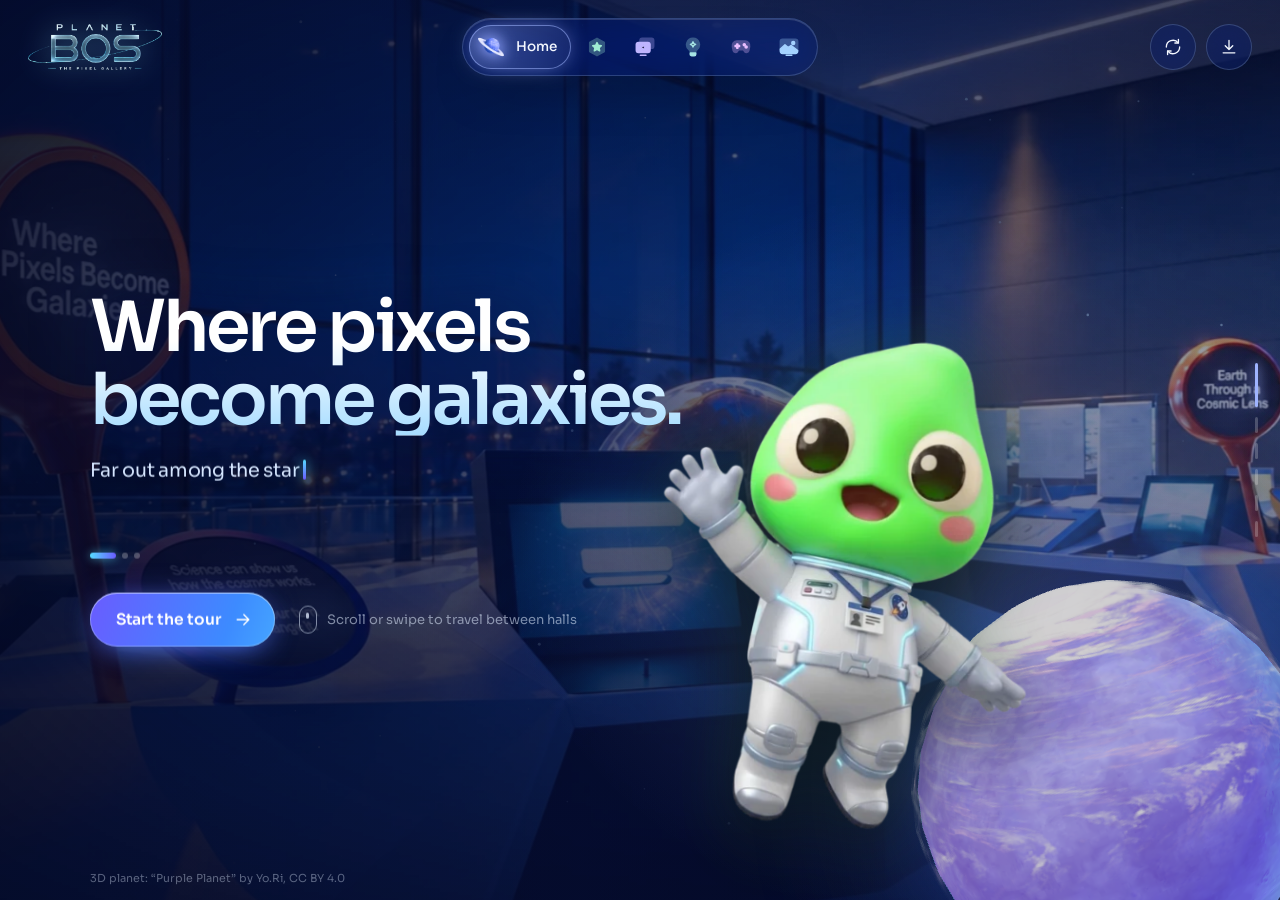
==== commit 92e4c483: "Slide Ideas: show every slide of a deck, not just the cover" ====
--- a/site/index.html
+++ b/site/index.html
@@ -82,6 +82,7 @@
   <!-- Full-screen viewer -->
   <dialog class="viewer" id="viewer" aria-labelledby="v-name">
     <div class="v-stage" id="v-stage"><img id="v-img" alt=""></div>
+    <div class="v-strip" id="v-strip" role="group" aria-label="Every slide in this deck" hidden></div>
     <button class="v-nav v-prev" id="v-prev" type="button" aria-label="Previous piece"><svg viewBox="0 0 24 24"><path d="m15 5-7 7 7 7"/></svg></button>
     <button class="v-nav v-next" id="v-next" type="button" aria-label="Next piece"><svg viewBox="0 0 24 24"><path d="m9 5 7 7-7 7"/></svg></button>
     <div class="v-bar">
@@ -96,7 +97,7 @@
         <a class="btn-go btn-sm" id="v-open" target="_blank" rel="noopener" hidden><svg viewBox="0 0 24 24" aria-hidden="true"><path d="M14 4h6v6M20 4l-9 9M18 14v4a2 2 0 0 1-2 2H6a2 2 0 0 1-2-2V8a2 2 0 0 1 2-2h4"/></svg><span>Open in Google Slides</span></a>
       </div>
     </div>
-    <button class="v-close" id="v-close" type="button" aria-label="Close"><svg viewBox="0 0 24 24" aria-hidden="true"><path d="M6 6l12 12M18 6 6 18"/></svg></button>
+    <button class="v-close" id="v-close" type="button" aria-label="Close" autofocus><svg viewBox="0 0 24 24" aria-hidden="true"><path d="M6 6l12 12M18 6 6 18"/></svg></button>
   </dialog>
 
   <!-- ZIP progress -->
--- a/site/assets/style.css
+++ b/site/assets/style.css
@@ -293,6 +293,7 @@
 .wall-group::after { content: ""; flex: 1; height: 1px; background: linear-gradient(90deg, color-mix(in srgb, var(--hue) 45%, transparent), transparent); }
 .wall-grid { display: grid; grid-template-columns: repeat(auto-fill, minmax(120px, 1fr)); gap: 14px 12px; }
 [data-frame="wide"] .wall-grid { grid-template-columns: repeat(auto-fill, minmax(230px, 1fr)); }
+.wall-grid:has(.has-slides) { padding-top: 14px; row-gap: 30px; }
 [data-frame="wide"] .tile-face::after { font-size: 16px; }
 .tile { position: relative; --rx: 0deg; --ry: 0deg; --gx: 50%; --gy: 0%; perspective: 800px; min-width: 0; }
 .tile-face { position: relative; display: block; width: 100%; aspect-ratio: 1; padding: 0; border-radius: 14px; overflow: hidden; cursor: copy;
@@ -324,6 +325,40 @@
   .tile-actions > * { width: 24px; height: 24px; background: rgba(6, 14, 52, 0.6); }
   .tile-actions { top: 4px; right: 4px; }
 }
+/* ---------------------------------------------------------------- slide decks: many slides, not one picture */
+/* "7 slides" chip, bottom-left of the cover */
+.pages-chip { position: absolute; left: 8px; bottom: 8px; z-index: 2; display: inline-flex; align-items: center; gap: 5px; padding: 3px 9px 3px 7px; border-radius: 999px; font-size: 11.5px; font-weight: 600; color: #fff; background: rgba(6, 12, 42, 0.78); border: 1px solid rgba(200, 225, 255, 0.3); box-shadow: 0 4px 12px -4px rgba(0, 0, 0, 0.6); pointer-events: none; transition: opacity 0.2s; -webkit-backdrop-filter: blur(8px); backdrop-filter: blur(8px); }
+.pages-chip svg { width: 14px; height: 14px; stroke-width: 1.8; }
+/* two sheets peeking out behind the cover, like a stack of slides; they fan out on hover */
+.stack { position: absolute; left: 0; right: 0; top: 0; z-index: 0; aspect-ratio: 16 / 10; pointer-events: none; }
+.card > .stack { aspect-ratio: auto; height: 100%; }
+.stack::before, .stack::after { content: ""; position: absolute; inset: 0; border-radius: 14px; border: 1px solid rgba(220, 235, 255, 0.4); box-shadow: 0 10px 24px -14px rgba(0, 0, 0, 0.9); transition: transform 0.45s var(--spring); }
+.stack::before { background: linear-gradient(rgba(8, 16, 60, 0.3), rgba(8, 16, 60, 0.3)), var(--p2, rgba(70, 110, 220, 0.5)) center / cover; transform: translate(0, -7px) scale(0.93, 0.95); }
+.stack::after { background: linear-gradient(rgba(8, 16, 60, 0.55), rgba(8, 16, 60, 0.55)), var(--p3, rgba(50, 80, 180, 0.4)) center / cover; transform: translate(0, -13px) scale(0.86, 0.9); }
+.card > .stack::before, .card > .stack::after { border-radius: 20px; }
+.tile.has-slides .tile-face { z-index: 1; }
+.tile.hot > .stack::before { transform: translate(-4px, -17px) scale(0.93, 0.95) rotate(-2deg); }
+.tile.hot > .stack::after { transform: translate(6px, -27px) scale(0.86, 0.9) rotate(2.5deg); }
+.card.is-front > .stack::before { transform: translate(0, -12px) scale(0.94, 0.95); }
+.card.is-front > .stack::after { transform: translate(0, -22px) scale(0.87, 0.9); }
+/* hovering a deck flips through its slides: a "3 / 7" tag and one segment per slide */
+.scrub { position: absolute; left: 0; right: 0; bottom: 0; z-index: 2; display: grid; gap: 6px; padding: 22px 10px 8px; background: linear-gradient(transparent, rgba(4, 10, 38, 0.72)); opacity: 0; transition: opacity 0.2s; pointer-events: none; }
+.scrub-n { justify-self: end; font-size: 11.5px; font-weight: 600; font-variant-numeric: tabular-nums; color: #fff; text-shadow: 0 1px 4px rgba(0, 0, 0, 0.7); }
+.scrub-bar { display: flex; gap: 3px; }
+.scrub-bar i { flex: 1; height: 3px; border-radius: 3px; background: rgba(255, 255, 255, 0.35); transition: background 0.15s; }
+.scrub-bar i.on { background: #fff; box-shadow: 0 0 8px var(--hue); }
+.flipping .scrub { opacity: 1; }
+.flipping .pages-chip { opacity: 0; }
+.tile.has-slides.hot .tile-face img, .card.has-slides .card-face.flipping img { transform: none; }
+.tile.has-slides .tile-face { cursor: zoom-in; }
+.tile.has-slides.hot .glare { opacity: 0.3; }
+.card.is-front.has-slides .card-face { cursor: zoom-in; }
+/* film strip under the deck's name */
+.tile-strip { display: flex; gap: 4px; margin-top: 7px; }
+.mini { position: relative; flex: 1 1 0; min-width: 0; max-width: 54px; aspect-ratio: 16 / 9; padding: 0; border-radius: 5px; overflow: hidden; border: 1px solid rgba(200, 225, 255, 0.22); background: rgba(10, 20, 70, 0.6); opacity: 0.78; transition: opacity 0.2s, transform 0.25s var(--spring), border-color 0.2s; }
+.mini img { position: absolute; inset: 0; width: 100%; height: 100%; object-fit: cover; }
+.mini:hover, .mini:focus-visible { opacity: 1; transform: translateY(-2px); border-color: var(--hue); }
+.mini.more b { position: absolute; inset: 0; display: grid; place-items: center; font-size: 11px; font-weight: 700; color: #fff; background: rgba(6, 12, 42, 0.66); }
 .wall.enter .tile { animation: tile-in 0.8s cubic-bezier(0.2, 0.9, 0.25, 1.05) both; animation-delay: var(--d, 0ms); }
 @keyframes tile-in { from { opacity: 0; transform: translate3d(0, 60px, 0) rotateX(40deg) scale(0.82); } }
 
@@ -351,6 +386,16 @@
 .v-prev { left: 28px; }
 .v-next { right: 28px; }
 .v-close { top: 22px; right: 22px; width: 46px; height: 46px; }
+/* every slide of the open deck, in a row above the info bar */
+.v-strip { position: absolute; left: 50%; bottom: 122px; transform: translateX(-50%); width: auto; max-width: min(900px, calc(100% - 32px)); display: flex; gap: 8px; padding: 8px; overflow-x: auto; border-radius: 16px; background: var(--glass); border: 1px solid var(--glass-line); scrollbar-width: none;
+  -webkit-backdrop-filter: blur(18px) saturate(160%); backdrop-filter: blur(18px) saturate(160%); }
+.v-strip::-webkit-scrollbar { display: none; }
+.v-slide { position: relative; flex: none; width: 96px; aspect-ratio: 16 / 9; padding: 0; border-radius: 8px; overflow: hidden; border: 1px solid rgba(200, 225, 255, 0.22); background: rgba(10, 20, 70, 0.6); opacity: 0.62; transition: opacity 0.2s, transform 0.25s var(--spring), border-color 0.2s, box-shadow 0.2s; }
+.v-slide img { position: absolute; inset: 0; width: 100%; height: 100%; object-fit: cover; }
+.v-slide span { position: absolute; left: 4px; bottom: 3px; padding: 0 5px; border-radius: 6px; font-size: 10.5px; font-weight: 600; background: rgba(4, 10, 38, 0.75); }
+.v-slide:hover { opacity: 1; transform: translateY(-3px); }
+.v-slide[aria-current="true"] { opacity: 1; border-color: var(--hue); box-shadow: 0 0 0 1px var(--hue), 0 0 16px -2px var(--hue); }
+.viewer.has-strip .v-stage { bottom: 212px; }
 
 /* ================================================================ zip, toast */
 .zipper { width: min(420px, calc(100vw - 32px)); padding: 24px; border-radius: 22px; border: 1px solid var(--glass-line); background: rgba(10, 24, 86, 0.75); color: var(--ink); }
@@ -418,6 +463,11 @@
   .v-nav { top: auto; bottom: 190px; width: 44px; height: 44px; }
   .v-prev { left: 14px; }
   .v-next { right: 14px; }
+  .v-strip { bottom: 206px; padding: 6px; gap: 6px; }
+  .v-slide { width: 72px; }
+  .viewer.has-strip .v-stage { bottom: 270px; }
+  .viewer.has-strip .v-nav { bottom: 282px; }
+  .mini { max-width: 40px; }
 }
 
 @media (prefers-reduced-motion: reduce) {
